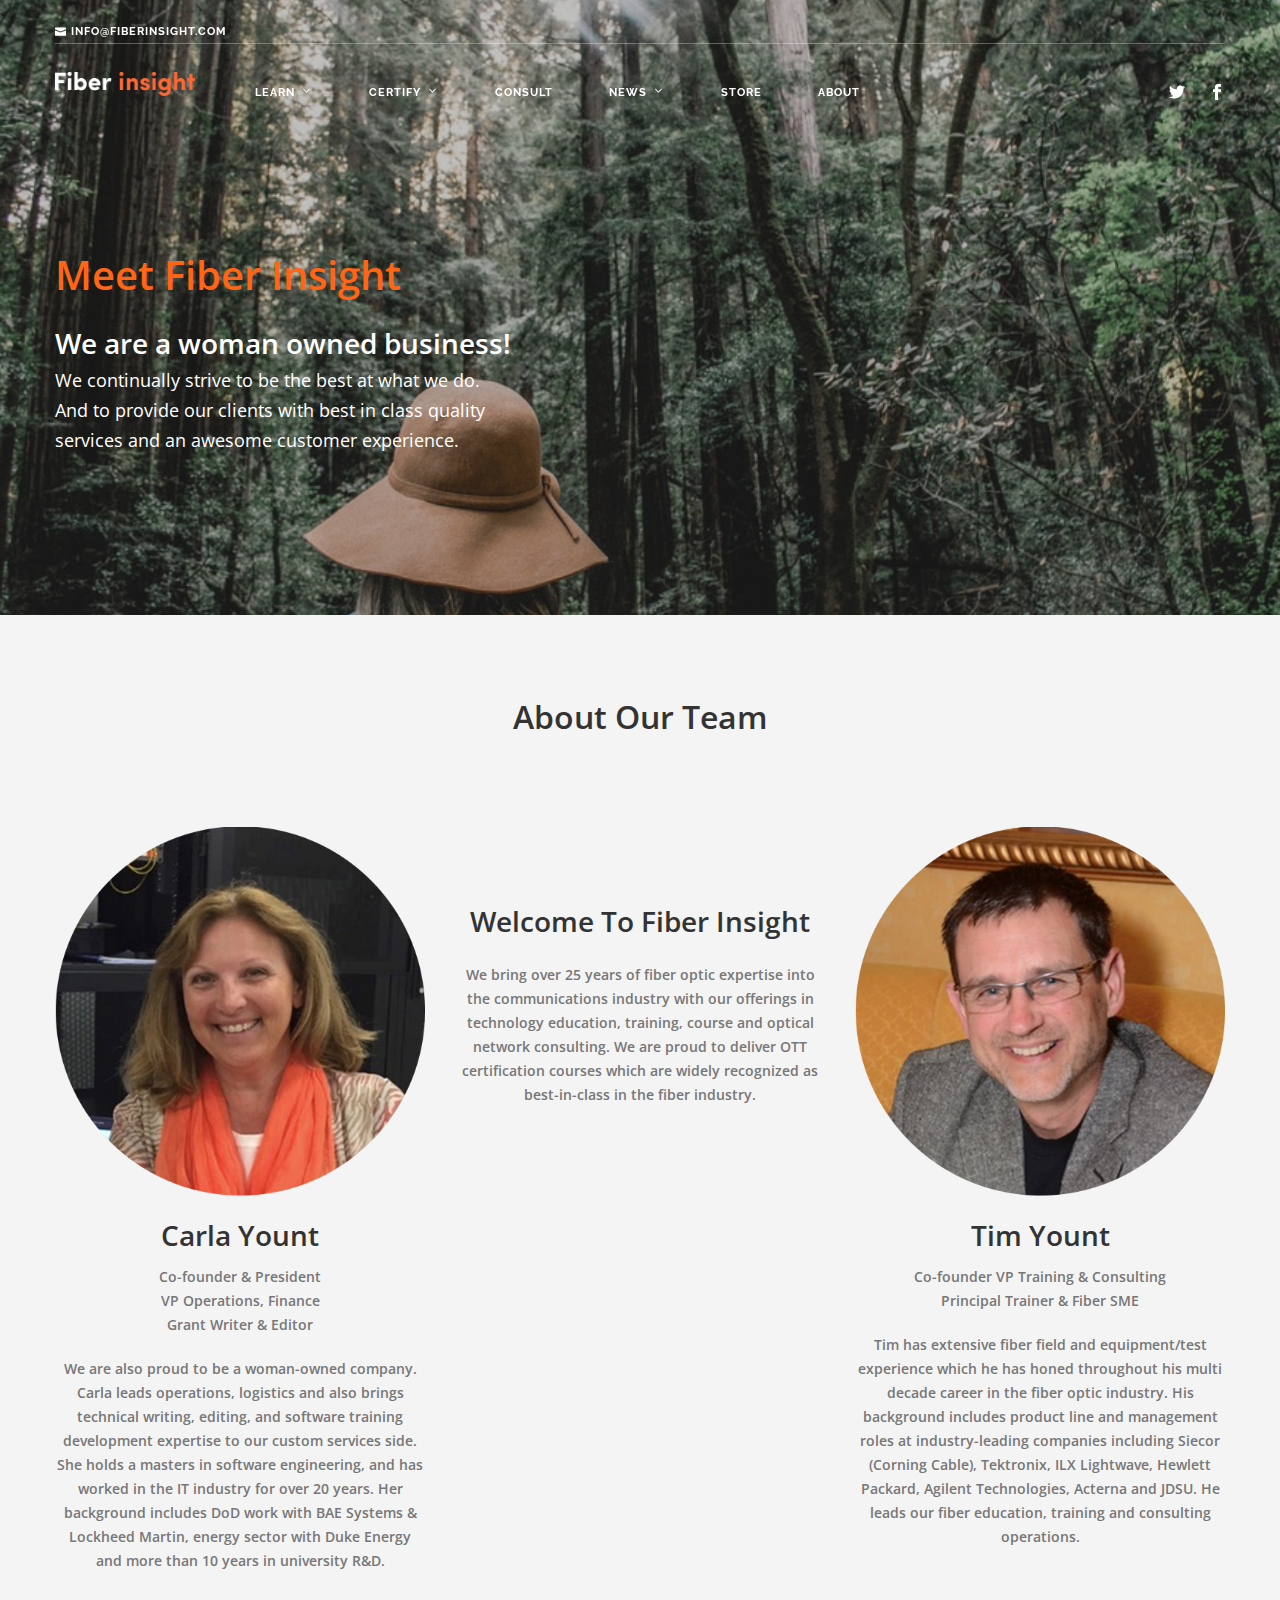
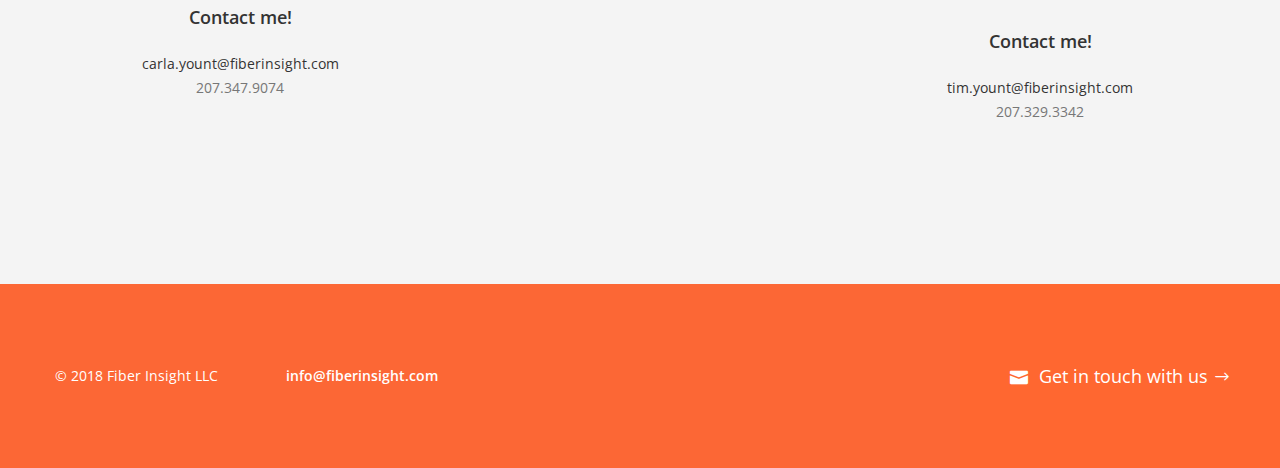
==== about-2.html @ 8dfe116f "Initial commit with entire website materials. Pruning will be needed next." ====
<!DOCTYPE html>
<!--[if lt IE 7]>      <html class="no-js lt-ie9 lt-ie8 lt-ie7"> <![endif]-->
<!--[if IE 7]>         <html class="no-js lt-ie9 lt-ie8"> <![endif]-->
<!--[if IE 8]>         <html class="no-js lt-ie9"> <![endif]-->
<!--[if gt IE 8]><!--> 
<html class="no-js"> <!--<![endif]-->
    <head>
        <meta charset="utf-8">
        <title>Fiber Insight</title>
        <meta name="description" content="">
        <meta name="viewport" content="width=device-width, initial-scale=1">
        <meta http-equiv="X-UA-Compatible" content="IE=edge">
        <link href="css/flexslider.min.css" rel="stylesheet" type="text/css" media="all"/>
        <link href="css/line-icons.min.css" rel="stylesheet" type="text/css" media="all"/>
        <link href="css/elegant-icons.min.css" rel="stylesheet" type="text/css" media="all"/>
        <link href="css/lightbox.min.css" rel="stylesheet" type="text/css" media="all"/>
        <link href="css/bootstrap.min.css" rel="stylesheet" type="text/css" media="all"/>
        <link href="css/theme.css" rel="stylesheet" type="text/css" media="all"/>
        <link href="css/custom.css" rel="stylesheet" type="text/css" media="all"/>
        
        <!--[if gte IE 9]>
        	<link rel="stylesheet" type="text/css" href="css/ie9.css" />
		<![endif]-->
        <link href='http://fonts.googleapis.com/css?family=Open+Sans:300italic,400italic,400,300,600,700%7CRaleway:700' rel='stylesheet' type='text/css'>
        <script src="js/modernizr-2.6.2-respond-1.1.0.min.js"></script>
    </head>
    <body>
				
		<div class="nav-container">
			<nav class="top-bar overlay-bar">
				<div class="container">
				
					<div class="row utility-menu">
						<div class="col-sm-12">
							<div class="utility-inner clearfix">
								
								<span class="alt-font"><i class="icon icon_mail"></i>     info@fiberinsight.com</span>
							
								<div class="pull-right">
								</div>
							</div>
						</div>
					</div><!--end of row-->
				
				
					<div class="row nav-menu">
						<div class="col-sm-3 col-md-2 columns">
							<a href="index.html">
								<img class="logo logo-light" alt="Logo" src="img/FiberLight@2x.png">
								<img class="logo logo-dark" alt="Logo" src="img/FiberDark@2x.png">
                            </a>
						</div>
					
						<div class="col-sm-9 col-md-10 columns">
							<ul class="menu">
                                <li></li>
								<li class="has-dropdown"><a href="learn.html">Learn</a>
									<ul class="subnav">
                                        <li><a href="customizedtraining.html">Customized Training</a></li>
										<li><a href="cona.html">CONA</a></li>
										<li><a href="cfce.html">CFCE</a></li>
									</ul>
								</li>
								
								<li class="has-dropdown"><a href="certify.html">Certify</a>
									<ul class="subnav">
										<li><a href="cona.html">CONA</a></li>
										<li><a href="cfce.html">CFCE</a></li>
                                        
									</ul>
                                    </li>
                                <li><a href="consult.html">Consult</a>
								</li>
                            <li class="has-dropdown"><a href="https://medium.com/fiber-insight-news">News</a>
									<ul class="subnav">
										<li><a href="https://medium.com/fiber-insight-blog">Blog</a></li>
										<li><a href="https://medium.com/fiber-insight-articles">Articles</a></li>
										
									</ul>
								</li>
                        <li><a href="#">Store</a>
								</li>
                            <li><a href="about-2.html">About</a>
								</li>
                            
							</ul>

							<ul class="social-icons text-right">
								<li>
									<a href="http://www.twitter.com/fiberinsight">
										<i class="icon social_twitter"></i>
									</a>
								</li>
							
								<li>
									<a href="#">
										<i class="icon social_facebook"></i>
									</a>
								</li>
							</ul>
						</div>
					</div><!--end of row-->
					
					<div class="mobile-toggle">
						<i class="icon icon_menu"></i>
					</div>
					
				</div><!--end of container-->
			</nav>
		</div>
        
        <!-- end of Nav Container!-->
		
		<div class="main-container">
			<header class="page-header">
				<div class="background-image-holder parallax-background">
					<img class="background-image" alt="Background Image" src="img/aboutbg.jpeg">
				</div>
				
				<div class="container">
					<div class="row">
						<div class="col-sm-12">
							<h1 class="text-white applemusicstyleboldtext" style="color: #FF6515">Meet Fiber Insight</h1>
                            <h2 class="text-white applemusicstyleboldtext">We are a woman owned business!</h2>
							<p class="text-white lead applemusicstyleboldtext">We continually strive to be the best at what we do. <br>And to provide our clients with best in class quality <br> services and an awesome customer experience.</p>
						</div>
					</div><!--end of row-->
				</div><!--end of container-->
			</header>
			
			
			
			<section class="team-1">
				<div class="container">
					<div class="row">
						<div class="col-md-8 col-md-offset-2 text-center">
							<h1 class="applemusicstyleboldtext">About Our Team</h1>
						</div>
					</div><!--end of row-->
					
					<div class="row space-bottom-large">
						<div class="col-sm-4">
                            <center>
							<div class="team-1-member">
								<img alt="Team Member" src="img/carlapic.png">
								<h2 class="applemusicstyleboldtext">Carla Yount</h2>
                                <p class="applemusicstyleboldtext">Co-founder & President <br> VP Operations, Finance <br> Grant Writer & Editor </p>
								<p class="space-top-small applemusicstyleboldtext">
									We are also proud to be a woman-owned company. Carla leads operations, logistics and also brings technical writing, editing, and software training development expertise to our custom services side. She holds a masters in software engineering, and has worked in the IT industry for over 20 years. Her background includes DoD work with BAE Systems & Lockheed Martin, energy sector with Duke Energy and more than 10 years in university R&D.
								</p>
                                <br>
                                <h4 class="applemusicstyleboldtext">Contact me!</h4>
                                <br>
                                <p><a href="mailto:carla.yount@fiberinsight.com">carla.yount@fiberinsight.com</a><br>207.347.9074</p>
							</div><!--end of team member--></center>
						</div>
                        
                        <div class="col-sm-4">
                            <center>
							<div class="team-1-member">
                                <br>
                                <br>
                                <br>
								<h2 class="applemusicstyleboldtext">Welcome To Fiber Insight</h2>
								<p class="space-top-small applemusicstyleboldtext">
									We bring over 25 years of fiber optic expertise into the communications industry with our offerings in technology education, training, course and optical network consulting. We are proud to deliver OTT certification courses which are widely recognized as best-in-class in the fiber industry. 
								</p>
							</div><!--end of team member--></center>
						</div>
                            
						
						<center><div class="col-sm-4">
							<div class="team-1-member">
								<img alt="Team Member" src="img/timpic.png">
								<h2 class="applemusicstyleboldtext">Tim Yount</h2>
                                <p class="applemusicstyleboldtext">Co-founder
VP Training & Consulting <br> Principal Trainer & Fiber SME</p>
								<p class="space-top-small applemusicstyleboldtext">
									Tim has extensive fiber field and equipment/test experience which he has honed throughout his multi decade career in the fiber optic industry. His background includes product line and management roles at industry-leading companies including Siecor (Corning Cable), Tektronix, ILX Lightwave, Hewlett Packard, Agilent Technologies, Acterna and JDSU. He leads our fiber education, training and consulting operations.</p>
                                <br>
                                <br>
                                <br>
                                <h4 class="applemusicstyleboldtext">Contact me!</h4>
                                <br>
                                <p><a href="mailto:tim.yount@fiberinsight.com">tim.yount@fiberinsight.com</a><br>207.329.3342</p>
							</div><!--end of team member-->
						</div></center>
                        
						
		
					</div><!--end of row-->
					
					<!--end of row-->
					
				</div><!--end of container-->
			</section>
			
			
		</div>
		<div class="footer-container">
			<footer class="bg-primary short-2" style="background-color: #FF6515">
				<div class="container">
					<div class="row">
						<div class="col-sm-12">
							<span class="text-white">© 2018 Fiber Insight LLC</span>
							<span class="text-white"><a href="mailto:info@fiberinsight.com">info@fiberinsight.com</a></span>
							
						</div>
					</div><!--end for row-->
				</div><!--end of container-->
				
				<div class="contact-action" style="background-color: #FF6730">
					<div class="align-vertical">
						<i class="icon text-white icon_mail"></i>
						<a href="mailto:info@fiberinsight.com" class="text-white"><span class="text-white">Get in touch with us <i class="icon arrow_right"></i></span></a>
					</div>
				</div>
			</footer>
		</div>
				
		<script src="js/jquery.min.js"></script>
        <script src="js/jquery.plugin.min.js"></script>
        <script src="js/bootstrap.min.js"></script>
        <script src="js/jquery.flexslider-min.js"></script>
        <script src="js/smooth-scroll.min.js"></script>
        <script src="js/skrollr.min.js"></script>
        <script src="js/spectragram.min.js"></script>
        <script src="js/scrollReveal.min.js"></script>
        <script src="js/isotope.min.js"></script>
        <script src="js/twitterFetcher_v10_min.js"></script>
        <script src="js/lightbox.min.js"></script>
        <script src="js/jquery.countdown.min.js"></script>
        <script src="js/scripts.js"></script>
    </body>
</html>
---- css/line-icons.min.css ----
@font-face{font-family:et-line;src:url(../fonts/et-line.eot);src:url(../fonts/et-line.eot?#iefix) format('embedded-opentype'),url(../fonts/et-line.woff) format('woff'),url(../fonts/et-line.ttf) format('truetype'),url(../fonts/et-line.svg#et-line) format('svg');font-weight:400;font-style:normal}[data-icon]:before{font-family:et-line;content:attr(data-icon);speak:none;font-weight:400;font-variant:normal;text-transform:none;line-height:1;-webkit-font-smoothing:antialiased;-moz-osx-font-smoothing:grayscale;display:inline-block}.icon-adjustments,.icon-alarmclock,.icon-anchor,.icon-aperture,.icon-attachment,.icon-bargraph,.icon-basket,.icon-beaker,.icon-bike,.icon-book-open,.icon-briefcase,.icon-browser,.icon-calendar,.icon-camera,.icon-caution,.icon-chat,.icon-circle-compass,.icon-clipboard,.icon-clock,.icon-cloud,.icon-compass,.icon-desktop,.icon-dial,.icon-document,.icon-documents,.icon-download,.icon-dribbble,.icon-edit,.icon-envelope,.icon-expand,.icon-facebook,.icon-flag,.icon-focus,.icon-gears,.icon-genius,.icon-gift,.icon-global,.icon-globe,.icon-googleplus,.icon-grid,.icon-happy,.icon-hazardous,.icon-heart,.icon-hotairballoon,.icon-hourglass,.icon-key,.icon-laptop,.icon-layers,.icon-lifesaver,.icon-lightbulb,.icon-linegraph,.icon-linkedin,.icon-lock,.icon-magnifying-glass,.icon-map,.icon-map-pin,.icon-megaphone,.icon-mic,.icon-mobile,.icon-newspaper,.icon-notebook,.icon-paintbrush,.icon-paperclip,.icon-pencil,.icon-phone,.icon-picture,.icon-pictures,.icon-piechart,.icon-presentation,.icon-pricetags,.icon-printer,.icon-profile-female,.icon-profile-male,.icon-puzzle,.icon-quote,.icon-recycle,.icon-refresh,.icon-ribbon,.icon-rss,.icon-sad,.icon-scissors,.icon-scope,.icon-search,.icon-shield,.icon-speedometer,.icon-strategy,.icon-streetsign,.icon-tablet,.icon-target,.icon-telescope,.icon-toolbox,.icon-tools,.icon-tools-2,.icon-trophy,.icon-tumblr,.icon-twitter,.icon-upload,.icon-video,.icon-wallet,.icon-wine{font-family:et-line;speak:none;font-style:normal;font-weight:400;font-variant:normal;text-transform:none;line-height:1;-webkit-font-smoothing:antialiased;-moz-osx-font-smoothing:grayscale;display:inline-block}.icon-mobile:before{content:"\e000"}.icon-laptop:before{content:"\e001"}.icon-desktop:before{content:"\e002"}.icon-tablet:before{content:"\e003"}.icon-phone:before{content:"\e004"}.icon-document:before{content:"\e005"}.icon-documents:before{content:"\e006"}.icon-search:before{content:"\e007"}.icon-clipboard:before{content:"\e008"}.icon-newspaper:before{content:"\e009"}.icon-notebook:before{content:"\e00a"}.icon-book-open:before{content:"\e00b"}.icon-browser:before{content:"\e00c"}.icon-calendar:before{content:"\e00d"}.icon-presentation:before{content:"\e00e"}.icon-picture:before{content:"\e00f"}.icon-pictures:before{content:"\e010"}.icon-video:before{content:"\e011"}.icon-camera:before{content:"\e012"}.icon-printer:before{content:"\e013"}.icon-toolbox:before{content:"\e014"}.icon-briefcase:before{content:"\e015"}.icon-wallet:before{content:"\e016"}.icon-gift:before{content:"\e017"}.icon-bargraph:before{content:"\e018"}.icon-grid:before{content:"\e019"}.icon-expand:before{content:"\e01a"}.icon-focus:before{content:"\e01b"}.icon-edit:before{content:"\e01c"}.icon-adjustments:before{content:"\e01d"}.icon-ribbon:before{content:"\e01e"}.icon-hourglass:before{content:"\e01f"}.icon-lock:before{content:"\e020"}.icon-megaphone:before{content:"\e021"}.icon-shield:before{content:"\e022"}.icon-trophy:before{content:"\e023"}.icon-flag:before{content:"\e024"}.icon-map:before{content:"\e025"}.icon-puzzle:before{content:"\e026"}.icon-basket:before{content:"\e027"}.icon-envelope:before{content:"\e028"}.icon-streetsign:before{content:"\e029"}.icon-telescope:before{content:"\e02a"}.icon-gears:before{content:"\e02b"}.icon-key:before{content:"\e02c"}.icon-paperclip:before{content:"\e02d"}.icon-attachment:before{content:"\e02e"}.icon-pricetags:before{content:"\e02f"}.icon-lightbulb:before{content:"\e030"}.icon-layers:before{content:"\e031"}.icon-pencil:before{content:"\e032"}.icon-tools:before{content:"\e033"}.icon-tools-2:before{content:"\e034"}.icon-scissors:before{content:"\e035"}.icon-paintbrush:before{content:"\e036"}.icon-magnifying-glass:before{content:"\e037"}.icon-circle-compass:before{content:"\e038"}.icon-linegraph:before{content:"\e039"}.icon-mic:before{content:"\e03a"}.icon-strategy:before{content:"\e03b"}.icon-beaker:before{content:"\e03c"}.icon-caution:before{content:"\e03d"}.icon-recycle:before{content:"\e03e"}.icon-anchor:before{content:"\e03f"}.icon-profile-male:before{content:"\e040"}.icon-profile-female:before{content:"\e041"}.icon-bike:before{content:"\e042"}.icon-wine:before{content:"\e043"}.icon-hotairballoon:before{content:"\e044"}.icon-globe:before{content:"\e045"}.icon-genius:before{content:"\e046"}.icon-map-pin:before{content:"\e047"}.icon-dial:before{content:"\e048"}.icon-chat:before{content:"\e049"}.icon-heart:before{content:"\e04a"}.icon-cloud:before{content:"\e04b"}.icon-upload:before{content:"\e04c"}.icon-download:before{content:"\e04d"}.icon-target:before{content:"\e04e"}.icon-hazardous:before{content:"\e04f"}.icon-piechart:before{content:"\e050"}.icon-speedometer:before{content:"\e051"}.icon-global:before{content:"\e052"}.icon-compass:before{content:"\e053"}.icon-lifesaver:before{content:"\e054"}.icon-clock:before{content:"\e055"}.icon-aperture:before{content:"\e056"}.icon-quote:before{content:"\e057"}.icon-scope:before{content:"\e058"}.icon-alarmclock:before{content:"\e059"}.icon-refresh:before{content:"\e05a"}.icon-happy:before{content:"\e05b"}.icon-sad:before{content:"\e05c"}.icon-facebook:before{content:"\e05d"}.icon-twitter:before{content:"\e05e"}.icon-googleplus:before{content:"\e05f"}.icon-rss:before{content:"\e060"}.icon-tumblr:before{content:"\e061"}.icon-linkedin:before{content:"\e062"}.icon-dribbble:before{content:"\e063"}
---- css/elegant-icons.min.css ----
@font-face{font-family:ElegantIcons;src:url(../fonts/ElegantIcons.eot);src:url(../fonts/ElegantIcons.eot?#iefix) format('embedded-opentype'),url(../fonts/ElegantIcons.woff) format('woff'),url(../fonts/ElegantIcons.ttf) format('truetype'),url(../fonts/ElegantIcons.svg#ElegantIcons) format('svg');font-weight:400;font-style:normal}[data-icon]:before{font-family:ElegantIcons;content:attr(data-icon);speak:none;font-weight:400;font-variant:normal;text-transform:none;line-height:1;-webkit-font-smoothing:antialiased;-moz-osx-font-smoothing:grayscale}.arrow-up-down,.arrow_back,.arrow_carrot-2down,.arrow_carrot-2down_alt2,.arrow_carrot-2dwnn_alt,.arrow_carrot-2left,.arrow_carrot-2left_alt,.arrow_carrot-2left_alt2,.arrow_carrot-2right,.arrow_carrot-2right_alt,.arrow_carrot-2right_alt2,.arrow_carrot-2up,.arrow_carrot-2up_alt,.arrow_carrot-2up_alt2,.arrow_carrot-down,.arrow_carrot-down_alt,.arrow_carrot-down_alt2,.arrow_carrot-left,.arrow_carrot-left_alt,.arrow_carrot-left_alt2,.arrow_carrot-right,.arrow_carrot-right_alt,.arrow_carrot-right_alt2,.arrow_carrot-up,.arrow_carrot-up_alt2,.arrow_carrot_up_alt,.arrow_condense,.arrow_condense_alt,.arrow_down,.arrow_down_alt,.arrow_expand,.arrow_expand_alt,.arrow_expand_alt2,.arrow_expand_alt3,.arrow_left,.arrow_left-down,.arrow_left-down_alt,.arrow_left-right,.arrow_left-right_alt,.arrow_left-up,.arrow_left-up_alt,.arrow_left_alt,.arrow_move,.arrow_right,.arrow_right-down,.arrow_right-down_alt,.arrow_right-up,.arrow_right-up_alt,.arrow_right_alt,.arrow_triangle-down,.arrow_triangle-down_alt,.arrow_triangle-down_alt2,.arrow_triangle-left,.arrow_triangle-left_alt,.arrow_triangle-left_alt2,.arrow_triangle-right,.arrow_triangle-right_alt,.arrow_triangle-right_alt2,.arrow_triangle-up,.arrow_triangle-up_alt,.arrow_triangle-up_alt2,.arrow_up,.arrow_up-down_alt,.arrow_up_alt,.icon_adjust-horiz,.icon_adjust-vert,.icon_archive,.icon_archive_alt,.icon_bag,.icon_bag_alt,.icon_balance,.icon_blocked,.icon_book,.icon_book_alt,.icon_box-checked,.icon_box-empty,.icon_box-selected,.icon_briefcase,.icon_briefcase_alt,.icon_building,.icon_building_alt,.icon_calculator_alt,.icon_calendar,.icon_calulator,.icon_camera,.icon_camera_alt,.icon_cart,.icon_cart_alt,.icon_chat,.icon_chat_alt,.icon_check,.icon_check_alt,.icon_check_alt2,.icon_circle-empty,.icon_circle-slelected,.icon_clipboard,.icon_clock,.icon_clock_alt,.icon_close,.icon_close_alt,.icon_close_alt2,.icon_cloud,.icon_cloud-download,.icon_cloud-download_alt,.icon_cloud-upload,.icon_cloud-upload_alt,.icon_cloud_alt,.icon_cog,.icon_cogs,.icon_comment,.icon_comment_alt,.icon_compass,.icon_compass_alt,.icon_cone,.icon_cone_alt,.icon_contacts,.icon_contacts_alt,.icon_creditcard,.icon_currency,.icon_currency_alt,.icon_cursor,.icon_cursor_alt,.icon_datareport,.icon_datareport_alt,.icon_desktop,.icon_dislike,.icon_dislike_alt,.icon_document,.icon_document_alt,.icon_documents,.icon_documents_alt,.icon_download,.icon_drawer,.icon_drawer_alt,.icon_drive,.icon_drive_alt,.icon_easel,.icon_easel_alt,.icon_error-circle,.icon_error-circle_alt,.icon_error-oct,.icon_error-oct_alt,.icon_error-triangle,.icon_error-triangle_alt,.icon_film,.icon_floppy,.icon_floppy_alt,.icon_flowchart,.icon_flowchart_alt,.icon_folder,.icon_folder-add,.icon_folder-add_alt,.icon_folder-alt,.icon_folder-open,.icon_folder-open_alt,.icon_folder_download,.icon_folder_upload,.icon_genius,.icon_gift,.icon_gift_alt,.icon_globe,.icon_globe-2,.icon_globe_alt,.icon_grid-2x2,.icon_grid-3x3,.icon_group,.icon_headphones,.icon_heart,.icon_heart_alt,.icon_hourglass,.icon_house,.icon_house_alt,.icon_id,.icon_id-2,.icon_id-2_alt,.icon_id_alt,.icon_image,.icon_images,.icon_info,.icon_info_alt,.icon_key,.icon_key_alt,.icon_laptop,.icon_lifesaver,.icon_lightbulb,.icon_lightbulb_alt,.icon_like,.icon_like_alt,.icon_link,.icon_link_alt,.icon_loading,.icon_lock,.icon_lock-open,.icon_lock-open_alt,.icon_lock_alt,.icon_mail,.icon_mail_alt,.icon_map,.icon_map_alt,.icon_menu,.icon_menu-circle_alt,.icon_menu-circle_alt2,.icon_menu-square_alt,.icon_menu-square_alt2,.icon_mic,.icon_mic_alt,.icon_minus-06,.icon_minus-box,.icon_minus_alt,.icon_minus_alt2,.icon_mobile,.icon_mug,.icon_mug_alt,.icon_music,.icon_ol,.icon_paperclip,.icon_pause,.icon_pause_alt,.icon_pause_alt2,.icon_pencil,.icon_pencil-edit,.icon_pencil-edit_alt,.icon_pencil_alt,.icon_pens,.icon_pens_alt,.icon_percent,.icon_percent_alt,.icon_phone,.icon_piechart,.icon_pin,.icon_pin_alt,.icon_plus,.icon_plus-box,.icon_plus_alt,.icon_plus_alt2,.icon_printer,.icon_printer-alt,.icon_profile,.icon_pushpin,.icon_pushpin_alt,.icon_puzzle,.icon_puzzle_alt,.icon_question,.icon_question_alt,.icon_question_alt2,.icon_quotations,.icon_quotations_alt,.icon_quotations_alt2,.icon_refresh,.icon_ribbon,.icon_ribbon_alt,.icon_rook,.icon_search,.icon_search-2,.icon_search_alt,.icon_shield,.icon_shield_alt,.icon_star,.icon_star-half,.icon_star-half_alt,.icon_star_alt,.icon_stop,.icon_stop_alt,.icon_stop_alt2,.icon_table,.icon_tablet,.icon_tag,.icon_tag_alt,.icon_tags,.icon_tags_alt,.icon_target,.icon_tool,.icon_toolbox,.icon_toolbox_alt,.icon_tools,.icon_trash,.icon_trash_alt,.icon_ul,.icon_upload,.icon_vol-mute,.icon_vol-mute_alt,.icon_volume-high,.icon_volume-high_alt,.icon_volume-low,.icon_volume-low_alt,.icon_wallet,.icon_wallet_alt,.icon_zoom-in,.icon_zoom-in_alt,.icon_zoom-out,.icon_zoom-out_alt,.social_blogger,.social_blogger_circle,.social_blogger_square,.social_delicious,.social_delicious_circle,.social_delicious_square,.social_deviantart,.social_deviantart_circle,.social_deviantart_square,.social_dribbble,.social_dribbble_circle,.social_dribbble_square,.social_facebook,.social_facebook_circle,.social_facebook_square,.social_flickr,.social_flickr_circle,.social_flickr_square,.social_googledrive,.social_googledrive_alt2,.social_googledrive_square,.social_googleplus,.social_googleplus_circle,.social_googleplus_square,.social_instagram,.social_instagram_circle,.social_instagram_square,.social_linkedin,.social_linkedin_circle,.social_linkedin_square,.social_myspace,.social_myspace_circle,.social_myspace_square,.social_picassa,.social_picassa_circle,.social_picassa_square,.social_pinterest,.social_pinterest_circle,.social_pinterest_square,.social_rss,.social_rss_circle,.social_rss_square,.social_share,.social_share_circle,.social_share_square,.social_skype,.social_skype_circle,.social_skype_square,.social_spotify,.social_spotify_circle,.social_spotify_square,.social_stumbleupon_circle,.social_stumbleupon_square,.social_tumbleupon,.social_tumblr,.social_tumblr_circle,.social_tumblr_square,.social_twitter,.social_twitter_circle,.social_twitter_square,.social_vimeo,.social_vimeo_circle,.social_vimeo_square,.social_wordpress,.social_wordpress_circle,.social_wordpress_square,.social_youtube,.social_youtube_circle,.social_youtube_square{font-family:ElegantIcons;speak:none;font-style:normal;font-weight:400;font-variant:normal;text-transform:none;line-height:1;-webkit-font-smoothing:antialiased}.arrow_up:before{content:"\21"}.arrow_down:before{content:"\22"}.arrow_left:before{content:"\23"}.arrow_right:before{content:"\24"}.arrow_left-up:before{content:"\25"}.arrow_right-up:before{content:"\26"}.arrow_right-down:before{content:"\27"}.arrow_left-down:before{content:"\28"}.arrow-up-down:before{content:"\29"}.arrow_up-down_alt:before{content:"\2a"}.arrow_left-right_alt:before{content:"\2b"}.arrow_left-right:before{content:"\2c"}.arrow_expand_alt2:before{content:"\2d"}.arrow_expand_alt:before{content:"\2e"}.arrow_condense:before{content:"\2f"}.arrow_expand:before{content:"\30"}.arrow_move:before{content:"\31"}.arrow_carrot-up:before{content:"\32"}.arrow_carrot-down:before{content:"\33"}.arrow_carrot-left:before{content:"\34"}.arrow_carrot-right:before{content:"\35"}.arrow_carrot-2up:before{content:"\36"}.arrow_carrot-2down:before{content:"\37"}.arrow_carrot-2left:before{content:"\38"}.arrow_carrot-2right:before{content:"\39"}.arrow_carrot-up_alt2:before{content:"\3a"}.arrow_carrot-down_alt2:before{content:"\3b"}.arrow_carrot-left_alt2:before{content:"\3c"}.arrow_carrot-right_alt2:before{content:"\3d"}.arrow_carrot-2up_alt2:before{content:"\3e"}.arrow_carrot-2down_alt2:before{content:"\3f"}.arrow_carrot-2left_alt2:before{content:"\40"}.arrow_carrot-2right_alt2:before{content:"\41"}.arrow_triangle-up:before{content:"\42"}.arrow_triangle-down:before{content:"\43"}.arrow_triangle-left:before{content:"\44"}.arrow_triangle-right:before{content:"\45"}.arrow_triangle-up_alt2:before{content:"\46"}.arrow_triangle-down_alt2:before{content:"\47"}.arrow_triangle-left_alt2:before{content:"\48"}.arrow_triangle-right_alt2:before{content:"\49"}.arrow_back:before{content:"\4a"}.icon_minus-06:before{content:"\4b"}.icon_plus:before{content:"\4c"}.icon_close:before{content:"\4d"}.icon_check:before{content:"\4e"}.icon_minus_alt2:before{content:"\4f"}.icon_plus_alt2:before{content:"\50"}.icon_close_alt2:before{content:"\51"}.icon_check_alt2:before{content:"\52"}.icon_zoom-out_alt:before{content:"\53"}.icon_zoom-in_alt:before{content:"\54"}.icon_search:before{content:"\55"}.icon_box-empty:before{content:"\56"}.icon_box-selected:before{content:"\57"}.icon_minus-box:before{content:"\58"}.icon_plus-box:before{content:"\59"}.icon_box-checked:before{content:"\5a"}.icon_circle-empty:before{content:"\5b"}.icon_circle-slelected:before{content:"\5c"}.icon_stop_alt2:before{content:"\5d"}.icon_stop:before{content:"\5e"}.icon_pause_alt2:before{content:"\5f"}.icon_pause:before{content:"\60"}.icon_menu:before{content:"\61"}.icon_menu-square_alt2:before{content:"\62"}.icon_menu-circle_alt2:before{content:"\63"}.icon_ul:before{content:"\64"}.icon_ol:before{content:"\65"}.icon_adjust-horiz:before{content:"\66"}.icon_adjust-vert:before{content:"\67"}.icon_document_alt:before{content:"\68"}.icon_documents_alt:before{content:"\69"}.icon_pencil:before{content:"\6a"}.icon_pencil-edit_alt:before{content:"\6b"}.icon_pencil-edit:before{content:"\6c"}.icon_folder-alt:before{content:"\6d"}.icon_folder-open_alt:before{content:"\6e"}.icon_folder-add_alt:before{content:"\6f"}.icon_info_alt:before{content:"\70"}.icon_error-oct_alt:before{content:"\71"}.icon_error-circle_alt:before{content:"\72"}.icon_error-triangle_alt:before{content:"\73"}.icon_question_alt2:before{content:"\74"}.icon_question:before{content:"\75"}.icon_comment_alt:before{content:"\76"}.icon_chat_alt:before{content:"\77"}.icon_vol-mute_alt:before{content:"\78"}.icon_volume-low_alt:before{content:"\79"}.icon_volume-high_alt:before{content:"\7a"}.icon_quotations:before{content:"\7b"}.icon_quotations_alt2:before{content:"\7c"}.icon_clock_alt:before{content:"\7d"}.icon_lock_alt:before{content:"\7e"}.icon_lock-open_alt:before{content:"\e000"}.icon_key_alt:before{content:"\e001"}.icon_cloud_alt:before{content:"\e002"}.icon_cloud-upload_alt:before{content:"\e003"}.icon_cloud-download_alt:before{content:"\e004"}.icon_image:before{content:"\e005"}.icon_images:before{content:"\e006"}.icon_lightbulb_alt:before{content:"\e007"}.icon_gift_alt:before{content:"\e008"}.icon_house_alt:before{content:"\e009"}.icon_genius:before{content:"\e00a"}.icon_mobile:before{content:"\e00b"}.icon_tablet:before{content:"\e00c"}.icon_laptop:before{content:"\e00d"}.icon_desktop:before{content:"\e00e"}.icon_camera_alt:before{content:"\e00f"}.icon_mail_alt:before{content:"\e010"}.icon_cone_alt:before{content:"\e011"}.icon_ribbon_alt:before{content:"\e012"}.icon_bag_alt:before{content:"\e013"}.icon_creditcard:before{content:"\e014"}.icon_cart_alt:before{content:"\e015"}.icon_paperclip:before{content:"\e016"}.icon_tag_alt:before{content:"\e017"}.icon_tags_alt:before{content:"\e018"}.icon_trash_alt:before{content:"\e019"}.icon_cursor_alt:before{content:"\e01a"}.icon_mic_alt:before{content:"\e01b"}.icon_compass_alt:before{content:"\e01c"}.icon_pin_alt:before{content:"\e01d"}.icon_pushpin_alt:before{content:"\e01e"}.icon_map_alt:before{content:"\e01f"}.icon_drawer_alt:before{content:"\e020"}.icon_toolbox_alt:before{content:"\e021"}.icon_book_alt:before{content:"\e022"}.icon_calendar:before{content:"\e023"}.icon_film:before{content:"\e024"}.icon_table:before{content:"\e025"}.icon_contacts_alt:before{content:"\e026"}.icon_headphones:before{content:"\e027"}.icon_lifesaver:before{content:"\e028"}.icon_piechart:before{content:"\e029"}.icon_refresh:before{content:"\e02a"}.icon_link_alt:before{content:"\e02b"}.icon_link:before{content:"\e02c"}.icon_loading:before{content:"\e02d"}.icon_blocked:before{content:"\e02e"}.icon_archive_alt:before{content:"\e02f"}.icon_heart_alt:before{content:"\e030"}.icon_star_alt:before{content:"\e031"}.icon_star-half_alt:before{content:"\e032"}.icon_star:before{content:"\e033"}.icon_star-half:before{content:"\e034"}.icon_tools:before{content:"\e035"}.icon_tool:before{content:"\e036"}.icon_cog:before{content:"\e037"}.icon_cogs:before{content:"\e038"}.arrow_up_alt:before{content:"\e039"}.arrow_down_alt:before{content:"\e03a"}.arrow_left_alt:before{content:"\e03b"}.arrow_right_alt:before{content:"\e03c"}.arrow_left-up_alt:before{content:"\e03d"}.arrow_right-up_alt:before{content:"\e03e"}.arrow_right-down_alt:before{content:"\e03f"}.arrow_left-down_alt:before{content:"\e040"}.arrow_condense_alt:before{content:"\e041"}.arrow_expand_alt3:before{content:"\e042"}.arrow_carrot_up_alt:before{content:"\e043"}.arrow_carrot-down_alt:before{content:"\e044"}.arrow_carrot-left_alt:before{content:"\e045"}.arrow_carrot-right_alt:before{content:"\e046"}.arrow_carrot-2up_alt:before{content:"\e047"}.arrow_carrot-2dwnn_alt:before{content:"\e048"}.arrow_carrot-2left_alt:before{content:"\e049"}.arrow_carrot-2right_alt:before{content:"\e04a"}.arrow_triangle-up_alt:before{content:"\e04b"}.arrow_triangle-down_alt:before{content:"\e04c"}.arrow_triangle-left_alt:before{content:"\e04d"}.arrow_triangle-right_alt:before{content:"\e04e"}.icon_minus_alt:before{content:"\e04f"}.icon_plus_alt:before{content:"\e050"}.icon_close_alt:before{content:"\e051"}.icon_check_alt:before{content:"\e052"}.icon_zoom-out:before{content:"\e053"}.icon_zoom-in:before{content:"\e054"}.icon_stop_alt:before{content:"\e055"}.icon_menu-square_alt:before{content:"\e056"}.icon_menu-circle_alt:before{content:"\e057"}.icon_document:before{content:"\e058"}.icon_documents:before{content:"\e059"}.icon_pencil_alt:before{content:"\e05a"}.icon_folder:before{content:"\e05b"}.icon_folder-open:before{content:"\e05c"}.icon_folder-add:before{content:"\e05d"}.icon_folder_upload:before{content:"\e05e"}.icon_folder_download:before{content:"\e05f"}.icon_info:before{content:"\e060"}.icon_error-circle:before{content:"\e061"}.icon_error-oct:before{content:"\e062"}.icon_error-triangle:before{content:"\e063"}.icon_question_alt:before{content:"\e064"}.icon_comment:before{content:"\e065"}.icon_chat:before{content:"\e066"}.icon_vol-mute:before{content:"\e067"}.icon_volume-low:before{content:"\e068"}.icon_volume-high:before{content:"\e069"}.icon_quotations_alt:before{content:"\e06a"}.icon_clock:before{content:"\e06b"}.icon_lock:before{content:"\e06c"}.icon_lock-open:before{content:"\e06d"}.icon_key:before{content:"\e06e"}.icon_cloud:before{content:"\e06f"}.icon_cloud-upload:before{content:"\e070"}.icon_cloud-download:before{content:"\e071"}.icon_lightbulb:before{content:"\e072"}.icon_gift:before{content:"\e073"}.icon_house:before{content:"\e074"}.icon_camera:before{content:"\e075"}.icon_mail:before{content:"\e076"}.icon_cone:before{content:"\e077"}.icon_ribbon:before{content:"\e078"}.icon_bag:before{content:"\e079"}.icon_cart:before{content:"\e07a"}.icon_tag:before{content:"\e07b"}.icon_tags:before{content:"\e07c"}.icon_trash:before{content:"\e07d"}.icon_cursor:before{content:"\e07e"}.icon_mic:before{content:"\e07f"}.icon_compass:before{content:"\e080"}.icon_pin:before{content:"\e081"}.icon_pushpin:before{content:"\e082"}.icon_map:before{content:"\e083"}.icon_drawer:before{content:"\e084"}.icon_toolbox:before{content:"\e085"}.icon_book:before{content:"\e086"}.icon_contacts:before{content:"\e087"}.icon_archive:before{content:"\e088"}.icon_heart:before{content:"\e089"}.icon_profile:before{content:"\e08a"}.icon_group:before{content:"\e08b"}.icon_grid-2x2:before{content:"\e08c"}.icon_grid-3x3:before{content:"\e08d"}.icon_music:before{content:"\e08e"}.icon_pause_alt:before{content:"\e08f"}.icon_phone:before{content:"\e090"}.icon_upload:before{content:"\e091"}.icon_download:before{content:"\e092"}.social_facebook:before{content:"\e093"}.social_twitter:before{content:"\e094"}.social_pinterest:before{content:"\e095"}.social_googleplus:before{content:"\e096"}.social_tumblr:before{content:"\e097"}.social_tumbleupon:before{content:"\e098"}.social_wordpress:before{content:"\e099"}.social_instagram:before{content:"\e09a"}.social_dribbble:before{content:"\e09b"}.social_vimeo:before{content:"\e09c"}.social_linkedin:before{content:"\e09d"}.social_rss:before{content:"\e09e"}.social_deviantart:before{content:"\e09f"}.social_share:before{content:"\e0a0"}.social_myspace:before{content:"\e0a1"}.social_skype:before{content:"\e0a2"}.social_youtube:before{content:"\e0a3"}.social_picassa:before{content:"\e0a4"}.social_googledrive:before{content:"\e0a5"}.social_flickr:before{content:"\e0a6"}.social_blogger:before{content:"\e0a7"}.social_spotify:before{content:"\e0a8"}.social_delicious:before{content:"\e0a9"}.social_facebook_circle:before{content:"\e0aa"}.social_twitter_circle:before{content:"\e0ab"}.social_pinterest_circle:before{content:"\e0ac"}.social_googleplus_circle:before{content:"\e0ad"}.social_tumblr_circle:before{content:"\e0ae"}.social_stumbleupon_circle:before{content:"\e0af"}.social_wordpress_circle:before{content:"\e0b0"}.social_instagram_circle:before{content:"\e0b1"}.social_dribbble_circle:before{content:"\e0b2"}.social_vimeo_circle:before{content:"\e0b3"}.social_linkedin_circle:before{content:"\e0b4"}.social_rss_circle:before{content:"\e0b5"}.social_deviantart_circle:before{content:"\e0b6"}.social_share_circle:before{content:"\e0b7"}.social_myspace_circle:before{content:"\e0b8"}.social_skype_circle:before{content:"\e0b9"}.social_youtube_circle:before{content:"\e0ba"}.social_picassa_circle:before{content:"\e0bb"}.social_googledrive_alt2:before{content:"\e0bc"}.social_flickr_circle:before{content:"\e0bd"}.social_blogger_circle:before{content:"\e0be"}.social_spotify_circle:before{content:"\e0bf"}.social_delicious_circle:before{content:"\e0c0"}.social_facebook_square:before{content:"\e0c1"}.social_twitter_square:before{content:"\e0c2"}.social_pinterest_square:before{content:"\e0c3"}.social_googleplus_square:before{content:"\e0c4"}.social_tumblr_square:before{content:"\e0c5"}.social_stumbleupon_square:before{content:"\e0c6"}.social_wordpress_square:before{content:"\e0c7"}.social_instagram_square:before{content:"\e0c8"}.social_dribbble_square:before{content:"\e0c9"}.social_vimeo_square:before{content:"\e0ca"}.social_linkedin_square:before{content:"\e0cb"}.social_rss_square:before{content:"\e0cc"}.social_deviantart_square:before{content:"\e0cd"}.social_share_square:before{content:"\e0ce"}.social_myspace_square:before{content:"\e0cf"}.social_skype_square:before{content:"\e0d0"}.social_youtube_square:before{content:"\e0d1"}.social_picassa_square:before{content:"\e0d2"}.social_googledrive_square:before{content:"\e0d3"}.social_flickr_square:before{content:"\e0d4"}.social_blogger_square:before{content:"\e0d5"}.social_spotify_square:before{content:"\e0d6"}.social_delicious_square:before{content:"\e0d7"}.icon_printer:before{content:"\e103"}.icon_calulator:before{content:"\e0ee"}.icon_building:before{content:"\e0ef"}.icon_floppy:before{content:"\e0e8"}.icon_drive:before{content:"\e0ea"}.icon_search-2:before{content:"\e101"}.icon_id:before{content:"\e107"}.icon_id-2:before{content:"\e108"}.icon_puzzle:before{content:"\e102"}.icon_like:before{content:"\e106"}.icon_dislike:before{content:"\e0eb"}.icon_mug:before{content:"\e105"}.icon_currency:before{content:"\e0ed"}.icon_wallet:before{content:"\e100"}.icon_pens:before{content:"\e104"}.icon_easel:before{content:"\e0e9"}.icon_flowchart:before{content:"\e109"}.icon_datareport:before{content:"\e0ec"}.icon_briefcase:before{content:"\e0fe"}.icon_shield:before{content:"\e0f6"}.icon_percent:before{content:"\e0fb"}.icon_globe:before{content:"\e0e2"}.icon_globe-2:before{content:"\e0e3"}.icon_target:before{content:"\e0f5"}.icon_hourglass:before{content:"\e0e1"}.icon_balance:before{content:"\e0ff"}.icon_rook:before{content:"\e0f8"}.icon_printer-alt:before{content:"\e0fa"}.icon_calculator_alt:before{content:"\e0e7"}.icon_building_alt:before{content:"\e0fd"}.icon_floppy_alt:before{content:"\e0e4"}.icon_drive_alt:before{content:"\e0e5"}.icon_search_alt:before{content:"\e0f7"}.icon_id_alt:before{content:"\e0e0"}.icon_id-2_alt:before{content:"\e0fc"}.icon_puzzle_alt:before{content:"\e0f9"}.icon_like_alt:before{content:"\e0dd"}.icon_dislike_alt:before{content:"\e0f1"}.icon_mug_alt:before{content:"\e0dc"}.icon_currency_alt:before{content:"\e0f3"}.icon_wallet_alt:before{content:"\e0d8"}.icon_pens_alt:before{content:"\e0db"}.icon_easel_alt:before{content:"\e0f0"}.icon_flowchart_alt:before{content:"\e0df"}.icon_datareport_alt:before{content:"\e0f2"}.icon_briefcase_alt:before{content:"\e0f4"}.icon_shield_alt:before{content:"\e0d9"}.icon_percent_alt:before{content:"\e0da"}.icon_globe_alt:before{content:"\e0de"}.icon_clipboard:before{content:"\e0e6"}.glyph{float:left;text-align:center;padding:.75em;margin:.4em 1.5em .75em 0;width:6em;text-shadow:none}.glyph_big{font-size:128px;color:#59c5dc;float:left;margin-right:20px}.glyph div{padding-bottom:10px}.glyph input{font-family:consolas,monospace;font-size:12px;width:100%;text-align:center;border:0;box-shadow:0 0 0 1px #ccc;padding:.2em;-moz-border-radius:5px;-webkit-border-radius:5px}.centered{margin-left:auto;margin-right:auto}.glyph .fs1{font-size:2em}
---- css/theme.css ----
.bg-primary {
  background-color: #FC6735 !important;
}
.bg-secondary-1 {
  background-color: #2c3e50 !important;
}
.bg-secondary-2 {
  background-color: #3498db !important;
}
.bg-white {
  background-color: #fff !important;
}
.bg-dribbble {
  background-color: #ea4c89;
}
.bg-twitter {
  background-color: #00a0d1;
}
.bg-facebook {
  background-color: #3b5998;
}
.bg-googleplus {
  background-color: #c63d2d;
}
.bg-tumblr {
  background-color: #34526f;
}
.text-dribbble {
  color: #ea4c89;
}
.text-twitter {
  color: #00a0d1;
}
.text-facebook {
  color: #3b5998;
}
.text-googleplus {
  color: #c63d2d;
}
.text-tumblr {
  color: #34526f;
}
.text-white {
  color: #fff;
}
.text-primary {
  color: #FC6735;
}
.standard-radius {
  border-radius: 25px;
}
.transition-500 {
  -webkit-transition: all .5s ease;
  -moz-transition: all .5s ease;
  transition: all .5s ease;
}
.transition-2000 {
  -webkit-transition: all 2s ease;
  -moz-transition: all 2s ease;
  transition: all 2s ease;
}
.transition-300 {
  -webkit-transition: all .3s ease;
  -moz-transition: all .3s ease;
  transition: all .3s ease;
}
.cover-div {
  position: absolute;
  width: 100%;
  height: 100%;
  top: 0px;
}
.blank-input {
  background: none;
  border: none;
  box-shadow: none;
  font-family: "Open Sans", "Helvetica Neue", Helvetica, Arial, sans-serif;
}
.font-body {
  font-family: "Open Sans", "Helvetica Neue", Helvetica, Arial, sans-serif;
}
.font-heading {
  font-family: "Open Sans", "Helvetica Neue", Helvetica, Arial, sans-serif;
}
body {
  font-family: "Open Sans", "Helvetica Neue", Helvetica, Arial, sans-serif;
  -webkit-font-smoothing: antialiased;
  color: #777777;
  font-size: 14px;
  line-height: 24px;
}
h1,
h2,
h3,
h4,
h5,
h5,
h6 {
  font-family: "Open Sans", "Helvetica Neue", Helvetica, Arial, sans-serif;
  font-weight: 300;
  color: #333333;
  margin: 0px;
}
.alt-font {
  font-family: "Raleway", "Open Sans", "Helvetica Neue", Helvetica, Arial, sans-serif;
  font-weight: bold;
  font-size: 11px;
  text-transform: uppercase;
  letter-spacing: 1px;
}
ul {
  list-style: none;
  padding: 0px;
}
a:hover {
  text-decoration: none;
}
.pointer {
  cursor: pointer !important;
}
.uppercase {
  text-transform: uppercase;
}
img {
  max-width: 100%;
}
.jumbo-h1 {
  font-size: 40px;
  line-height: 56px;
  font-weight: 600;
  margin-bottom: 64px;
}
.standard-h1 {
  font-size: 32px;
  line-height: 44px;
  margin-bottom: 48px;
}
h1 {
  font-size: 32px;
  line-height: 44px;
  margin-bottom: 48px;
}
h2 {
  font-size: 28px;
  line-height: 44px;
}
h3 {
  font-size: 26px;
  line-height: 32px;
}
h5 {
  font-size: 18px;
  font-weight: 600;
  margin-bottom: 16px;
}
h6 {
  font-size: 16px;
  font-weight: 600;
  margin-bottom: 16px;
}
strong {
  font-weight: 600;
}
p {
  font-size: 14px;
  line-height: 24px;
}
p.lead {
  font-size: 16px;
  line-height: 30px;
  font-weight: normal;
}
p:last-child {
  margin-bottom: 0px;
}
p a {
  color: #333333;
}
.quote-text {
  font-size: 24px;
  line-height: 40px;
  font-style: italic;
  font-weight: 300;
}
span.text-white a {
  font-weight: 600;
  color: #fff;
}
.main-container {
  -webkit-transition: all .3s ease;
  -moz-transition: all .3s ease;
  transition: all .3s ease;
  -webkit-transform: translate3d(0px, 0, 0);
  -moz-transform: translate3d(0px, 0, 0);
  transform: translate3d(0px, 0, 0);
  overflow: hidden;
  width: 100%;
}
.main-container.reveal-nav {
  -webkit-transform: translate3d(-300px, 0, 0);
  -moz-transform: translate3d(-300px, 0, 0);
  transform: translate3d(-300px, 0, 0);
}
.loader {
  position: fixed;
  width: 100%;
  height: 100%;
  background: #fff;
  z-index: 9999;
  text-align: center;
  -webkit-transition: all .5s ease;
  -moz-transition: all .5s ease;
  transition: all .5s ease;
  opacity: 1;
}
.spinner {
  width: 40px;
  height: 40px;
  position: relative;
  top: 50%;
  left: 50%;
  margin-left: -20px;
  margin-top: -20px;
}
.double-bounce1,
.double-bounce2 {
  width: 100%;
  height: 100%;
  border-radius: 50%;
  background-color: #FC6735;
  opacity: 0.6;
  position: absolute;
  top: 0;
  left: 0;
  -webkit-animation: bounce 2s infinite ease-in-out;
  animation: bounce 2s infinite ease-in-out;
}
.double-bounce2 {
  -webkit-animation-delay: -1s;
  animation-delay: -1s;
}
@-webkit-keyframes bounce {
  0%,
  100% {
    -webkit-transform: scale(0);
  }
  50% {
    -webkit-transform: scale(1);
  }
}
@keyframes bounce {
  0%,
  100% {
    transform: scale(0);
    -webkit-transform: scale(0);
  }
  50% {
    transform: scale(1);
    -webkit-transform: scale(1);
  }
}
section {
  padding-top: 80px;
  padding-bottom: 80px;
  position: relative;
  overflow: hidden;
}
section.pad-large {
  padding-top: 160px;
  padding-bottom: 160px;
}
section.duplicatable-content {
  padding-bottom: 40px;
}
section:nth-of-type(odd) {
  background: #f4f4f4;
}
section:nth-of-type(even) {
  background: #ffffff;
}
.no-pad {
  padding: 0px;
}
.no-pad-top {
  padding-top: 0px !important;
}
.no-pad-left {
  padding-left: 0px;
}
.no-pad-right {
  padding-right: 0px;
}
.no-pad-bottom {
  padding-bottom: 0px;
}
.space-top-small {
  margin-top: 20px !important;
}
.space-bottom-medium {
  margin-bottom: 40px !important;
}
.space-bottom-large {
  margin-bottom: 80px !important;
}
.space-bottom-xlarge {
  margin-bottom: 160px !important;
}
.no-margin {
  margin: 0;
}
.no-margin-bottom {
  margin-bottom: 0px !important;
}
.btn {
  background: none;
  -webkit-transition: all .3s ease;
  -moz-transition: all .3s ease;
  transition: all .3s ease;
  min-width: 155px;
}
.btn:hover {
  background: none;
  color: #fff;
  border-color: #fff;
  background-color: #FF6515;
}

.btn-halfwaydown{
    background: none;
  -webkit-transition: all .3s ease;
  -moz-transition: all .3s ease;
  transition: all .3s ease;
  min-width: 155px;  
}

.btn-halfwaydown:hover {
  background: none;
  color: #fff;
  border-color: #FF6515;
  background-color: #FF6515;
}

.btn-primary {
  border-radius: 25px;
  display: inline-block;
  padding: 14px 28px 13px 28px;
  line-height: 1;
  border: 2px solid #FF6515;
  font-family: "Raleway", "Open Sans", "Helvetica Neue", Helvetica, Arial, sans-serif;
  font-weight: bold;
  font-size: 11px;
  text-transform: uppercase;
  letter-spacing: 1px;
  color: #FF6515;
}
.btn-primary.btn-filled {
  background: #FF6515;
  color: #fff;
}
.btn-white {
  border-color: #fff;
  color: #fff;
}
.btn-white:hover {
  background: #fff;
  color: #333333;
  border-color: #fff;
}
.btn-white.btn-filled {
  background: #fff;
  color: #FF6515;
}
.btn-grey {
  border-color: #777777;
  color: #333333;
}
.btn-grey:hover {
  background-color: #333333;
  color: #fff;
  border-color: #333333;
}
.btn-lg {
  padding: 18px 40px;
}
.btn-sm {
  padding: 10px 28px;
  font-size: 11px;
}
.btn-xs {
  padding: 8px 24px;
  font-size: 10px;
}
.btn-text-only {
  border-color: rgba(0, 0, 0, 0);
}
.btn-text-only:hover {
  background: none;
  color: #000;
  border-color: rgba(0, 0, 0, 0);
}
.link-text {
  font-family: "Raleway", "Open Sans", "Helvetica Neue", Helvetica, Arial, sans-serif;
  font-weight: bold;
  font-size: 11px;
  text-transform: uppercase;
  letter-spacing: 1px;
  border-bottom: 2px solid #3498db;
  display: inline-block;
  padding-bottom: 0px;
  color: #3498db;
}
nav hr {
  border: none;
  border-top: 1px solid rgba(255, 255, 255, 0.3);
  position: relative;
  bottom: 2px;
}
.has-dropdown {
  bottom: 3px;
}
.has-dropdown:after {
  font-family: ElegantIcons;
  speak: none;
  font-style: normal;
  font-weight: 400;
  font-variant: normal;
  text-transform: none;
  line-height: 1;
  -webkit-font-smoothing: antialiased;
  content: "\33";
  color: #777777;
}
.mobile-toggle {
  display: none;
}
.top-bar {
  position: absolute;
  background: #fff;
  width: 100%;
  z-index: 10;
  -webkit-transition: all .5s ease;
  -moz-transition: all .5s ease;
  transition: all .5s ease;
  line-height: 0;
  top: 0;
}
.top-bar .logo {
  max-width: 80px;
  position: relative;
  bottom: 7px;
}
.logo.logo-wide {
  max-width: 140px;
  bottom: 12px;
  margin-bottom: -6px;
}
.logo.logo-square {
  max-width: 100px;
  max-height: 60px;
  bottom: 20px;
  margin-bottom: -20px;
}
.nav-sticky .logo-wide {
  bottom: 12px !important;
}
.nav-sticky .logo-square {
  bottom: 20px !important;
}
.nav-menu {
  padding-top: 40px;
}
.nav-menu .social-icons {
  float: right;
}
.utility-menu {
  margin-top: 16px;
}
.utility-menu .utility-inner {
  padding-bottom: 16px;
}
.utility-menu .btn {
  min-width: 60px;
  padding-left: 18px;
  padding-right: 18px;
  margin-left: 8px;
  margin-right: 0px;
}
.utility-menu span {
  display: inline-block;
  position: relative;
  top: 9px;
}
.utility-menu .btn-text-only {
  min-width: 0px;
  padding: 0px 8px;
}
.overlay-bar {
  background: none;
}
.overlay-bar .has-dropdown:after {
  color: #fff;
}
.menu {
  padding: 0;
  margin: 0;
  display: inline-block;
  position: relative;
  top: 2px;
}
.menu li {
  float: left;
  margin-right: 56px;
  position: relative;
}
.menu li:last-child {
  margin-right: 0px;
}
.menu li a {
  font-family: "Raleway", "Open Sans", "Helvetica Neue", Helvetica, Arial, sans-serif;
  font-weight: bold;
  font-size: 11px;
  text-transform: uppercase;
  letter-spacing: 1px;
  color: #777777;
  -webkit-transition: all .5s ease;
  -moz-transition: all .5s ease;
  transition: all .5s ease;
  padding-bottom: 40px;
  display: inline-block;
  line-height: 14px;
}
.menu li a:hover {
  color: #333333;
}
@media all and (max-width: 1050px) {
  .menu li {
    margin-right: 32px;
  }
}
.top-bar .social-icons li a {
  font-size: 16px;
}
.top-bar .logo-light {
  display: none;
}
.top-bar .utility-menu .utility-inner {
  border-bottom: 1px solid rgba(0, 0, 0, 0.2);
}
.overlay-bar .menu li a {
  color: #fff;
}
.overlay-bar .menu li a:hover {
  color: #fff;
}
.overlay-bar .social-icons li a {
  color: #fff;
}
.overlay-bar .subnav li a {
  color: #777777;
}
.overlay-bar .subnav li a:hover {
  color: #333333;
}
.overlay-bar .logo-dark {
  display: none;
}
.overlay-bar .logo-light {
  display: block;
}
.overlay-bar .utility-menu span {
  color: #fff;
}
.overlay-bar .utility-menu .utility-inner {
  border-bottom: 1px solid rgba(255, 255, 255, 0.3);
}
.overlay-bar .login-button {
  border-color: #fff;
  color: #fff;
}
.subnav {
  display: none;
  position: absolute;
  background: #fff;
  padding: 24px;
  -webkit-transition: all .5s ease;
  -moz-transition: all .5s ease;
  transition: all .5s ease;
}
.subnav li {
  margin-right: 0px !important;
  min-width: 142px;
}
.subnav li a {
  padding-bottom: 0px !important;
  margin-bottom: 16px;
}
.subnav li:last-child a {
  margin-bottom: 0px;
}
.has-dropdown:hover .subnav {
  display: block;
}
.nav-sticky {
  position: fixed !important;
  top: 0;
}
.nav-sticky .logo {
  bottom: 5px;
}
.nav-sticky hr {
  display: none !important;
}
.top-bar.nav-sticky {
  background: rgba(255, 255, 255, 0.9);
}
.top-bar.nav-sticky .nav-menu {
  padding-top: 32px;
}
.top-bar.nav-sticky .menu li a {
  padding-bottom: 32px;
}
.top-bar.nav-sticky .subnav {
  background: rgba(255, 255, 255, 0.9);
}
.top-bar.nav-sticky .utility-menu {
  display: none;
}
.subnav-fullwidth {
  overflow: hidden;
  left: 0px;
  position: absolute;
  text-align: left;
}
.subnav-fullwidth h6 {
  margin-bottom: 24px !important;
}
.subnav-fullwidth .subnav {
  position: relative;
  overflow: hidden;
  background: none !important;
  text-align: left;
  padding: 0px;
}
.subnav-fullwidth .subnav li {
  float: none !important;
}
.subnav-fullwidth .btn {
  padding-bottom: 13px !important;
  color: #3498db !important;
}
.subnav-fullwidth .btn {
  margin-bottom: 16px;
}
.subnav-fullwidth .btn:hover {
  color: #fff !important;
}
.subnav-fullwidth .btn-filled,
.subnav-fullwidth .btn-filled:hover {
  color: #fff !important;
}
.overlay-bar.nav-sticky .logo-light {
  display: none;
}
.overlay-bar.nav-sticky .logo-dark {
  display: block;
}
.overlay-bar.nav-sticky .menu li a {
  color: #777777;
}
.overlay-bar.nav-sticky .social-icons li a {
  color: #333333;
}
.overlay-bar.nav-sticky .has-dropdown:after {
  color: #333333;
}
.offscreen-menu .logo {
  padding-bottom: 32px;
}
.offscreen-toggle i {
  font-size: 36px;
  cursor: pointer;
}
.nav-sticky .offscreen-toggle i {
  color: #333333 !important;
}
.offscreen-container {
  position: fixed;
  width: 300px;
  background: #333333;
  right: 0px;
  height: 100%;
  top: 0px;
  z-index: 99999;
  -webkit-transition: all .3s ease;
  -moz-transition: all .3s ease;
  transition: all .3s ease;
  -webkit-transform: translate3d(300px, 0, 0);
  -moz-transform: translate3d(300px, 0, 0);
  transform: translate3d(300px, 0, 0);
  padding: 40px;
}
.offscreen-container.reveal-nav {
  -webkit-transform: translate3d(0px, 0, 0);
  -moz-transform: translate3d(0px, 0, 0);
  transform: translate3d(0px, 0, 0);
}
.offscreen-menu .container {
  -webkit-transition: all .3s ease;
  -moz-transition: all .3s ease;
  transition: all .3s ease;
  -webkit-transform: translate3d(0px, 0, 0);
  -moz-transform: translate3d(0px, 0, 0);
  transform: translate3d(0px, 0, 0);
}
.offscreen-menu .container.reveal-nav {
  -webkit-transform: translate3d(-300px, 0, 0);
  -moz-transform: translate3d(-300px, 0, 0);
  transform: translate3d(-300px, 0, 0);
}
@media all and (max-width: 768px) {
  .offscreen-menu {
    overflow: visible !important;
    position: relative !important;
  }
  .offscreen-menu .offscreen-toggle i {
    color: #333333;
  }
}
.offscreen-container .logo {
  bottom: 0px !important;
}
.offscreen-container .menu {
  display: block;
}
.offscreen-container .menu li {
  float: none;
  margin-bottom: 16px;
}
.offscreen-container .menu li a {
  padding-bottom: 0px !important;
  color: #aaa !important;
}
.offscreen-container .menu li a:hover {
  color: #fff !important;
}
.offscreen-container .social-icons {
  position: absolute;
  bottom: 40px;
}
.offscreen-container .social-icons li a {
  color: #fff !important;
}
.language {
  display: inline-block;
  margin-left: 8px;
}
.language img {
  max-width: 20px;
}
.overlay:before {
  position: absolute;
  width: 100%;
  height: 100%;
  top: 0px;
  content: '';
  opacity: 0.9;
  z-index: 2;
  background-color: #FC6735;
  left: 0;
}
.overlay .container {
  position: relative;
  z-index: 3;
}
header {
  position: relative;
  overflow: hidden;
}
header .container {
  position: relative;
  z-index: 3;
}
header .logo {
  max-width: 200px;
  display: inline-block;
  margin-bottom: 24px;
}
header .btn {
  margin-right: 16px;
}
header .btn:last-child {
  margin-right: 0px;
}
.page-header {
  margin: 0px;
  padding: 0px;
  padding: 160px 0px;
  border-bottom: none;
}
.page-header h1 {
  font-size: 40px;
  margin-bottom: 24px;
}
.page-header p.lead {
  font-size: 18px;
}
.page-header:before {
  position: absolute;
  width: 100%;
  height: 100%;
  top: 0px;
  content: '';
  opacity: 0.3;
  z-index: 2;
  background-color: #333333;
}
.page-header .background-image-holder {
  height: 150%;
  top: -20%;
}
.hero-slider {
  padding: 0px;
  position: relative;
}
.hero-slider .slides li {
  height: 650px;
  overflow: hidden;
  position: relative;
}
.hero-slider .slides li h1 {
  font-size: 38px;
  line-height: 56px;
  margin-bottom: 40px;
}
.hero-slider .slides li .btn {
  margin-right: 16px;
}
.hero-slider .flex-direction-nav a {
  color: rgba(0, 0, 0, 0);
}
.flex-direction-nav a:before {
  top: 17px;
  font-size: 36px;
  left: 10px;
}
.flex-direction-nav a.flex-next:before {
  left: -10px;
}
@media all and (max-width: 1350px) {
  .flex-direction-nav {
    display: none !important;
  }
}
.hero-slider .slides li.overlay:before {
  position: absolute;
  width: 100%;
  height: 100%;
  top: 0px;
  content: '';
  opacity: 0.3;
  z-index: 2;
  background-color: #222222;
}
.header-icons {
  padding: 160px 0px;
  position: relative;
  overflow: hidden;
}
.header-icons h1 {
  margin-bottom: 80px;
}
.header-icons i {
  font-size: 56px;
  display: inline-block;
  margin-bottom: 16px;
}
.header-icons .down-arrow {
  display: inline-block;
  width: 64px;
  height: 64px;
  border-radius: 50%;
  border: 2px solid #fff;
  text-align: center;
  padding-top: 10px;
  margin-top: 160px;
}
.header-icons .down-arrow i {
  font-size: 40px;
  position: relative;
  right: 1px;
}
header.title {
  height: 565px;
  position: relative;
  overflow: hidden;
}
header.title h1 {
  margin-bottom: 16px;
  font-size: 40px;
}
header.title .sub {
  font-size: 12px;
  letter-spacing: 0px;
}
header.title .container {
  position: relative;
  z-index: 3;
}
header.title:before {
  position: absolute;
  width: 100%;
  height: 100%;
  top: 0px;
  content: '';
  opacity: 0.3;
  z-index: 2;
  background-color: #333333;
}
.action-banner {
  padding: 104px 0px;
  overflow: hidden;
  position: relative;
}
.action-banner .container {
  position: relative;
  z-index: 3;
}
.action-banner h1 {
  font-size: 40px;
  line-height: 56px;
  font-weight: 600;
  margin-bottom: 64px;
  margin-bottom: 24px;
}
.action-banner h2 {
  font-size: 32px;
  line-height: 44px;
  margin-bottom: 48px;
  margin-bottom: 40px;
}
.action-banner .btn {
  margin-right: 16px;
}
header.signup {
  padding: 180px 0px;
  position: relative;
  overflow: hidden;
  height: auto;
}
header.signup h1 {
  font-weight: 600;
  font-size: 40px;
  line-height: 56px;
  margin-bottom: 56px;
}
header.signup .photo-form-wrapper {
  margin-bottom: 0px;
}
header.signup .photo-form-wrapper .btn {
  padding-top: 19px;
  padding-bottom: 19px;
  border-radius: 50px;
  max-width: 250px;
  height: 52px;
}
header.signup:before {
  position: absolute;
  width: 100%;
  height: 100%;
  top: 0px;
  content: '';
  opacity: 0.3;
  z-index: 2;
  background-color: #333333;
}
.product-right {
  height: 650px;
  position: relative;
  overflow: hidden;
  padding: 0px;
}
.product-right h1 {
  margin-bottom: 32px;
}
.product-right p.lead {
  margin-bottom: 32px;
}
.product-right .btn {
  margin-right: 16px;
}
.product-right .product-image {
  position: absolute;
  right: -40px;
  bottom: -80px;
  max-width: 750px;
}
.hero-divider {
  padding: 160px 0px;
  position: relative;
  overflow: hidden;
}
.hero-divider:before {
  position: absolute;
  width: 100%;
  height: 100%;
  top: 0px;
  content: '';
  opacity: 0.4;
  z-index: 2;
  background-color: #333333;
}
.hero-divider .btn {
  margin-right: 16px;
  margin-top: 24px;
}
.hero-divider .btn:last-child {
  margin-right: 0px;
}
.hero-divider .container {
  position: relative;
  z-index: 3;
}
.hero-divider h1 {
  margin-bottom: 32px;
}
.video-wrapper {
  position: absolute;
  width: 100%;
  top: 0px;
  left: 0px;
  z-index: 0;
}
.video-wrapper video {
  width: 100%;
  position: absolute;
  top: 0px;
}
@media all and (max-width: 1400px) {
  .video-wrapper video {
    width: 110%;
  }
}
@media all and (max-width: 1200px) {
  .video-wrapper video {
    width: 130%;
  }
}
@media all and (max-width: 1000px) {
  .video-wrapper video {
    width: 150%;
  }
}
.divider-video .overlay {
  z-index: 1;
  opacity: 0.4;
}
.divider-video .divider-content {
  position: relative;
  z-index: 2;
  padding-top: 121px;
  padding-bottom: 121px;
}
header.centered-text h1 {
  font-size: 40px;
  margin-bottom: 24px;
  line-height: 56px;
}
header.centered-text .btn {
  margin-right: 16px;
  margin-top: 24px;
}
header.centered-text .btn:last-child {
  margin-right: 0px;
}
header.fullscreen-element .overlay:before,
.image-divider.overlay:before {
  position: absolute;
  width: 100%;
  height: 100%;
  top: 0px;
  content: '';
  opacity: 0.3;
  z-index: 2;
  background-color: #333333;
}
.bottom-band {
  width: 100%;
  position: absolute;
  bottom: 0px;
  background: rgba(0, 0, 0, 0.4);
  padding-top: 53.33333333px;
}
.bottom-band .col-sm-4 {
  margin-bottom: 53.33333333px;
}
.bottom-band .link-text {
  border-color: #fff;
}
.bottom-band .link-text:hover {
  color: #fff;
}
.bottom-band h3 {
  margin-bottom: 8px;
}
.image-divider i {
  font-size: 56px;
  margin-bottom: 24px;
}
.image-divider .feature-icon-large i {
  border-color: #fff;
  color: #fff;
}
.feature {
  overflow: hidden;
}
.feature h4 {
  font-weight: 600;
}
.feature i {
  color: #FC6735;
}
.feature-icon-large i {
  display: block;
  height: 104px;
  width: 104px;
  border: 2px solid #FC6735;
  border-radius: 50%;
  text-align: center;
  color: #FC6735;
  font-size: 40px;
  padding-top: 31px;
  margin-bottom: 32px;
}
.duplicatable-content .feature {
  margin-bottom: 40px;
}
.feature-selector ul {
  list-style: none;
  padding: 0;
}
.feature-icon-large .pull-left {
  width: 25%;
}
.feature-icon-large .pull-right {
  width: 75%;
}
.feature-icon-large .pull-left .icon {
  border: none;
  width: auto;
  font-size: 48px;
  padding-top: 0px;
}
.selector-tabs {
  margin-bottom: 56px;
}
.selector-tabs li {
  text-align: center;
  -webkit-transition: all .3s ease;
  -moz-transition: all .3s ease;
  transition: all .3s ease;
  opacity: 0.4;
  cursor: pointer;
  float: left;
}
.selector-tabs li:hover {
  opacity: 1;
}
.selector-tabs li.active {
  opacity: 1;
}
.selector-tabs li span {
  font-size: 16px;
  font-weight: 600;
  position: relative;
  bottom: 12px;
}
.selector-tabs li i {
  font-size: 40px;
  display: inline-block;
  margin-right: 8px;
}
.selector-content li {
  display: none;
  -webkit-transition: all .3s ease;
  -moz-transition: all .3s ease;
  transition: all .3s ease;
  opacity: 0;
}
.selector-content li.active {
  display: block;
  opacity: 1;
}
.selector-content h1 {
  margin-bottom: 56px;
}
.feature-icon-small {
  margin-bottom: 32px;
}
.feature-icon-small i {
  color: #FC6735;
  font-size: 36px;
  display: inline-block;
  margin-bottom: 32px;
}
.feature-icon-small h6 {
  font-weight: bold;
}
.primary-features {
  background: #FC6735 !important;
}
.primary-features .feature-icon-small i {
  color: #fff;
}
.feature-divider {
  position: relative;
  overflow: hidden;
}
.feature-divider h1 {
  margin-bottom: 40px;
}
img.phone-portrait {
  max-height: 580px;
}
.store-link {
  display: inline-block;
  overflow: hidden;
  margin-right: 16px;
  margin-top: 24px;
}
.store-link img {
  height: 50px;
}
.feature-icon-left {
  overflow: hidden;
  margin-bottom: 40px;
  float: left;
}
.feature-icon-left .icon-holder {
  width: 45px;
  float: left;
}
.feature-icon-left i {
  font-size: 32px;
}
.feature-icon-left .feature-text {
  width: 217px;
  float: left;
  padding-top: 8px;
}
.feature-box {
  padding: 64px 40px;
  position: relative;
  z-index: 1;
  overflow: hidden;
  min-height: 397px;
}
.feature-box .background-image-holder {
  z-index: 0;
  left: 0;
}
.feature-box .background-image-holder.overlay:before {
  position: absolute;
  width: 100%;
  height: 100%;
  top: 0px;
  content: '';
  opacity: 0.3;
  z-index: 2;
  background-color: #333333;
  z-index: -1;
}
.feature-box h1 {
  margin-bottom: 24px;
}
.feature-box .btn {
  margin-top: 24px;
}
.feature-box .inner {
  width: 66.66666%;
  position: relative;
  z-index: 3;
}
.contained-feature-boxes .row {
  padding: 0px 15px;
}
.contained-feature-boxes .image-slider {
  margin: 0px;
}
.contained-feature-boxes .image-slider .flex-direction-nav {
  display: none;
}
.contained-feature-boxes .image-slider .flex-control-nav {
  bottom: 24px;
}
.contained-feature-boxes .image-slider .flex-control-nav li a {
  background: rgba(255, 255, 255, 0.5);
}
.contained-feature-boxes .image-slider .flex-control-nav li a.flex-active {
  background: rgba(255, 255, 255, 0.9);
}
.feature-box.contained {
  padding: 40px;
  overflow: hidden;
}
.feature-box.contained .inner {
  width: 100%;
}
.clients p {
  margin-bottom: 48px !important;
}
.client-row {
  overflow: hidden;
  text-align: center;
  line-height: 0;
}
.client-row .col-sm-3 {
  display: inline-block;
  min-height: 160px;
  line-height: 80px;
  padding-top: 16px;
  padding-bottom: 16px;
}
.client-row img {
  max-height: 60px;
  max-width: 140px;
  opacity: 0.3;
  -webkit-transition: all .3s ease;
  -moz-transition: all .3s ease;
  transition: all .3s ease;
  -webkit-backface-visibility: none;
}
.client-row img:hover {
  opacity: 1;
}
.client-row .row-wrapper {
  display: inline-block;
  width: 80%;
  border-bottom: 1px solid rgba(0, 0, 0, 0.2);
}
.client-row:last-child .row-wrapper {
  border-bottom: none;
}
.row-wrapper .col-sm-3 {
  border-right: 1px solid rgba(0, 0, 0, 0.2);
}
.row-wrapper .col-sm-3:last-child {
  border-right: none;
}
.clients-2 {
  text-align: center;
  padding: 64px 0px 64px 0px;
}
.clients-2 .col-md-2 {
  height: 80px;
  line-height: 80px;
}
.clients-2 img {
  max-height: 60px;
  max-width: 140px;
  -webkit-transition: all .3s ease;
  -moz-transition: all .3s ease;
  transition: all .3s ease;
  opacity: 0.4;
}
.clients-2 img:hover {
  opacity: 1;
}
.wood-divider .product-image {
  top: 22%;
  transform: rotate(-15deg);
  right: -100px;
}
.accordion-active {
  background-color: #FC6735;
  color: #fff;
}
.background-image-holder,
.foreground-image-holder {
  position: absolute;
  top: 0px;
  left: 0px;
  width: 100%;
  height: 100%;
  background-size: cover !important;
  z-index: 0;
  background-position: 50% 50% !important;
}
.background-image-holder.parallax-background {
  height: 120%;
  top: -10%;
}
.hover-background .background-image-holder,
.hover-background .foreground-image-holder {
  transition: all 0.3s ease-out;
  -webkit-transition: all 0.3s ease-out;
  -moz-transition: all 0.3s ease-out;
}
.hover-background .background-image-holder {
  height: 110%;
  width: 110%;
}
.side-image {
  padding: 0px;
  position: relative;
}
.side-image .image-container {
  overflow: hidden;
  position: absolute;
  height: 100%;
  padding: 0px;
  top: 0px;
}
.side-image .image-container.pull-right {
  right: 0px;
}
.side-image .content {
  padding-top: 80px;
  padding-bottom: 80px;
}
.side-image h1 {
  margin-bottom: 40px;
}
.side-image p.lead {
  margin-bottom: 64px;
}
.side-image.text-heavy h1 {
  margin-bottom: 32px;
}
.side-image.text-heavy p.lead {
  margin-bottom: 40px;
}
.side-image.text-heavy .feature {
  margin-top: 64px;
}
.side-image.text-heavy .feature h5 {
  margin-bottom: 40px;
}
.icons-large {
  list-style: none;
  overflow: hidden;
  display: inline-block;
  padding: 0px;
  margin-bottom: 32px;
}
.icons-large li {
  float: left;
  margin-right: 48px;
  font-size: 48px;
  color: #FC6735;
}
.icons-large li:last-child {
  margin-right: 0px;
}
.text-banner h1 {
  margin-bottom: 24px;
}
.text-banner p:last-child {
  margin-bottom: 32px;
}
.accordion-section .icons-large {
  margin-bottom: 0px;
}
.accordion-section .feature {
  margin-bottom: 40px;
}
.accordion-section .feature:last-child {
  margin-bottom: 0px;
}
.accordion {
  border-radius: 25px;
  list-style: none;
  overflow: hidden;
  border: 2px solid #dadada;
  padding: 0px;
}
.accordion .title span {
  padding: 0px 24px;
  display: block;
}
.accordion .title {
  font-weight: 600;
  font-size: 16px;
  color: #333333;
  padding: 24px 0px;
  cursor: pointer;
  -webkit-transition: all .3s ease;
  -moz-transition: all .3s ease;
  transition: all .3s ease;
  border-bottom: 2px solid #dadada;
}
.accordion .title:hover {
  background-color: #FC6735;
  color: #fff;
}
.accordion li:last-child .title,
.accordion li:last-child .text {
  border-bottom: none !important;
}
.accordion .text {
  padding: 0px 24px;
  max-height: 0px;
  -webkit-transition: all .5s ease;
  -moz-transition: all .5s ease;
  transition: all .5s ease;
  overflow: hidden;
  opacity: 0;
}
.accordion li.active .title {
  background-color: #FC6735;
  color: #fff;
  border-bottom: 2px solid #dadada;
}
.accordion li.active .text {
  padding: 24px;
  max-height: 500px;
  border-bottom: 2px solid #dadada;
  opacity: 1;
}
.text-image-bottom {
  padding-bottom: 0px;
}
.text-image-bottom img {
  display: inline-block;
  margin-top: 64px;
}
.inline-video-wrapper {
  width: 100%;
  height: auto;
  overflow: hidden;
}
.inline-video-wrapper video {
  width: 100%;
}
.testimonials-slider {
  position: relative;
  margin-bottom: 24px;
}
.testimonials-slider p.lead {
  font-size: 18px;
}
.testimonials-slider .author {
  font-family: "Raleway", "Open Sans", "Helvetica Neue", Helvetica, Arial, sans-serif;
  font-weight: bold;
  font-size: 11px;
  text-transform: uppercase;
  letter-spacing: 1px;
}
.testimonials-slider .flex-control-nav {
  bottom: -48px;
}
.pure-text p:last-child {
  margin-bottom: 40px;
}
.pure-text-centered h1 {
  margin-bottom: 24px;
}
.inline-image-right img {
  max-width: 90%;
}
.inline-image-right h1 {
  margin-bottom: 16px;
}
.inline-image-right h6 {
  margin-bottom: 32px;
}
.strip {
  padding: 64px 0px;
}
.strip::-moz-placeholder {
  color: #999999;
  opacity: 1;
}
.strip:-ms-input-placeholder {
  color: #999999;
}
.strip::-webkit-input-placeholder {
  color: #999999;
}
.strip input::-webkit-input-placeholder {
  color: #ffffff;
  font-size: 24px;
  font-weight: 300;
  position: relative;
  top: 5px;
}
.strip input:-moz-placeholder {
  color: #ffffff;
}
.strip textarea::-webkit-input-placeholder {
  color: #ffffff;
}
.strip textarea:-moz-placeholder {
  color: #ffffff;
}
.strip strong {
  font-weight: 600;
}
.strip h3 {
  margin: 0px;
  position: relative;
  top: 5px;
  display: inline-block;
  font-weight: normal;
}
.social-icons {
  list-style: none;
  overflow: hidden;
  display: inline-block;
}
.social-icons li {
  float: left;
  margin-right: 24px;
  font-size: 24px;
}
.social-icons li:last-child {
  margin-right: 0px;
}
.social-icons li a {
  color: #333333;
}
.strip .social-icons {
  position: relative;
  top: 10px;
}
.strip .signup-email-field {
  background: none;
  border: none;
  box-shadow: none;
  font-family: "Open Sans", "Helvetica Neue", Helvetica, Arial, sans-serif;
  float: left;
  color: #fff;
  min-width: 400px;
  font-weight: 300;
  font-size: 24px;
  position: relative;
  top: 4px;
}
.strip .signup-email-field:focus {
  outline: none;
}
.pricing-tables .col-md-3:first-child .pricing-table {
  border-radius: 25px 0px 0px 25px;
}
.pricing-tables .col-md-3:last-child .pricing-table {
  border-radius: 0px 25px 25px 0px;
  border-right: 2px solid rgba(255, 255, 255, 0.2);
}
.pricing-table {
  border-top: 2px solid rgba(255, 255, 255, 0.2);
  border-bottom: 2px solid rgba(255, 255, 255, 0.2);
  border-left: 2px solid rgba(255, 255, 255, 0.2);
  text-align: center;
  padding-bottom: 40px;
}
.pricing-table .price {
  padding: 40px 0px;
  font-weight: 600;
  border-bottom: 2px solid rgba(255, 255, 255, 0.2);
}
.pricing-table .price .sub {
  font-size: 16px;
  color: rgba(255, 255, 255, 0.3);
  position: relative;
  bottom: 10px;
}
.pricing-table .price .amount {
  color: #fff;
  font-size: 56px;
  display: inline-block;
  padding: 0px 8px;
}
.pricing-table .features {
  margin: 40px 0px;
}
.pricing-table .features li {
  color: #fff;
  font-size: 16px;
  text-align: center;
  margin-bottom: 16px;
}
.pricing-table .features li:last-child {
  margin-bottom: 0px;
}
.pricing-table .features li strong {
  font-weight: 600;
}
.pricing-table.emphasis {
  background-color: #FC6735;
}
.pricing-2 .pricing-tables .col-md-3:first-child .pricing-table {
  border-radius: 25px 0px 0px 25px;
}
.pricing-2 .pricing-tables .col-md-3:last-child .pricing-table {
  border-radius: 0px 25px 25px 0px;
  border-right: 2px solid rgba(35, 35, 35, 0.2);
}
.pricing-2 .pricing-table {
  border-top: 2px solid rgba(35, 35, 35, 0.2);
  border-bottom: 2px solid rgba(35, 35, 35, 0.2);
  border-left: 2px solid rgba(35, 35, 35, 0.2);
  text-align: center;
  padding-bottom: 40px;
}
.pricing-2 .pricing-table .features {
  margin: 0px;
}
.pricing-2 .pricing-table .features li:first-child {
  border-top: none;
}
.pricing-2 .pricing-table .features li {
  color: #333333;
  border-top: 2px solid rgba(35, 35, 35, 0.2);
  padding: 24px 0px;
  margin: 0;
}
.pricing-2 .pricing-table .price {
  border-top: 2px solid rgba(35, 35, 35, 0.2);
  padding-bottom: 24px;
  border-bottom: none;
}
.pricing-2 .pricing-table .price .amount {
  color: #333333;
}
.pricing-2 .pricing-table .price .sub {
  color: #777777;
  opacity: 0.7;
}
.pricing-2 .pricing-table.emphasis {
  background-color: #2c3e50;
}
.pricing-2 .pricing-table.emphasis .features li {
  color: #fff;
  background-color: #2c3e50 !important;
}
.pricing-2 .pricing-table.emphasis .price .amount,
.pricing-2 .pricing-table.emphasis .sub {
  color: #fff;
}
.pricing-2 .feature-list {
  padding-bottom: 0px;
}
.pricing-2 .pricing-table .features li:nth-child(even) {
  background: #f4f4f4;
}
.team-1 h1 {
  margin-bottom: 40px;
}
.team-1 h2 {
  margin-bottom: 8px;
}
.team-1 .feature .sub {
  color: #333333;
  margin-bottom: 16px;
  display: inline-block;
}
.team-1-member {
  text-align: center;
  margin-top: 48px;
}
.team-1-member img {
  display: inline-block;
  margin-bottom: 16px;
}
.team-1-member h5 {
  margin-bottom: 8px;
}
.team-1-member .social-icons {
  margin-top: 8px;
}
.team-1-member .social-icons li a {
  font-size: 18px;
}
.team-2-member {
  margin-bottom: 56px;
}
.team-2-member .name {
  font-size: 24px;
  font-weight: 300;
  color: #333333;
  display: inline-block;
  margin: 24px 0px;
}
.team-2-member .image-holder {
  position: relative;
  overflow: hidden;
}
.team-2-member .image-holder img {
  position: relative;
  z-index: 1;
}
.team-2-member .hover-state {
  position: absolute;
  width: 100%;
  height: 100%;
  top: 0px;
  -webkit-transition: all .3s ease;
  -moz-transition: all .3s ease;
  transition: all .3s ease;
  opacity: 0;
  background-color: #2c3e50;
  z-index: 2;
  text-align: center;
}
.team-2-member .social-icons {
  -webkit-transition: all .3s ease;
  -moz-transition: all .3s ease;
  transition: all .3s ease;
  opacity: 0;
  -webkit-transform: translate3d(0, -200px, 0);
  -moz-transform: translate3d(0, -200px, 0);
  transform: translate3d(0, -200px, 0);
}
.team-2-member .social-icons li a {
  color: #fff;
  font-size: 32px;
}
.team-2-member .image-holder:hover .hover-state {
  opacity: 0.9;
}
.team-2-member .image-holder:hover .social-icons {
  opacity: 1;
  -webkit-transform: translate3d(0, 0px, 0);
  -moz-transform: translate3d(0, 0px, 0);
  transform: translate3d(0, 0px, 0);
}
.blog-snippet-1 {
  margin-bottom: 40px;
}
.blog-snippet-1 img {
  display: inline-block;
  margin-bottom: 16px;
}
.blog-snippet-1 h2 {
  margin-bottom: 8px;
  font-size: 24px;
  line-height: 36px;
}
.blog-snippet-1 .sub {
  display: inline-block;
  margin-bottom: 16px;
}
.blog-snippet-1 a {
  margin-top: 8px;
}
.blog-snippet-2 {
  overflow: hidden;
  padding: 0px;
}
.blog-snippet-2 li {
  overflow: hidden;
  margin-bottom: 40px;
}
.blog-snippet-2 li:last-child {
  margin-bottom: 0px;
}
.blog-snippet-2 li .icon {
  width: 10%;
  float: left;
}
.blog-snippet-2 li .icon i {
  color: #FC6735;
  font-size: 32px;
  position: relative;
  top: 5px;
}
.blog-snippet-2 .title {
  width: 90%;
  float: left;
}
.blog-snippet-2 a {
  color: #333333;
  display: block;
  font-weight: 600;
}
.blog-snippet-2 .sub {
  letter-spacing: 0px;
  opacity: 0.8;
  font-size: 12px;
}
.blog-list-3 {
  padding: 0px;
}
.blog-snippet-3:nth-child(even) {
  background-color: #f4f4f4;
}
.blog-snippet-3 {
  padding-top: 80px;
  padding-bottom: 80px;
}
.blog-snippet-3 h1 {
  margin-bottom: 16px;
}
.blog-snippet-3 h1 a {
  color: #333333;
}
.blog-snippet-3 h1 a em {
  color: #FC6735;
  font-weight: 600;
  font-style: normal;
}
.blog-snippet-3 .alt-font {
  letter-spacing: 0px;
  font-size: 12px;
  display: inline-block;
  margin-left: 8px;
  position: relative;
  bottom: 2px;
}
blockquote {
  font-size: 18px;
  font-weight: 600;
  color: #333333;
  font-style: italic;
  line-height: 32px;
  padding: 0px;
  border: none;
  margin-bottom: 24px;
}
.article-single {
  background: #f4f4f4 !important;
}
.article-body p.lead {
  font-size: 20px;
  font-weight: 600;
  line-height: 32px;
  margin-bottom: 24px;
  color: #333333;
}
.article-body p:last-child {
  margin-bottom: 0px;
}
.article-body p {
  font-size: 16px;
  line-height: 32px;
  margin-bottom: 24px;
}
.article-body figure {
  margin: 16px 0px;
}
.article-body figcaption {
  font-style: italic;
  font-size: 14px;
  color: #aaa;
  margin-top: 16px;
}
.article-body h2 {
  font-weight: 600;
  font-size: 24px;
  margin-bottom: 24px;
}
.article-body {
  padding-bottom: 64px;
  border-bottom: 1px solid #ddd;
}
.author-details {
  text-align: center;
  padding: 40px 0px;
  border-bottom: 1px solid #ddd;
}
.author-details img {
  display: inline-block;
  margin-bottom: 16px;
}
.author-details h5 {
  font-weight: normal;
}
.author-details .social-icons {
  margin-bottom: -8px;
  margin-top: 8px;
}
.projects-gallery p.lead {
  margin-bottom: 64px !important;
}
.projects-wrapper {
  text-align: center;
}
.filters {
  padding: 0px;
  list-style: none;
  overflow: hidden;
  display: inline-block;
  margin-bottom: 32px;
}
.filters li {
  float: left;
  margin-right: 16px;
  font-family: "Raleway", "Open Sans", "Helvetica Neue", Helvetica, Arial, sans-serif;
  font-weight: bold;
  font-size: 11px;
  text-transform: uppercase;
  letter-spacing: 1px;
  color: #3498db;
  cursor: pointer;
}
.filters li:last-child {
  margin-right: 0px;
}
.filters li.active {
  border-bottom: 2px solid #3498db;
}
.project {
  height: 345px;
}
.project.col-md-4 {
  width: 33%;
}
.project.col-md-4:nth-child(even) {
  width: 34%;
}
.project.col-md-4 .background-image-holder {
  width: 103%;
}
.column-projects .project.col-md-4 {
  width: 33.33333%;
  overflow: hidden;
}
.column-projects .project.col-md-4 .background-image-holder {
  width: 100% !important;
}
.column-projects .project {
  overflow: hidden;
}
@media screen and (max-width: 990px) {
  .project.col-md-4 {
    width: 50%;
  }
  .project.col-md-4:nth-child(even) {
    width: 50%;
  }
  .project.col-md-4 .background-image-holder {
    width: 100%;
  }
  .column-projects .project.col-md-4 {
    width: 50%;
  }
}
@media screen and (max-width: 767px) {
  .project.col-md-4 {
    width: 100%;
  }
  .project.col-md-4:nth-child(even) {
    width: 100%;
  }
  .column-projects .project.col-md-4 {
    width: 100%;
  }
}
.project .image-holder {
  overflow: hidden;
  position: relative;
}
.project img {
  width: 100%;
}
.project .hover-state {
  position: absolute;
  width: 100%;
  height: 100%;
  top: 0px;
  background-color: rgba(44, 62, 80, 0.9);
  text-align: center;
  -webkit-transition: all .5s ease;
  -moz-transition: all .5s ease;
  transition: all .5s ease;
  opacity: 0;
  padding-right: 15px;
}
.project:hover .hover-state {
  opacity: 1;
}
.project .hover-state h1 {
  margin-bottom: 8px;
  font-size: 24px;
}
.project .hover-state h3 {
  font-size: 18px;
  margin-bottom: 8px;
}
.project .hover-state p {
  margin-bottom: 24px;
}
.project .hover-state .btn-white:hover {
  color: #2c3e50;
}
.hover-state .align-vertical {
  -webkit-transform: translate3d(0, 200px, 0);
  -moz-transform: translate3d(0, 200px, 0);
  transform: translate3d(0, 200px, 0);
  -webkit-transition: all .5s ease;
  -moz-transition: all .5s ease;
  transition: all .5s ease;
  opacity: 0;
}
.project:hover .align-vertical {
  -webkit-transform: translate3d(0, 0px, 0);
  -moz-transform: translate3d(0, 0px, 0);
  transform: translate3d(0, 0px, 0);
  opacity: 1;
}
.column-projects {
  margin-bottom: 80px;
}
.column-projects .project {
  height: 300px;
  margin-bottom: 15px;
}
.column-projects .project .hover-state h3 {
  margin-bottom: 24px;
}
.column-projects .project .background-image-holder {
  left: 15px;
}
.image-gallery {
  margin-top: 64px;
}
.image-gallery .image-holder {
  margin-bottom: 30px;
  height: 375px;
  overflow: hidden;
  position: relative;
}
.image-slider .flex-direction-nav {
  display: none;
}
@media (min-width: 768px) {
  .image-gallery .image-holder {
    height: 245px;
  }
}
@media (min-width: 992px) {
  .image-gallery .image-holder {
    height: 375px;
  }
}
.image-slider {
  position: relative;
  margin-bottom: 32px;
}
.image-slider .flex-direction-nav a.flex-prev:before {
  left: 0px;
}
.image-slider .flex-control-nav {
  bottom: -48px;
}
.image-slider .flex-control-nav li a {
  background: rgba(0, 0, 0, 0.3);
}
.image-slider .flex-control-nav li a.flex-active {
  background: rgba(0, 0, 0, 0.8);
}
.instagram-feed {
  padding-top: 40px;
  padding-bottom: 0px;
}
.instagram-feed span {
  color: #333333;
}
.instafeed {
  margin-top: 40px;
}
.instafeed ul {
  overflow: hidden;
  margin: 0px;
}
.instafeed ul li {
  float: left;
  width: 16.666667%;
}
.instafeed ul li:nth-child(n+7) {
  display: none;
}
#tweets .user {
  display: none;
}
#tweets .interact {
  display: none;
}
#tweets .tweet {
  font-size: 24px;
  line-height: 40px;
  font-style: italic;
  font-weight: 300;
}
.form-contact .inputs-wrapper {
  border: 2px solid rgba(0, 0, 0, 0.2);
  border-radius: 25px;
  margin-bottom: 24px;
}
.form-contact input:focus,
.form-contact textarea:focus {
  outline: none;
}
.form-contact input,
.form-contact textarea {
  background: none;
  border: none;
  box-shadow: none;
  font-family: "Open Sans", "Helvetica Neue", Helvetica, Arial, sans-serif;
  width: 100%;
  padding: 16px;
}
.form-contact input::-moz-placeholder,
.form-contact textarea::-moz-placeholder {
  color: #777777;
  opacity: 1;
}
.form-contact input:-ms-input-placeholder,
.form-contact textarea:-ms-input-placeholder {
  color: #777777;
}
.form-contact input::-webkit-input-placeholder,
.form-contact textarea::-webkit-input-placeholder {
  color: #777777;
}
.form-contact input input::-webkit-input-placeholder,
.form-contact textarea input::-webkit-input-placeholder {
  color: #777777;
  font-size: 24px;
  font-weight: 300;
  position: relative;
  top: 5px;
}
.form-contact input input:-moz-placeholder,
.form-contact textarea input:-moz-placeholder {
  color: #777777;
}
.form-contact input textarea::-webkit-input-placeholder,
.form-contact textarea textarea::-webkit-input-placeholder {
  color: #777777;
}
.form-contact input textarea:-moz-placeholder,
.form-contact textarea textarea:-moz-placeholder {
  color: #777777;
}
.form-contact input {
  border-bottom: 2px solid rgba(0, 0, 0, 0.2);
}
.form-success,
.form-error {
  width: 100%;
  padding: 12px;
  display: none;
  margin-top: 12px;
  color: #fff;
}
.form-success {
  background-color: #58b551;
}
.form-error {
  background-color: #d94947;
}
.field-error {
  box-shadow: inset 0px 0px 10px -2px #ff0000 !important;
}
.form-loading {
  border: 3px solid rgba(0, 0, 0, 0.2);
  border-radius: 30px;
  height: 30px;
  left: 50%;
  margin: -15px 0 0 -15px;
  opacity: 0;
  margin: 0px auto;
  top: 50%;
  width: 30px;
  -webkit-animation: pulsate 1s ease-out;
  -webkit-animation-iteration-count: infinite;
  -moz-animation: pulsate 1s ease-out;
  -moz-animation-iteration-count: infinite;
  animation: pulsate 1s ease-out;
  animation-iteration-count: infinite;
}
@keyframes pulsate {
  0% {
    transform: scale(0.1);
    opacity: 0.0;
  }
  50% {
    opacity: 1;
  }
  100% {
    transform: scale(1.2);
    opacity: 0;
  }
}
@-webkit-keyframes pulsate {
  0% {
    transform: scale(0.1);
    opacity: 0.0;
  }
  50% {
    opacity: 1;
  }
  100% {
    transform: scale(1.2);
    opacity: 0;
  }
}
input[type="submit"] {
  -webkit-appearance: none;
  background: none;
  -webkit-transition: all .3s ease;
  -moz-transition: all .3s ease;
  transition: all .3s ease;
  min-width: 155px;
  border-radius: 25px;
  display: inline-block;
  padding: 14px 28px 13px 28px;
  line-height: 1;
  border: 2px solid #3498db;
  color: #3498db;
  max-width: 155px;
  font-family: "Raleway", "Open Sans", "Helvetica Neue", Helvetica, Arial, sans-serif;
  font-weight: bold;
  font-size: 11px;
  text-transform: uppercase;
  letter-spacing: 1px;
}
.strip .mail-list-signup input[type="submit"] {
  background: none;
  border: 2px solid #fff;
}
.contact-center p.lead {
  font-size: 18px;
}
.contact-center .form-wrapper {
  text-align: center;
  margin-top: 48px;
}
.contact-photo {
  position: relative;
  overflow: hidden;
}
.contact-photo h1 {
  margin-bottom: 200px;
}
.contact-photo .social-icons {
  margin-bottom: 64px;
}
.contact-photo .social-icons li {
  margin-right: 40px;
}
.contact-photo .social-icons li a {
  font-size: 40px;
  color: #fff;
  opacity: 0.7;
  -webkit-transition: all .3s ease;
  -moz-transition: all .3s ease;
  transition: all .3s ease;
}
.contact-photo .social-icons li a:hover {
  opacity: 1;
}
.contact-photo .sub a {
  color: #fff;
}
.photo-form-wrapper {
  margin-bottom: 200px;
}
.photo-form-wrapper input {
  background: none;
  border: none;
  box-shadow: none;
  font-family: "Open Sans", "Helvetica Neue", Helvetica, Arial, sans-serif;
  background: rgba(255, 255, 255, 0.85);
  border-radius: 50px;
  padding: 14px 24px 14px 24px;
  width: 100%;
  margin-bottom: 30px;
}
.photo-form-wrapper .btn-filled {
  background-color: #FC6735;
  border-color: #FC6735;
}
.photo-form-wrapper input:focus {
  outline: none;
}
.photo-form-wrapper input[type="submit"] {
  color: #fff !important;
  font-family: "Raleway", "Open Sans", "Helvetica Neue", Helvetica, Arial, sans-serif;
  font-weight: bold;
  font-size: 11px;
  text-transform: uppercase;
  letter-spacing: 1px;
}
.photo-form-wrapper .form-loading {
  border: 3px solid rgba(255, 255, 255, 0.85);
  border-radius: 30px;
  height: 30px;
  left: 50%;
  margin: -15px 0 0 -15px;
  opacity: 0;
  margin: 0px auto;
  top: 50%;
  width: 30px;
  -webkit-animation: pulsate 1s ease-out;
  -webkit-animation-iteration-count: infinite;
  -moz-animation: pulsate 1s ease-out;
  -moz-animation-iteration-count: infinite;
  animation: pulsate 1s ease-out;
  animation-iteration-count: infinite;
}
.map {
  padding: 0px;
  overflow: hidden;
  position: relative;
}
.map-holder {
  height: 450px;
}
.map-holder iframe {
  border: none;
  width: 100%;
  height: 450px;
}
.map-holder:before {
  content: '';
  opacity: 0;
  width: 100%;
  height: 100%;
  position: absolute;
  top: 0;
}
.map-holder.on:before {
  width: 0%;
}
.map-overlay {
  padding: 160px 0px;
  position: relative;
  overflow: hidden;
}
.map-overlay:before {
  position: absolute;
  width: 100%;
  height: 100%;
  top: 0px;
  content: '';
  opacity: 0.9;
  z-index: 2;
  background-color: #FC6735;
  -webkit-transition: all .5s ease;
  -moz-transition: all .5s ease;
  transition: all .5s ease;
}
.map-overlay .map-holder {
  position: absolute;
  width: 100%;
  height: 100%;
  z-index: 0;
  top: 0px;
}
.map-overlay .map-holder iframe {
  width: 100%;
  height: 150%;
  position: absolute;
  bottom: -80px;
}
.map-overlay .container {
  position: relative;
  z-index: 2;
}
.details-holder {
  background: #fff;
  width: 100%;
  border-radius: 50%;
}
.details-holder img {
  max-width: 145px;
  display: inline-block;
  margin-bottom: 16px;
}
.fade-overlay:before {
  opacity: 0;
}
.pure-text-contact i {
  display: inline-block;
  color: #FC6735;
  text-align: center;
  font-size: 64px;
  margin-bottom: 24px;
  margin-bottom: 0px;
  margin-right: 48px;
}
.pure-text-contact i:last-child {
  margin-right: 0px;
}
.icon-jumbo {
  display: inline-block;
  color: #FC6735;
  text-align: center;
  font-size: 64px;
  margin-bottom: 24px;
}
.social-bar {
  overflow: hidden;
}
.social-bar .link {
  height: 104px;
  text-align: center;
  position: relative;
  overflow: hidden;
}
.social-bar .link i {
  color: #fff;
  font-size: 40px;
}
.social-bar .initial,
.social-bar .hover-state {
  -webkit-transition: all .3s ease;
  -moz-transition: all .3s ease;
  transition: all .3s ease;
  -webkit-transform: translate3d(0, 0px, 0);
  -moz-transform: translate3d(0, 0px, 0);
  transform: translate3d(0, 0px, 0);
  position: absolute;
  width: 100%;
  top: 35px;
}
.social-bar .hover-state {
  -webkit-transform: translate3d(0, 200px, 0);
  -moz-transform: translate3d(0, 200px, 0);
  transform: translate3d(0, 200px, 0);
  top: 42px;
}
.social-bar span {
  font-family: "Raleway", "Open Sans", "Helvetica Neue", Helvetica, Arial, sans-serif;
  font-weight: bold;
  font-size: 11px;
  text-transform: uppercase;
  letter-spacing: 1px;
  font-size: 14px;
}
.social-bar .link:hover .initial {
  -webkit-transform: translate3d(0, -200px, 0);
  -moz-transform: translate3d(0, -200px, 0);
  transform: translate3d(0, -200px, 0);
}
.social-bar .link:hover .hover-state {
  -webkit-transform: translate3d(0, 0px, 0);
  -moz-transform: translate3d(0, 0px, 0);
  transform: translate3d(0, 0px, 0);
}
.error-page.bg-primary h1 {
  color: #fff;
  margin-bottom: 32px;
}
.error-page .jumbo {
  font-size: 160px;
  line-height: 160px;
  font-weight: 600;
  margin-bottom: 16px !important;
}
.error-page i {
  display: inline-block;
  font-size: 80px;
  margin-bottom: 24px;
  -webkit-transition: all .3s ease;
  -moz-transition: all .3s ease;
  transition: all .3s ease;
  -webkit-animation: spin 6s ease-in-out infinite alternate;
  -moz-animation: spin 6s ease-in-out infinite alternate;
  -o-animation: spin 6s ease-in-out infinite alternate;
  animation: spin 6s ease-in-out infinite alternate;
}
.error-page .btn-text-only:hover {
  color: #333333;
}
.login-page {
  overflow: hidden;
  position: relative;
}
.login-page .container {
  position: relative;
  z-index: 3;
}
.login-page .photo-form-wrapper {
  margin-bottom: 24px;
}
.login-page a.text-white:hover {
  color: #fff;
  font-weight: 600;
}
.spin-me {
  -webkit-animation: spin 6s ease-in-out infinite alternate;
  -moz-animation: spin 6s ease-in-out infinite alternate;
  -o-animation: spin 6s ease-in-out infinite alternate;
  animation: spin 6s ease-in-out infinite alternate;
}
@-webkit-keyframes spin {
  0% {
    -webkit-transform: rotate(-15deg);
  }
  10% {
    -webkit-transform: rotate(-85deg);
  }
  30% {
    -webkit-transform: rotate(5deg);
  }
  50% {
    -webkit-transform: rotate(250deg);
  }
  100% {
    -webkit-transform: rotate(0deg);
  }
}
@-moz-keyframes spin {
  0% {
    -moz-transform: rotate(-15deg);
  }
  10% {
    -moz-transform: rotate(-85deg);
  }
  30% {
    -moz-transform: rotate(5deg);
  }
  50% {
    -moz-transform: rotate(250deg);
  }
  100% {
    -moz-transform: rotate(0deg);
  }
}
@-o-keyframes spin {
  0% {
    -o-transform: rotate(-15deg);
  }
  10% {
    -o-transform: rotate(-85deg);
  }
  30% {
    -o-transform: rotate(5deg);
  }
  50% {
    -o-transform: rotate(250deg);
  }
  100% {
    -o-transform: rotate(0deg);
  }
}
@keyframes spin {
  0% {
    transform: rotate(-15deg);
  }
  10% {
    transform: rotate(-85deg);
  }
  30% {
    transform: rotate(5deg);
  }
  50% {
    transform: rotate(250deg);
  }
  100% {
    transform: rotate(0deg);
  }
}
.coming-soon {
  position: relative;
  overflow: hidden;
}
.coming-soon h1 {
  font-size: 40px;
  font-weight: 600;
}
.coming-soon .logo {
  display: inline-block;
  margin-bottom: 32px;
  width: 200px;
}
.coming-soon .overlay:before {
  position: absolute;
  width: 100%;
  height: 100%;
  top: 0px;
  content: '';
  opacity: 0.3;
  z-index: 2;
  background-color: #333333;
}
.coming-soon .photo-form-wrapper {
  margin-bottom: 32px;
  margin-top: 48px;
}
.countdown-row {
  color: #fff;
  font-size: 80px;
  font-weight: 300;
}
.countdown-section {
  width: 20%;
  display: inline-block;
}
.countdown-amount {
  display: inline-block;
  margin-bottom: 48px;
}
.countdown-period {
  display: block;
  font-size: 24px;
}
iframe.mail-list-form {
  display: none !important;
}
footer {
  padding-top: 80px;
  padding-bottom: 80px;
}
footer.social h1 {
  margin-bottom: 24px;
}
footer.social a.text-white {
  font-size: 18px;
}
footer.social .social-icons {
  margin: 64px 0px;
}
footer.social .social-icons li {
  margin-right: 40px;
}
footer.social .social-icons li a {
  font-size: 40px;
  color: #fff;
  opacity: 0.2;
  -webkit-transition: all .3s ease;
  -moz-transition: all .3s ease;
  transition: all .3s ease;
}
footer.social .social-icons li a:hover {
  opacity: 1;
}
footer.social .sub {
  opacity: 0.5;
  color: #fff;
  font-size: 12px;
}
footer.social .sub a {
  color: #fff;
  font-weight: 600;
}
footer.details {
  background: #f4f4f4;
}
footer.details .logo {
  margin-bottom: 54px;
  max-width: 80px;
  margin-top: 12px;
}
footer.details .sub {
  font-size: 12px;
  display: inline-block;
  margin-top: 48px;
}
footer.details .sub a {
  color: #333333;
  font-weight: 600;
}
footer.details h1 {
  font-size: 16px;
  font-weight: 600;
}
footer.short {
  font-size: 16px;
  color: #fff;
}
footer.short .sub {
  opacity: 0.5;
  display: inline-block;
  margin-right: 32px;
  position: relative;
  bottom: 4px;
}
footer.short ul {
  display: inline-block;
  margin: 0px;
  line-height: 24px;
}
footer.short ul li {
  float: left;
  margin-right: 32px;
}
footer.short ul li a {
  color: #fff;
  opacity: 0.8;
}
footer.short .social-icons li a {
  color: #fff;
  opacity: 1;
}
footer.short-2 {
  position: relative;
  overflow: hidden;
}
footer.short-2 span {
  display: inline-block;
  margin-right: 64px;
}
footer.short-2 span:last-child {
  margin-right: 0px;
}
footer.short-2 .contact-action {
  position: absolute;
  right: 0px;
  height: 100%;
  width: 25%;
  background: #bf2718;
  z-index: 3;
  top: 0;
  text-align: center;
  font-size: 18px;
  -webkit-transition: all .3s ease;
  -moz-transition: all .3s ease;
  transition: all .3s ease;
}
footer.short-2 .contact-action .icon_mail {
  display: inline-block;
  margin-right: 6px;
}
footer.short-2 .contact-action .arrow_right {
  position: relative;
  top: 2px;
}
footer.short-2 .contact-action:hover {
  background: #ad2315;
}
@media only screen and (min-width: 320px) and (max-width: 767px) {
  .top-bar {
    position: absolute;
  }
  .utility-menu {
    display: none;
  }
  nav {
    max-height: 80px;
    overflow: hidden;
    -webkit-transition: all .5s ease;
    -moz-transition: all .5s ease;
    transition: all .5s ease;
  }
  nav .logo {
    margin-bottom: 32px;
  }
  nav .columns {
    width: 100%;
  }
  nav .social-icons {
    display: none;
  }
  .open-nav {
    max-height: 8000px;
  }
  .nav-menu {
    padding-top: 24px;
  }
  .top-bar .logo {
    bottom: 0px;
  }
  .top-bar .logo.logo-wide {
    bottom: 3px;
    margin-bottom: 22px;
  }
  .mobile-toggle {
    font-size: 32px;
    display: block;
    position: absolute;
    top: 24px;
    right: 16px;
    cursor: pointer;
    color: #333333;
  }
  .overlay-bar {
    background: rgba(255, 255, 255, 0.9);
  }
  .overlay-bar .logo-light {
    display: none;
  }
  .overlay-bar .logo-dark {
    display: block;
  }
  .top-bar .menu li a {
    color: #777777;
    padding-bottom: 0px;
  }
  .overlay-bar .menu li a:hover {
    color: #333333;
  }
  .overlay-bar .has-dropdown:after {
    color: #333333;
  }
  .has-dropdown {
    bottom: 0px;
  }
  .menu {
    top: 0px;
  }
  .menu li {
    float: none;
    margin-bottom: 16px;
    margin-right: 0px;
  }
  .subnav {
    position: relative;
    background: none;
  }
  .subnav li {
    margin-bottom: 0px;
  }
  .subnav .col-md-3 {
    margin-bottom: 32px;
  }
  .offscreen-container .social-links {
    display: none;
  }
  .offscreen-container .logo {
    display: none;
  }
  section,
  header {
    padding-top: 64px;
    padding-bottom: 64px;
  }
  .no-align-mobile {
    padding-top: 0px !important;
    margin-top: 24px;
  }
  h1 {
    font-size: 24px;
    line-height: 32px;
  }
  p.lead {
    font-size: 14px;
    line-height: 24px;
  }
  .hero-slider .slides li h1,
  header.title h1,
  .action-banner h1,
  header.signup h1 {
    font-size: 32px;
    line-height: 40px;
  }
  .action-banner h2 {
    font-size: 24px;
    line-height: 32px;
  }
  .btn {
    margin-top: 16px;
  }
  header.signup {
    height: auto;
  }
  .header-icons {
    padding-top: 64px;
    padding-bottom: 64px;
  }
  header.title {
    padding: 0px;
    height: 400px;
  }
  .product-right {
    height: 632px;
    padding-top: 64px;
  }
  .product-right .align-vertical {
    padding-top: 0px !important;
  }
  .product-right .product-image {
    margin-top: 200px;
    right: 0px;
    bottom: -85px;
  }
  .page-header br {
    display: none;
  }
  .page-header h1 {
    font-size: 32px;
    line-height: 40px;
  }
  header.centered-text h1 {
    font-size: 24px;
    line-height: 32px;
  }
  .flex-direction-nav {
    display: none;
  }
  .header-icons h2 {
    margin-bottom: 32px;
  }
  .bottom-band {
    display: none;
  }
  .side-image .content {
    padding-top: 64px;
    padding-bottom: 64px;
  }
  .selector-tabs {
    text-align: center;
  }
  .selector-tabs li {
    margin-bottom: 16px;
    display: inline-block;
    width: 100%;
  }
  .feature-box {
    padding: 48px 32px;
  }
  .feature-box .inner {
    width: 100%;
  }
  .no-pad-left {
    padding-left: 15px;
  }
  .row-wrapper {
    border-bottom: none;
  }
  .row-wrapper .col-sm-3 {
    border-right: none;
  }
  .accordion {
    margin-top: 32px;
  }
  .strip {
    padding: 40px 0px;
  }
  .strip,
  .strip .text-right {
    text-align: center;
  }
  .strip .col-xs-12 {
    margin-bottom: 16px;
  }
  .inline-video-wrapper {
    margin-top: 40px;
  }
  .video-wrapper {
    display: none;
  }
  .inline-image-right img {
    display: inline-block;
    margin-top: 40px;
  }
  .pricing-tables .no-pad {
    padding: 0px 15px;
  }
  .pricing-tables .no-pad-left {
    padding-left: 15px;
  }
  .pricing-tables .no-pad-right {
    padding-right: 15px;
  }
  .pricing-table {
    margin-bottom: 16px;
    border-radius: 25px !important;
    border: 2px solid rgba(255, 255, 255, 0.2) !important;
  }
  .pricing-2 .hidden-sm:first-child {
    display: none;
  }
  .pricing-2 .pricing-table.emphasis .features li {
    border-radius: 25px;
  }
  .pricing-2 .pricing-table .features li:first-child {
    font-size: 24px;
  }
  footer.social .social-icons li,
  .contact-photo .social-icons li {
    margin-right: 8px;
  }
  footer.social .social-icons li a,
  .contact-photo .social-icons li a {
    font-size: 24px;
  }
  footer.details .col-sm-4 {
    margin-bottom: 16px;
  }
  footer.details h1,
  footer.details .logo {
    margin-bottom: 32px;
  }
  footer.short-2 {
    padding-bottom: 0px;
  }
  footer.short-2 span {
    margin-right: 16px;
  }
  footer.short-2 .contact-action {
    position: relative;
    width: 100%;
    height: 150px;
    margin-top: 80px;
  }
  footer.short-2 .align-vertical {
    padding-top: 64px !important;
  }
  .blog-snippet-2 li .icon {
    width: 20%;
  }
  .blog-snippet-2 li .title {
    width: 80%;
  }
  .contact-thirds .text-center {
    text-align: left;
  }
  .contact-thirds .col-sm-4 {
    margin-bottom: 24px;
  }
  .pure-text-contact br {
    display: none;
  }
  .pure-text-contact i {
    font-size: 48px;
  }
  .filters {
    padding: 0px 15px;
    text-align: center;
  }
  .filters li {
    margin: 0;
    width: 100%;
    margin-bottom: 8px;
  }
  .project {
    width: 100%;
  }
  .image-gallery .image-holder {
    height: 225px;
  }
  .hero-divider {
    padding-top: 64px;
    padding-bottom: 64px;
  }
  .hero-divider .video-wrapper {
    display: none;
  }
  .hero-divider .btn {
    margin-right: 0px;
  }
  .fullscreen-element {
    height: auto !important;
    padding-top: 64px;
    padding-bottom: 64px;
  }
  .instafeed ul li:nth-child(n+5) {
    display: none;
  }
  .instafeed ul li {
    width: 25%;
  }
}
@media only screen and (min-device-width: 768px) and (max-device-width: 1024px) and (orientation: landscape) {
  .flex-direction-nav {
    display: none;
  }
  .product-right .product-image {
    max-width: 640px;
    right: -100px;
    bottom: 50px;
  }
  .feature-box .inner {
    width: 100%;
  }
  .blog-snippet-2 li .icon {
    width: 15%;
  }
  .blog-snippet-2 li .title {
    width: 85%;
  }
  .map-overlay .col-md-4 {
    width: 40%;
  }
  .map-overlay .col-md-offset-4 {
    margin-left: 30%;
  }
  .hero-divider {
    height: auto;
    padding: 80px 0px 90px 0px;
  }
  .hero-divider .video-wrapper {
    display: none;
  }
  .video-wrapper {
    display: none;
  }
}
@media only screen and (min-device-width: 768px) and (max-device-width: 1024px) and (orientation: portrait) {
  .top-bar {
    position: absolute;
  }
  .utility-menu {
    display: none;
  }
  nav {
    max-height: 80px;
    overflow: hidden;
    -webkit-transition: all .5s ease;
    -moz-transition: all .5s ease;
    transition: all .5s ease;
  }
  nav .logo {
    margin-bottom: 32px;
  }
  nav .columns {
    width: 100%;
  }
  nav .social-icons {
    display: none;
  }
  .open-nav {
    max-height: 8000px;
  }
  .nav-menu {
    padding-top: 24px;
  }
  .top-bar .logo {
    bottom: 0px;
  }
  .top-bar .logo.logo-wide {
    bottom: 10px;
    margin-bottom: 22px;
  }
  .mobile-toggle {
    font-size: 32px;
    display: block;
    position: absolute;
    top: 24px;
    right: 16px;
    cursor: pointer;
    color: #333333;
  }
  .overlay-bar {
    background: rgba(255, 255, 255, 0.9);
  }
  .overlay-bar .logo-light {
    display: none;
  }
  .overlay-bar .logo-dark {
    display: block;
  }
  .overlay-bar .menu li a {
    color: #777777;
    padding-bottom: 0px;
  }
  .overlay-bar .menu li a:hover {
    color: #333333;
  }
  .overlay-bar .has-dropdown:after {
    color: #333333;
  }
  .has-dropdown {
    bottom: 0px;
  }
  .menu {
    top: 0px;
  }
  .menu li {
    float: none;
    margin-bottom: 16px;
    margin-right: 0px;
  }
  .subnav {
    position: relative;
    background: none;
  }
  .subnav li {
    margin-bottom: 0px;
  }
  .subnav .col-md-3 {
    margin-bottom: 32px;
  }
  .flex-direction-nav {
    display: none;
  }
  header.signup .photo-form-wrapper {
    margin-bottom: 32px;
  }
  .product-right .btn {
    margin-bottom: 16px;
  }
  .product-right .product-image {
    right: -320px;
    bottom: 60px;
    max-width: 670px;
  }
  .wood-divider.product-right .product-image {
    position: relative;
    top: -5%;
  }
  .selector-tabs li {
    margin-bottom: 16px;
  }
  .client-row img {
    max-width: 100px;
  }
  .inline-video-wrapper {
    margin-top: 32px;
  }
  .pricing-tables .no-pad {
    padding: 0px 15px;
  }
  .pricing-tables .no-pad-left {
    padding-left: 15px;
  }
  .pricing-tables .no-pad-right {
    padding-right: 15px;
  }
  .pricing-table {
    margin-bottom: 30px;
    border-radius: 25px !important;
    border: 2px solid rgba(255, 255, 255, 0.2) !important;
  }
  .hidden-sm {
    display: block !important;
  }
  .hidden-sm:first-child {
    display: none !important;
  }
  footer.details .social-icons li {
    margin-bottom: 16px;
  }
  .blog-snippet-2 li .icon {
    width: 15%;
  }
  .blog-snippet-2 li .title {
    width: 85%;
  }
  .hero-divider {
    height: auto;
    padding: 80px 0px 90px 0px;
  }
  .hero-divider .video-wrapper {
    display: none;
  }
  .video-wrapper {
    display: none;
  }
  .instafeed ul li:nth-child(n+5) {
    display: none;
  }
  .instafeed ul li {
    width: 25%;
  }
  .project.col-sm-4 {
    width: 50%;
  }
  #submission-strip {
    min-width: 300px;
    max-width: 300px;
  }
  footer.short-2 {
    padding-bottom: 0px;
  }
  footer.short-2 span {
    margin-right: 32px;
  }
  footer.short-2 .contact-action {
    position: relative;
    width: 100%;
    height: 150px;
    margin-top: 80px;
  }
  footer.short-2 .align-vertical {
    padding-top: 64px !important;
  }
}
.resume-header {
  padding: 200px 0px;
}
.resume-header span {
  font-weight: 600;
  color: #fff;
  display: block;
  font-size: 18px;
  margin-bottom: 32px;
}
.resume-header h1 {
  margin-bottom: 8px !important;
}
.resume-header .social-icons li {
  margin-right: 16px;
}
.resume-header .social-icons li a {
  color: #fff;
}
.milestones span {
  font-size: 16px;
  display: inline-block;
  width: 100%;
}
.milestones .sub {
  font-size: 14px;
  font-style: italic;
}
.milestones .pin-body {
  width: 2px;
  height: 30px;
  margin: 0px auto;
  background-color: #FC6735;
}
.milestones .pin-head {
  width: 20px;
  height: 20px;
  border-radius: 50%;
  border: 2px solid #FC6735;
  margin: 0px auto;
  margin-bottom: 24px;
  -webkit-transition: all .3s ease;
  -moz-transition: all .3s ease;
  transition: all .3s ease;
}
.milestones .feature-icon-large i {
  margin: 0px auto;
  margin-bottom: 0px;
}
.milestones h5 {
  margin-bottom: 8px;
}
.milestones .lead:last-child,
.skill-bars .lead:last-child {
  margin-bottom: 64px !important;
}
.milestones .feature:hover .pin-head {
  background-color: #FC6735;
}
.expanding-list {
  position: relative;
  overflow: hidden;
}
.expanding-ul {
  position: relative;
  overflow: hidden;
}
.expanding-ul li {
  text-align: center;
  border-bottom: 1px solid rgba(0, 0, 0, 0.2);
  padding-bottom: 24px;
  margin-bottom: 24px;
  cursor: pointer;
}
.expanding-ul li .title {
  -webkit-transition: all .3s ease;
  -moz-transition: all .3s ease;
  transition: all .3s ease;
}
.expanding-ul .title i {
  color: #FC6735;
  font-size: 32px;
  display: inline-block;
  margin-right: 24px;
}
.expanding-ul .title span {
  position: relative;
  bottom: 8px;
}
.expanding-ul .title strong {
  font-weight: 600;
  color: #333333;
}
.expanding-ul .text-content {
  -webkit-transition: all .3s ease;
  -moz-transition: all .3s ease;
  transition: all .3s ease;
  opacity: 0;
  max-height: 0px;
}
.expanding-ul li.active .title {
  margin-bottom: 24px;
}
.expanding-ul li.active .text-content {
  max-height: 800px;
  opacity: 1;
}
.expanding-ul li:last-child {
  margin-bottom: 0px;
  border-bottom: none;
}
.skill-bars h3 {
  font-weight: normal;
  margin-bottom: 16px;
}
.skills-ul {
  overflow: hidden;
}
.skills-ul span {
  display: inline-block;
  font-weight: 600;
  font-size: 14px;
  margin-bottom: 4px;
}
.skills-ul li {
  margin-bottom: 16px;
}
.skills-ul li:last-child {
  margin-bottom: 0px;
}
.skill-bar-holder {
  height: 12px;
  width: 100%;
  background: rgba(231, 76, 60, 0.1);
  padding: 0px;
  position: relative;
}
.skill-capacity {
  height: 12px;
  background: #FC6735;
  padding: 0px !important;
  left: 0px;
  position: absolute;
}
.skills-left {
  text-align: right;
}
.skills-left .skill-bar-holder {
  background: rgba(44, 62, 80, 0.1);
}
.skills-left .skill-capacity {
  background: #2c3e50;
  left: auto;
  right: 0px;
}
@media screen and (max-width: 990px) {
  .skills-left {
    margin-bottom: 32px;
    text-align: left;
  }
  .skills-left .skill-capacity {
    right: auto;
    left: 3px;
  }
}
.stat-counters h1 {
  color: #fff;
}
.stat {
  text-align: center;
}
.stat-bubble {
  margin: 0px auto;
  width: 120px;
  height: 120px;
  border: 2px solid #fff;
  background: rgba(255, 255, 255, 0.15);
  text-align: center;
  line-height: 116px;
  font-size: 40px;
  font-weight: 600;
  color: #fff;
  border-radius: 50%;
  margin-bottom: 12px;
}
.stat h3 {
  color: #fff;
}
.blog-image-snippet {
  padding: 160px 0px;
}
.blog-image-snippet .container {
  position: relative;
  z-index: 2;
}
.blog-image-snippet span {
  display: block;
}
.blog-image-snippet span i {
  display: inline-block;
  margin-right: 6px;
}
.blog-image-snippet h1 {
  font-size: 40px;
  margin-bottom: 16px;
}
.blog-image-snippet:before {
  position: absolute;
  width: 100%;
  height: 100%;
  top: 0px;
  content: '';
  opacity: 0.4;
  z-index: 2;
  background-color: #333333;
}
.sidebar-widget h5 {
  margin-bottom: 16px;
}
.sidebar-widget li {
  padding: 16px 0px;
  border-bottom: 2px solid rgba(0, 0, 0, 0.1);
  width: 100%;
  position: relative;
  -webkit-transition: all .3s ease;
  -moz-transition: all .3s ease;
  transition: all .3s ease;
}
.sidebar-widget li .arrow_right {
  position: absolute;
  right: 0px;
}
.sidebar-widget li:last-child {
  border-bottom: none;
  padding-bottom: 0px;
}
.sidebar-widget li a {
  color: #777777;
  -webkit-transition: all .3s ease;
  -moz-transition: all .3s ease;
  transition: all .3s ease;
}
.sidebar-widget li a:hover {
  color: #333333;
}
.sidebar-widget {
  margin-bottom: 40px;
}
.sidebar-widget .tags {
  overflow: hidden;
}
.sidebar-widget .tags li {
  display: inline-block;
  float: left;
  margin: 0px 8px 8px 0px;
  width: auto;
  padding: 0px;
  border: none;
}
.sidebar-widget .tags li a {
  border: 2px solid rgba(0, 0, 0, 0.1);
  border-radius: 5px;
  padding: 6px;
  display: inline-block;
}
.sidebar-widget .tags li:hover {
  background: #f7f7f7;
}
.sidebar-widget .instafeed {
  padding: 0px;
  border: none;
}
.sidebar-widget .instafeed li:nth-child(n+7) {
  display: none;
}
.sidebar-widget .instafeed li {
  width: 33.33333%;
  padding: 0px;
}
.sidebar-widget .tweet {
  font-size: 16px !important;
  line-height: 32px !important;
  font-style: normal !important;
  font-weight: normal !important;
}
.sidebar-widget .tweet a {
  font-weight: 600 !important;
  color: #333333 !important;
}
.sidebar-widget .social_twitter {
  font-size: 16px;
  color: #333333;
}
.sidebar-widget #tweets li {
  border: none;
}
@media screen and (max-width: 767px) {
  .blog-sidebar {
    display: none;
  }
}
.blog-masonry-item {
  margin-bottom: 30px;
}
.blog-masonry-item .post-title {
  background: #fff;
  padding: 28px 32px 32px 32px;
  position: relative;
}
.blog-masonry-item h2 {
  font-size: 24px;
  line-height: 36px;
  margin-bottom: 16px;
}
.blog-masonry-item p {
  margin-bottom: 32px;
}
.blog-masonry-item span {
  display: block;
  color: #333333;
  line-height: 18px;
}
.blog-masonry-item .link-text {
  position: absolute;
  bottom: 32px;
  right: 32px;
}
.blog-masonry-item h1 {
  font-weight: 600;
  margin-bottom: 48px;
  line-height: 40px;
}
.blog-masonry-item iframe {
  width: 100%;
}
.quote-post .post-title,
.quote-post h1,
.quote-post span,
.quote-post .link-text {
  -webkit-transition: all .3s ease;
  -moz-transition: all .3s ease;
  transition: all .3s ease;
}
.quote-post:hover .post-title {
  background: #FC6735;
}
.quote-post:hover h1 {
  color: #fff;
}
.quote-post:hover span {
  color: #fff;
}
.quote-post:hover .link-text {
  color: #fff;
  border-color: #fff;
}
.video-post iframe {
  height: 250px;
}
.blog-filters {
  padding: 0px;
  list-style: none;
  overflow: hidden;
  display: inline-block;
  margin-bottom: 32px;
}
.blog-filters li {
  float: left;
  margin-right: 16px;
  font-family: "Raleway", "Open Sans", "Helvetica Neue", Helvetica, Arial, sans-serif;
  font-weight: bold;
  font-size: 11px;
  text-transform: uppercase;
  letter-spacing: 1px;
  color: #3498db;
  cursor: pointer;
}
.blog-filters li:last-child {
  margin-right: 0px;
}
.blog-filters li.active {
  border-bottom: 2px solid #3498db;
}
.article-body .media-holder {
  margin: 32px 0px;
  position: relative;
  z-index: 1;
}
.article-body iframe {
  width: 100%;
  height: 440px;
}
.media-holder:before {
  content: '';
  position: absolute;
  width: 100%;
  height: 80%;
  top: 0px;
  z-index: 2;
}
@media screen and (max-width: 767px) {
  .article-body iframe {
    height: 215px;
  }
}
@media screen and (max-width: 990px) {
  .media-holder {
    margin-top: 32px;
  }
}
.comment-list {
  margin-top: 32px;
}
.comment-list h5 {
  margin-bottom: 32px;
}
.comment-list ol {
  padding: 0px;
  margin-bottom: 48px;
}
.comment-list li {
  margin-bottom: 32px;
}
.comment-list li:last-child {
  margin-bottom: 0px;
}
.comment-list .children {
  padding-left: 50px;
  margin-bottom: 32px;
}
.blog-comment {
  overflow: hidden;
}
.blog-comment .user {
  width: 100px;
  float: left;
}
.blog-comment .user img {
  max-width: 100%;
}
.blog-comment .info {
  margin-bottom: 16px;
}
.blog-comment .link-text {
  display: inline-block;
  margin-left: 12px;
}
.blog-comment .message {
  width: auto;
  background: #fff;
  margin-left: 115px;
  padding: 24px;
}
.blog-comment .message h6 {
  margin-bottom: 0px;
}
.comment-respond {
  margin-top: 32px;
}
.comment-form .form-input {
  margin-bottom: 16px;
}
.comment-form .form-input:last-child {
  margin-bottom: 0px;
}
.comment-form input[type="text"],
.comment-form textarea {
  width: 100%;
  padding: 16px;
  border: none;
  box-shadow: none;
}
.comment-form input[type="submit"] {
  min-width: 185px;
}
@media screen and (max-width: 767px) {
  .blog-comment .user {
    display: none;
  }
  .blog-comment .message {
    margin-left: 0px;
  }
}
.simple-bar .logo {
  max-width: 800px;
  max-height: 40px;
  bottom: 12px;
  -webkit-transition: all .3s ease;
  -moz-transition: all .3s ease;
  transition: all .3s ease;
}
.simple-bar .social-icons {
  margin-left: 32px;
}
.simple-bar .nav-menu {
  padding-top: 54px;
  -webkit-transition: all .3s ease;
  -moz-transition: all .3s ease;
  transition: all .3s ease;
}
.simple-bar .menu li {
  margin-right: 40px;
}
.simple-bar .menu li a {
  padding-bottom: 54px;
}
.simple-bar.nav-sticky .logo {
  max-height: 30px;
  bottom: 8px;
}
.simple-bar .subnav {
  text-align: left !important;
}
.subnav-halfwidth {
  width: 500px;
}
.menu li:last-child .subnav-halfwidth {
  right: 0px;
}
@media all and (max-width: 767px) {
  .simple-bar .logo {
    max-height: 30px;
    bottom: 30px;
  }
  .simple-bar .menu li a {
    padding-bottom: 0px;
  }
  .simple-bar .text-right {
    text-align: left !important;
  }
  .subnav-halfwidth .subnav {
    margin-bottom: 32px;
  }
  .subnav-halfwidth {
    width: 100%;
  }
  .subnav-fullwidth {
    width: 100% !important;
    left: 0 !important;
  }
}
.subnav-halfwidth .subnav {
  position: relative;
  overflow: hidden;
  background: none !important;
  text-align: left;
  padding: 0px;
}
.centered-logo .social-icons {
  float: right;
  margin-bottom: 0px;
}
.centered-logo .utility-menu span {
  top: 2px;
}
.centered-logo .logo {
  max-width: 800px;
  max-height: 50px;
  bottom: 0px;
  margin-top: 32px;
}
.centered-logo .menu li a {
  padding-bottom: 24px;
}
.centered-logo .nav-menu {
  padding-top: 32px;
}
.centered-logo .subnav {
  text-align: left !important;
}
.centered-logo .bottom-border {
  width: 100%;
  height: 4px;
  background: #FC6735;
}
@media all and (max-width: 767px) {
  .centered-logo .logo {
    top: 20px;
    max-height: 40px;
    margin-top: 0px;
  }
  .centered-logo .menu li a {
    padding-bottom: 0px;
  }
  .centered-logo .subnav {
    text-align: center !important;
  }
}
.fullscreen-nav-toggle {
  position: fixed;
  z-index: 1000;
  width: 60px;
  height: 60px;
  background: rgba(255, 255, 255, 0.9);
  text-align: center;
  cursor: pointer;
  top: 32px;
  right: 32px;
  font-size: 40px;
  line-height: 67px;
  color: #333333;
  -webkit-transition: all .3s ease;
  -moz-transition: all .3s ease;
  transition: all .3s ease;
}
.fullscreen-nav-toggle i {
  position: absolute;
  right: 11px;
  top: 12px;
  -webkit-transition: all .3s ease;
  -moz-transition: all .3s ease;
  transition: all .3s ease;
}
.fullscreen-nav-toggle .icon_menu {
  opacity: 1;
}
.fullscreen-nav-toggle .icon_close {
  opacity: 0;
}
.toggle-icon .icon_menu {
  opacity: 0 !important;
}
.toggle-icon .icon_close {
  opacity: 1 !important;
  color: #fff !important;
}
.toggle-icon {
  background: rgba(255, 255, 255, 0);
}
.fullscreen-nav-container {
  position: fixed;
  width: 100%;
  height: 100%;
  top: 0;
  z-index: 999;
  background: rgba(231, 76, 60, 0.92);
  display: none;
  opacity: 0;
  -webkit-transition: all .3s ease;
  -moz-transition: all .3s ease;
  transition: all .3s ease;
}
.show-fullscreen-nav {
  display: block;
}
.fade-fullscreen-nav {
  opacity: 1;
}
.fullscreen-nav-container .logo {
  max-height: 60px;
  display: block;
  margin-bottom: 32px;
}
.fullscreen-nav-container .menu li {
  line-height: 48px;
  float: none;
}
.fullscreen-nav-container .menu li a {
  color: #fff;
  font-size: 32px;
  font-weight: 300;
  font-family: "Open Sans", "Helvetica Neue", Helvetica, Arial, sans-serif;
  text-transform: none;
  padding-bottom: 0px;
}
.fullscreen-nav-container .container {
  -webkit-transition: all .5s ease;
  -moz-transition: all .5s ease;
  transition: all .5s ease;
  -webkit-transform: translate3d(0, 200px, 0);
  -moz-transform: translate3d(0, 200px, 0);
  transform: translate3d(0, 200px, 0);
  opacity: 0;
  margin-top: 80px;
}
.fullscreen-nav-container.fade-fullscreen-nav .container,
.fullscreen-nav-container.fade-fullscreen-nav .close-fullscreen-nav {
  -webkit-transform: translate3d(0, 0px, 0);
  -moz-transform: translate3d(0, 0px, 0);
  transform: translate3d(0, 0px, 0);
  opacity: 1;
}
.fullscreen-nav {
  position: absolute;
  z-index: 10;
  width: 100%;
}
.fullscreen-nav .outer-logo {
  max-height: 35px;
  margin-top: 44px;
  display: inline-block;
}
@media all and (max-width: 767px) {
  .fullscreen-nav {
    max-height: 7000px;
    background: none;
    height: auto;
    overflow: visible;
  }
  .fullscreen-nav-container .container {
    margin-top: 32px;
  }
  .fullscreen-nav-container .logo {
    max-height: 40px;
    margin-bottom: 16px;
  }
  .fullscreen-nav-container .menu li {
    margin-bottom: 0px;
    line-height: 32px;
  }
  .fullscreen-nav-container .menu li a {
    font-size: 24px;
    padding-bottom: 0px;
  }
}
.soundcloud-1 {
  padding: 0px;
  position: relative;
  overflow: hidden;
  line-height: 0;
}
.soundcloud-1:before {
  content: '';
  position: absolute;
  width: 100%;
  height: 50%;
  bottom: 0;
  left: 0;
  z-index: 2;
}
.soundcloud-1 iframe {
  border: none;
  height: 200px;
  width: 100%;
  position: relative;
  z-index: 1;
}
.contained-bar {
  background: none;
}
.contained-wrapper {
  background: rgba(255, 255, 255, 0.9);
  margin-top: 32px;
  padding: 0 32px;
}
.contained-bar.nav-sticky {
  background: rgba(255, 255, 255, 0.9);
}
.contained-bar.nav-sticky .contained-wrapper {
  background: none;
  padding: 0;
  margin-top: 0;
}
@media all and (max-width: 768px) {
  .contained-bar {
    background: rgba(255, 255, 255, 0.9);
  }
  .contained-wrapper {
    background: none;
    padding: 0;
    margin-top: 0;
  }
}
.elements h1 {
  margin-bottom: 16px;
}
.pagination li a {
  color: #3498db;
  background: none;
  margin-left: 12px;
  border-radius: 50%;
  padding: 5px 12px;
}
.pagination li.active {
  background: #3498db;
}
.pagination li:first-child a,
.pagination li:last-child a {
  border-radius: 50% !important;
}
.pagination-lg li a {
  padding: 7px 16px;
}
.pagination-sm li a {
  padding: 5px 11px;
}
.pager li a {
  background: none;
  -webkit-transition: all .3s ease;
  -moz-transition: all .3s ease;
  transition: all .3s ease;
  min-width: 155px;
  border-radius: 25px;
  display: inline-block;
  padding: 14px 28px 13px 28px;
  line-height: 1;
  border: 2px solid #3498db;
  font-family: "Raleway", "Open Sans", "Helvetica Neue", Helvetica, Arial, sans-serif;
  font-weight: bold;
  font-size: 11px;
  text-transform: uppercase;
  letter-spacing: 1px;
  color: #3498db;
  min-width: 125px;
}
.pager li a:hover {
  background: #3498db;
  color: #fff;
}
.video-wrapper iframe {
  width: 100%;
  height: 180%;
  top: -40%;
  position: absolute;
}
.youtube-bg {
  height: 100%;
}
@media all and (min-width: 1800px) {
  .video-wrapper iframe {
    height: 200%;
    top: -50%;
  }
}
@media all and (max-width: 1500px) {
  .video-wrapper iframe {
    height: 150%;
    top: -15%;
  }
}
@media all and (max-width: 1300px) {
  .video-wrapper iframe {
    height: 130%;
    top: -5%;
  }
}
@media all and (max-width: 1250px) {
  .video-wrapper iframe {
    height: 120%;
    top: -5%;
  }
}
@media all and (max-width: 1100px) {
  .video-wrapper iframe {
    height: 110%;
    top: -5%;
  }
}
@media all and (max-width: 1024px) {
  .video-wrapper iframe {
    display: none;
  }
}
.fullwidth-video iframe {
  height: 550px;
}
@media all and (max-width: 1200px) {
  .fullwidth-video iframe {
    height: 500px;
  }
}
@media all and (max-width: 1000px) {
  .fullwidth-video iframe {
    height: 400px;
  }
}
@media all and (max-width: 767px) {
  .fullwidth-video iframe {
    height: 270px;
    max-width: 100%;
  }
}
.boxed-layout {
  background: #eee;
}
.boxed-layout .main-container,
.boxed-layout .footer-container,
.boxed-layout nav {
  max-width: 1280px;
  margin: 0 auto;
  left: 0;
  right: 0;
}
.boxed-layout .flex-direction-nav {
  display: none;
}
.timeline-event:first-child {
  margin-top: 64px;
}
.timeline-event {
  width: 100%;
  position: relative;
  overflow: hidden;
  padding-bottom: 64px;
  margin-bottom: 32px;
}
.timeline-event:nth-child(even) .col-sm-6:first-child {
  text-align: right;
}
.timeline-event .col-sm-6:first-child {
  padding-right: 54px;
}
.timeline-event .col-sm-6:last-child {
  padding-left: 54px;
}
.timeline-event:nth-child(odd) .col-sm-6:first-child {
  padding-left: 54px;
  padding-right: 15px;
}
.timeline-event:nth-child(odd) .col-sm-6:last-child {
  padding-right: 54px;
  text-align: right;
  padding-left: 15px;
}
.timeline-event .middle {
  position: absolute;
  left: 50%;
  width: 60px;
  margin-left: -30px;
  text-align: center;
  height: 100%;
}
.timeline-event .middle i {
  font-size: 40px;
  display: inline-block;
  margin-bottom: 16px;
  color: #FC6735;
}
.timeline-event .middle .vertical-line {
  top: 60px;
  width: 2px;
  height: 100%;
  display: inline-block;
  background: #FC6735;
  position: absolute;
  left: 50%;
  margin-left: -2px;
}
.timeline-event h2 {
  margin-bottom: 8px;
}
@media all and (max-width: 767px) {
  .timeline-event {
    padding-bottom: 0;
  }
  .timeline-event .middle {
    display: none;
  }
  .timeline-event .col-sm-6 {
    padding-left: 15px !important;
    padding-right: 15px !important;
    text-align: left !important;
  }
}
@media all and (max-width: 767px) {
  .bottom-band {
    display: block;
    margin-top: 80px;
  }
  .bottom-band h3 {
    font-size: 18px;
    line-height: 26px;
  }
  .fullscreen-element .align-vertical {
    padding-top: 80px !important;
  }
}
.product-action {
  height: auto;
  padding: 120px 0 0 0;
}
.product-action {
  background: #FC6735;
}
.product-action h2 {
  margin-bottom: 16px;
  font-weight: 600;
}
.product-action p {
  display: block;
  max-width: 520px;
  margin: 0 auto;
  margin-bottom: 40px;
}
.product-action img {
  margin-top: -80px;
  position: relative;
  top: 110px;
}
@media all and (max-width: 767px) {
  .product-action p {
    margin-bottom: 32px;
  }
  .product-action img {
    margin-top: 24px;
    top: 24px;
  }
}
.no-loader .loader {
  display: none !important;
}
---- css/custom.css ----
@font-face {
  font-family: "San Francisco";
  font-weight: 700;
  src: url("https://applesocial.s3.amazonaws.com/assets/styles/fonts/sanfrancisco/sanfranciscodisplay-bold-webfont.woff");
}

.fiberinsightcolor{
    color: #FF6515;
}

.dropshadowclass{
    text-shadow: 1px 1px #FF6515;
}

.custombuttoncolor {
    background-color: darkorange;
    color: darkorange;
    background: orange;
}

.titletextcustom {
    text-shadow: 2px 2px #FF6515
}

.applemusicstyleboldtext {
    text-emphasis: bold;
    font-family: 'San Francisco',  Fallback, 'Open Sans';
    font-weight: 600;
}

.logoFont {
    font-size: 200%
    font-family: 'San Francisco', Fallback, 'Open Sans';
    font-weight: 700;
    text-emphasis: bold;
}

.extraheightplease {
    height: 20%;
}
---- css/ie9.css ----
/** Icons cut off at top fix **/
i:before{ line-height: 1.1 !important; }

/** Offscreen Menu toggle fix **/
.offscreen-container{ -ms-transform: translateX(300px); }
.offscreen-container.reveal-nav{ -ms-transform: translateX(0px); }
.offscreen-menu .container.reveal-nav{ -ms-transform: translateX(-300px); }
.offscreen-menu .container{ -ms-transform: translateX(0px); }
.main-container.reveal-nav{ -ms-transform: translateX(-300px); }

/** Big Social links hover fix**/
.social-bar .initial, .social-bar .hover-state{ -ms-transform: translateY(0px); }
.social-bar .hover-state{ -ms-transform: translateY(200px); }
.social-bar .link:hover .initial{ -ms-transform: translateY(-200px); }
.social-bar .link:hover .hover-state{ -ms-transform: translateY(0px); }
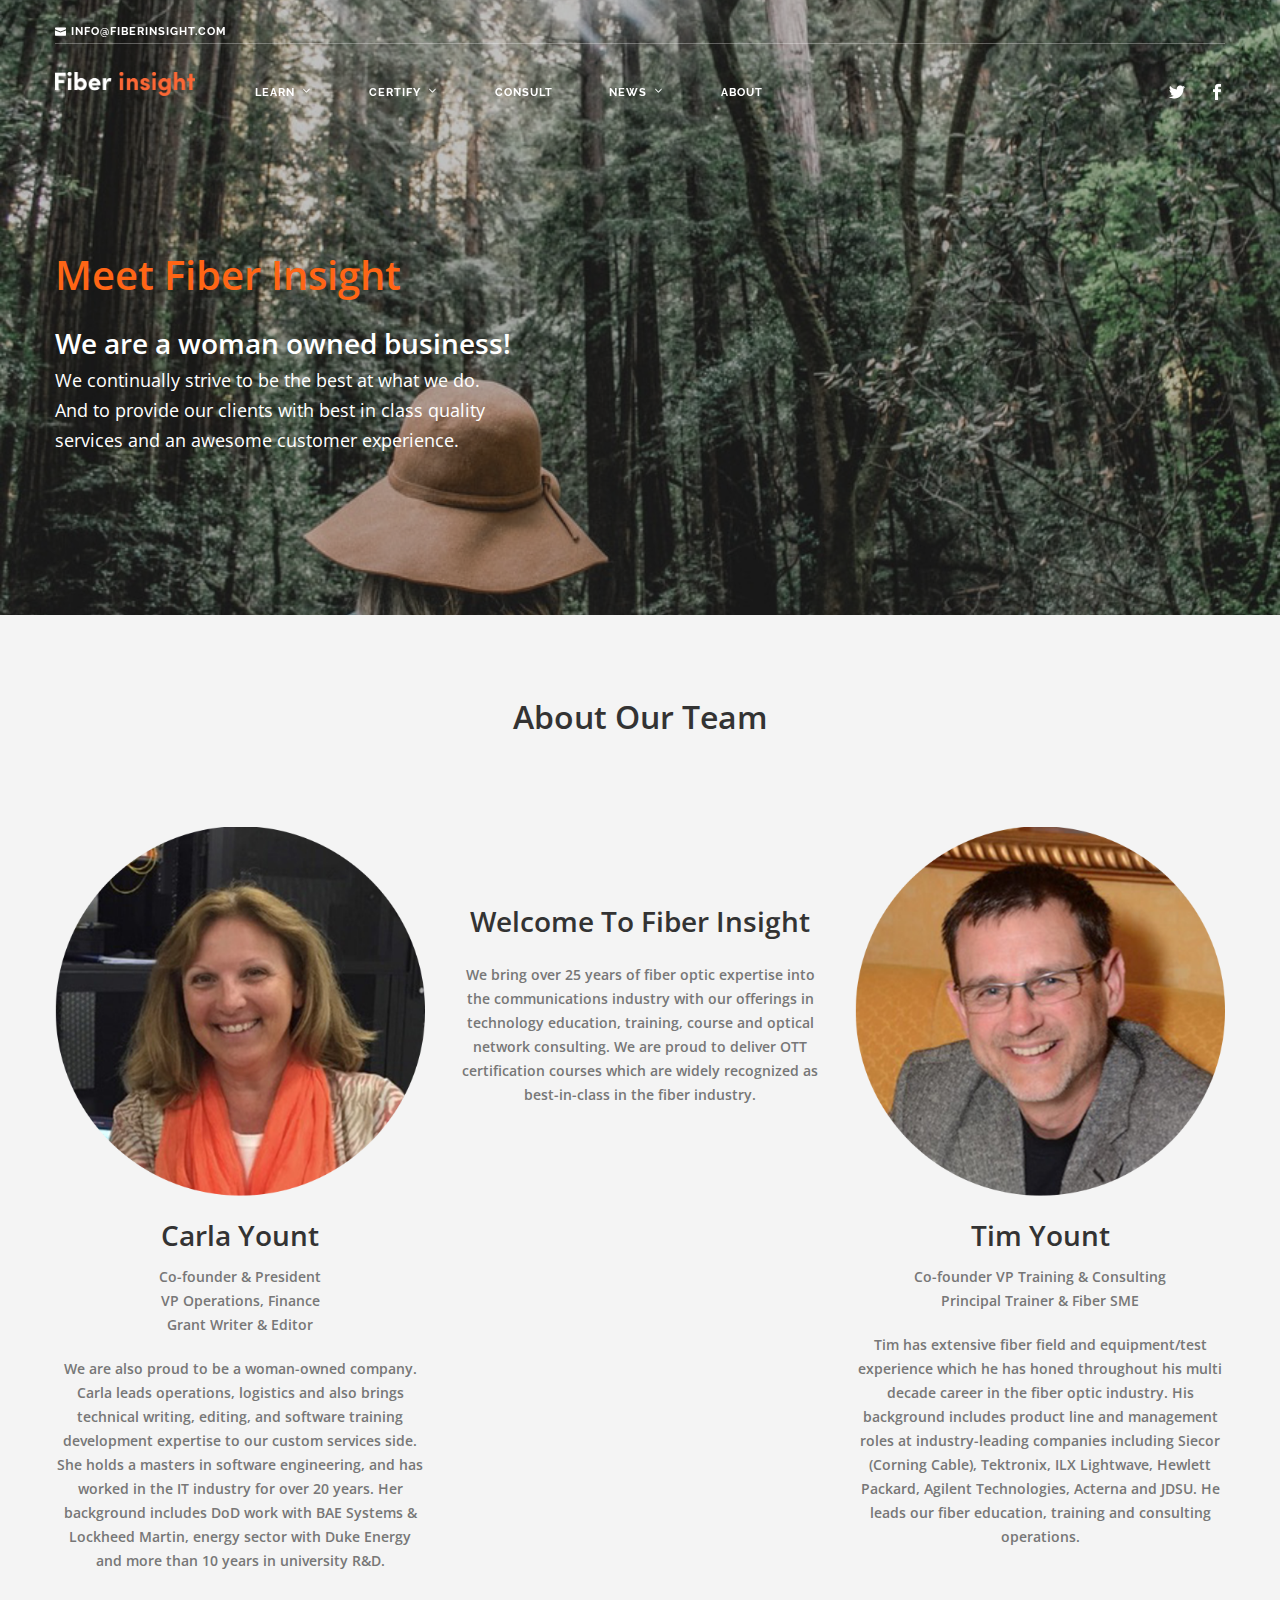
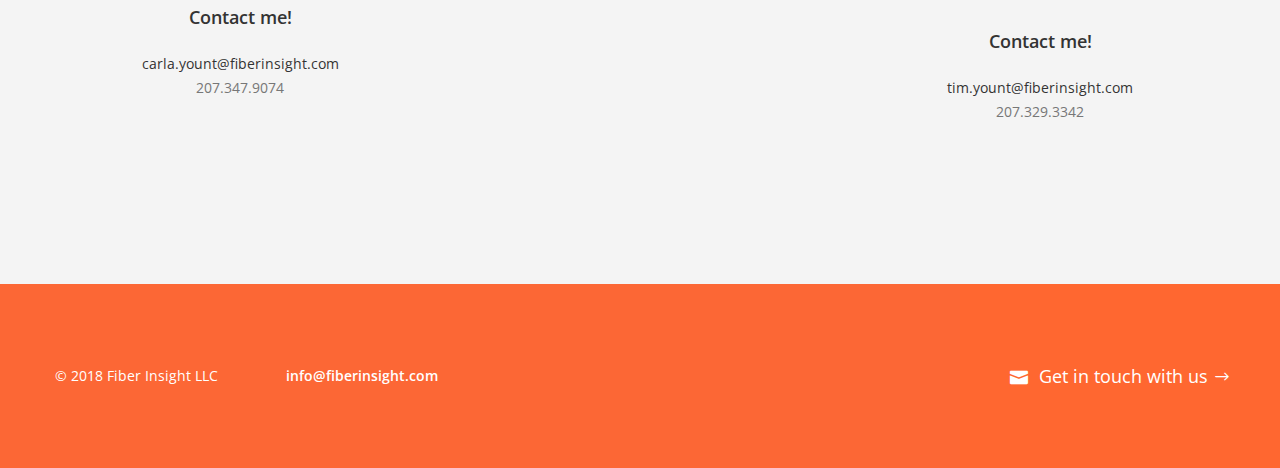
==== commit c0dfcea5: "removed store from nav." ====
--- a/about-2.html
+++ b/about-2.html
@@ -78,8 +78,6 @@
 										
 									</ul>
 								</li>
-                        <li><a href="#">Store</a>
-								</li>
                             <li><a href="about-2.html">About</a>
 								</li>
                             
@@ -120,9 +118,9 @@
 				<div class="container">
 					<div class="row">
 						<div class="col-sm-12">
-							<h1 class="text-white applemusicstyleboldtext" style="color: #FF6515">Meet Fiber Insight</h1>
-                            <h2 class="text-white applemusicstyleboldtext">We are a woman owned business!</h2>
-							<p class="text-white lead applemusicstyleboldtext">We continually strive to be the best at what we do. <br>And to provide our clients with best in class quality <br> services and an awesome customer experience.</p>
+							<h1 class="text-white boldtext" style="color: #FF6515">Meet Fiber Insight</h1>
+                            <h2 class="text-white boldtext">We are a woman owned business!</h2>
+							<p class="text-white lead boldtext">We continually strive to be the best at what we do. <br>And to provide our clients with best in class quality <br> services and an awesome customer experience.</p>
 						</div>
 					</div><!--end of row-->
 				</div><!--end of container-->
@@ -134,7 +132,7 @@
 				<div class="container">
 					<div class="row">
 						<div class="col-md-8 col-md-offset-2 text-center">
-							<h1 class="applemusicstyleboldtext">About Our Team</h1>
+							<h1 class="boldtext">About Our Team</h1>
 						</div>
 					</div><!--end of row-->
 					
@@ -143,13 +141,13 @@
                             <center>
 							<div class="team-1-member">
 								<img alt="Team Member" src="img/carlapic.png">
-								<h2 class="applemusicstyleboldtext">Carla Yount</h2>
-                                <p class="applemusicstyleboldtext">Co-founder & President <br> VP Operations, Finance <br> Grant Writer & Editor </p>
-								<p class="space-top-small applemusicstyleboldtext">
+								<h2 class="boldtext">Carla Yount</h2>
+                                <p class="boldtext">Co-founder & President <br> VP Operations, Finance <br> Grant Writer & Editor </p>
+								<p class="space-top-small boldtext">
 									We are also proud to be a woman-owned company. Carla leads operations, logistics and also brings technical writing, editing, and software training development expertise to our custom services side. She holds a masters in software engineering, and has worked in the IT industry for over 20 years. Her background includes DoD work with BAE Systems & Lockheed Martin, energy sector with Duke Energy and more than 10 years in university R&D.
 								</p>
                                 <br>
-                                <h4 class="applemusicstyleboldtext">Contact me!</h4>
+                                <h4 class="boldtext">Contact me!</h4>
                                 <br>
                                 <p><a href="mailto:carla.yount@fiberinsight.com">carla.yount@fiberinsight.com</a><br>207.347.9074</p>
 							</div><!--end of team member--></center>
@@ -161,8 +159,8 @@
                                 <br>
                                 <br>
                                 <br>
-								<h2 class="applemusicstyleboldtext">Welcome To Fiber Insight</h2>
-								<p class="space-top-small applemusicstyleboldtext">
+								<h2 class="boldtext">Welcome To Fiber Insight</h2>
+								<p class="space-top-small boldtext">
 									We bring over 25 years of fiber optic expertise into the communications industry with our offerings in technology education, training, course and optical network consulting. We are proud to deliver OTT certification courses which are widely recognized as best-in-class in the fiber industry. 
 								</p>
 							</div><!--end of team member--></center>
@@ -172,15 +170,15 @@
 						<center><div class="col-sm-4">
 							<div class="team-1-member">
 								<img alt="Team Member" src="img/timpic.png">
-								<h2 class="applemusicstyleboldtext">Tim Yount</h2>
-                                <p class="applemusicstyleboldtext">Co-founder
+								<h2 class="boldtext">Tim Yount</h2>
+                                <p class="boldtext">Co-founder
 VP Training & Consulting <br> Principal Trainer & Fiber SME</p>
-								<p class="space-top-small applemusicstyleboldtext">
+								<p class="space-top-small boldtext">
 									Tim has extensive fiber field and equipment/test experience which he has honed throughout his multi decade career in the fiber optic industry. His background includes product line and management roles at industry-leading companies including Siecor (Corning Cable), Tektronix, ILX Lightwave, Hewlett Packard, Agilent Technologies, Acterna and JDSU. He leads our fiber education, training and consulting operations.</p>
                                 <br>
                                 <br>
                                 <br>
-                                <h4 class="applemusicstyleboldtext">Contact me!</h4>
+                                <h4 class="boldtext">Contact me!</h4>
                                 <br>
                                 <p><a href="mailto:tim.yount@fiberinsight.com">tim.yount@fiberinsight.com</a><br>207.329.3342</p>
 							</div><!--end of team member-->
--- a/css/custom.css
+++ b/css/custom.css
@@ -22,7 +22,7 @@
     text-shadow: 2px 2px #FF6515
 }
 
-.applemusicstyleboldtext {
+.boldtext {
     text-emphasis: bold;
     font-family: 'San Francisco',  Fallback, 'Open Sans';
     font-weight: 600;
@@ -39,3 +39,13 @@
     height: 20%;
 }
 
+.card {
+    max-width: 50%;
+    box-shadow: .25s;
+    background-color: white;
+    position: relative;
+    margin: 0;
+    transition: box-shadow .25s;
+    border-radius: 2px;
+}
+
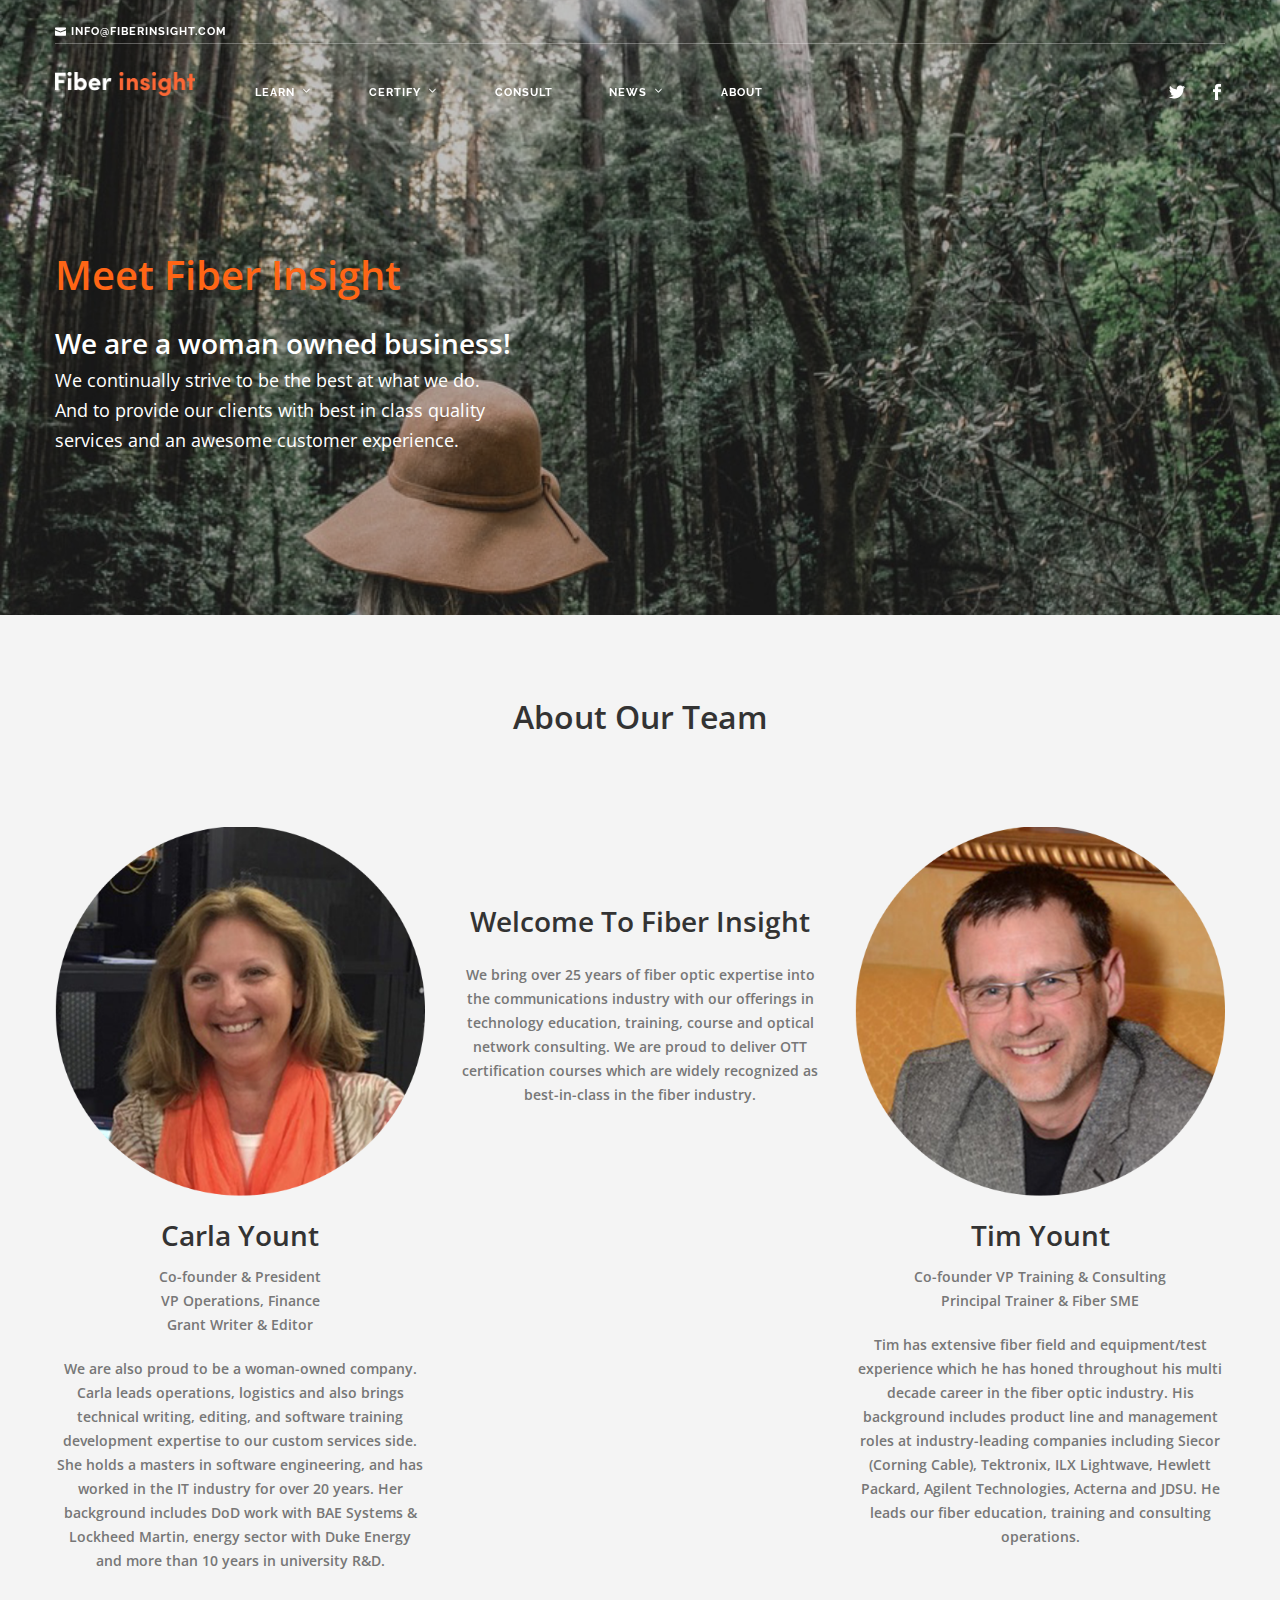
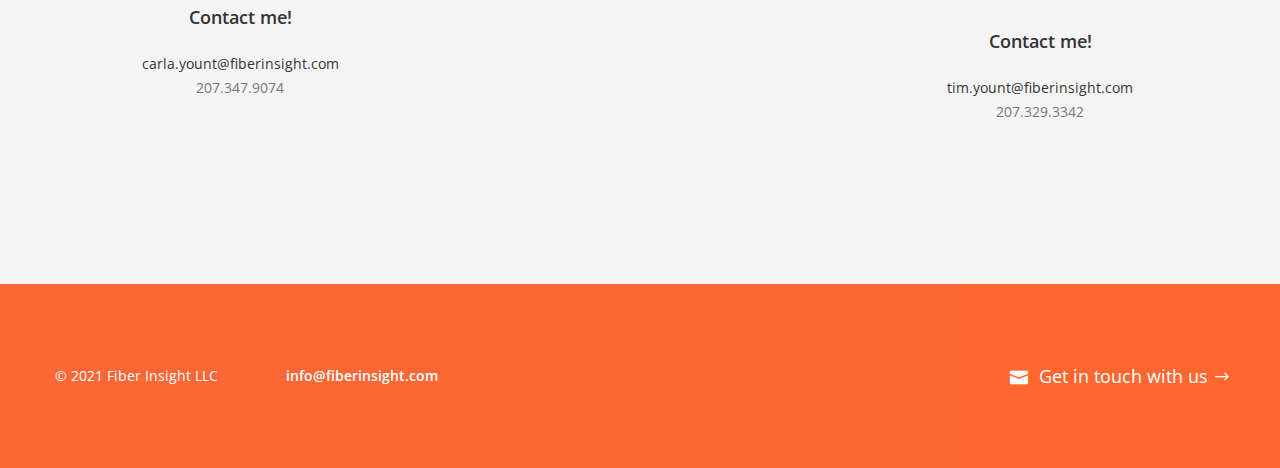
==== commit d27363c0: "updated copyright year." ====
--- a/about-2.html
+++ b/about-2.html
@@ -200,7 +200,7 @@
 				<div class="container">
 					<div class="row">
 						<div class="col-sm-12">
-							<span class="text-white">© 2018 Fiber Insight LLC</span>
+							<span class="text-white">© 2021 Fiber Insight LLC</span>
 							<span class="text-white"><a href="mailto:info@fiberinsight.com">info@fiberinsight.com</a></span>
 							
 						</div>
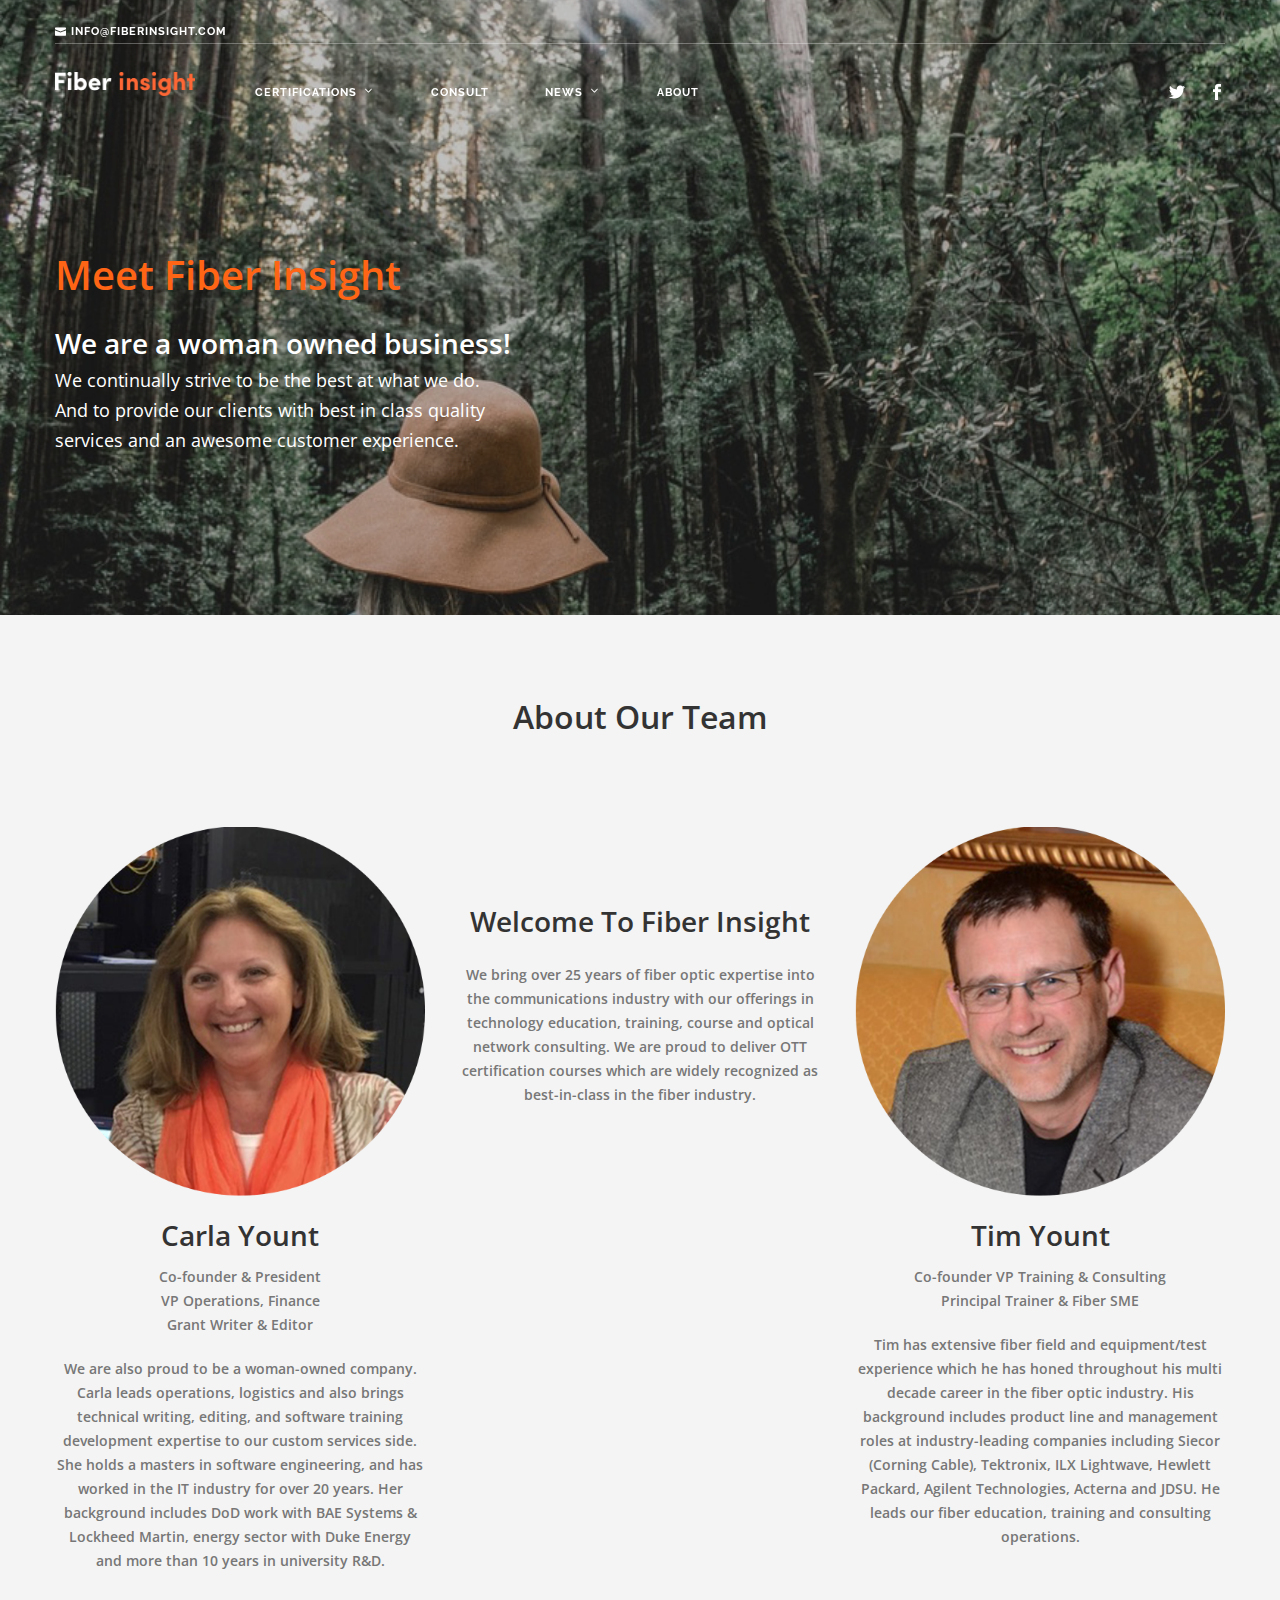
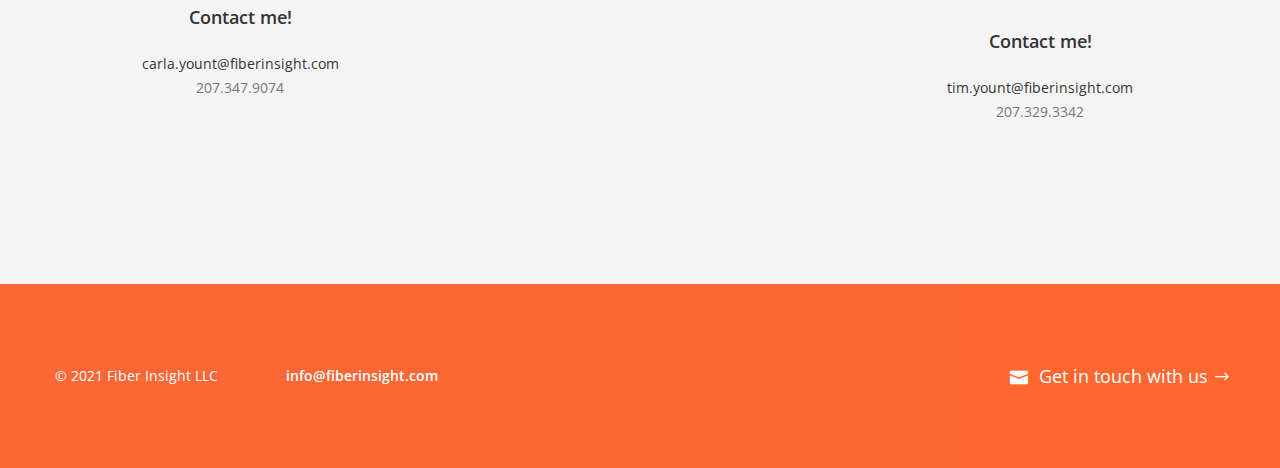
==== commit a8f20031: "updating the top navigation items to combine learn and certify" ====
--- a/about-2.html
+++ b/about-2.html
@@ -53,22 +53,13 @@
 					
 						<div class="col-sm-9 col-md-10 columns">
 							<ul class="menu">
-                                <li></li>
-								<li class="has-dropdown"><a href="learn.html">Learn</a>
+								<li class="has-dropdown"><a href="learn.html">Certifications</a>
 									<ul class="subnav">
                                         <li><a href="customizedtraining.html">Customized Training</a></li>
 										<li><a href="cona.html">CONA</a></li>
 										<li><a href="cfce.html">CFCE</a></li>
 									</ul>
 								</li>
-								
-								<li class="has-dropdown"><a href="certify.html">Certify</a>
-									<ul class="subnav">
-										<li><a href="cona.html">CONA</a></li>
-										<li><a href="cfce.html">CFCE</a></li>
-                                        
-									</ul>
-                                    </li>
                                 <li><a href="consult.html">Consult</a>
 								</li>
                             <li class="has-dropdown"><a href="https://medium.com/fiber-insight-news">News</a>
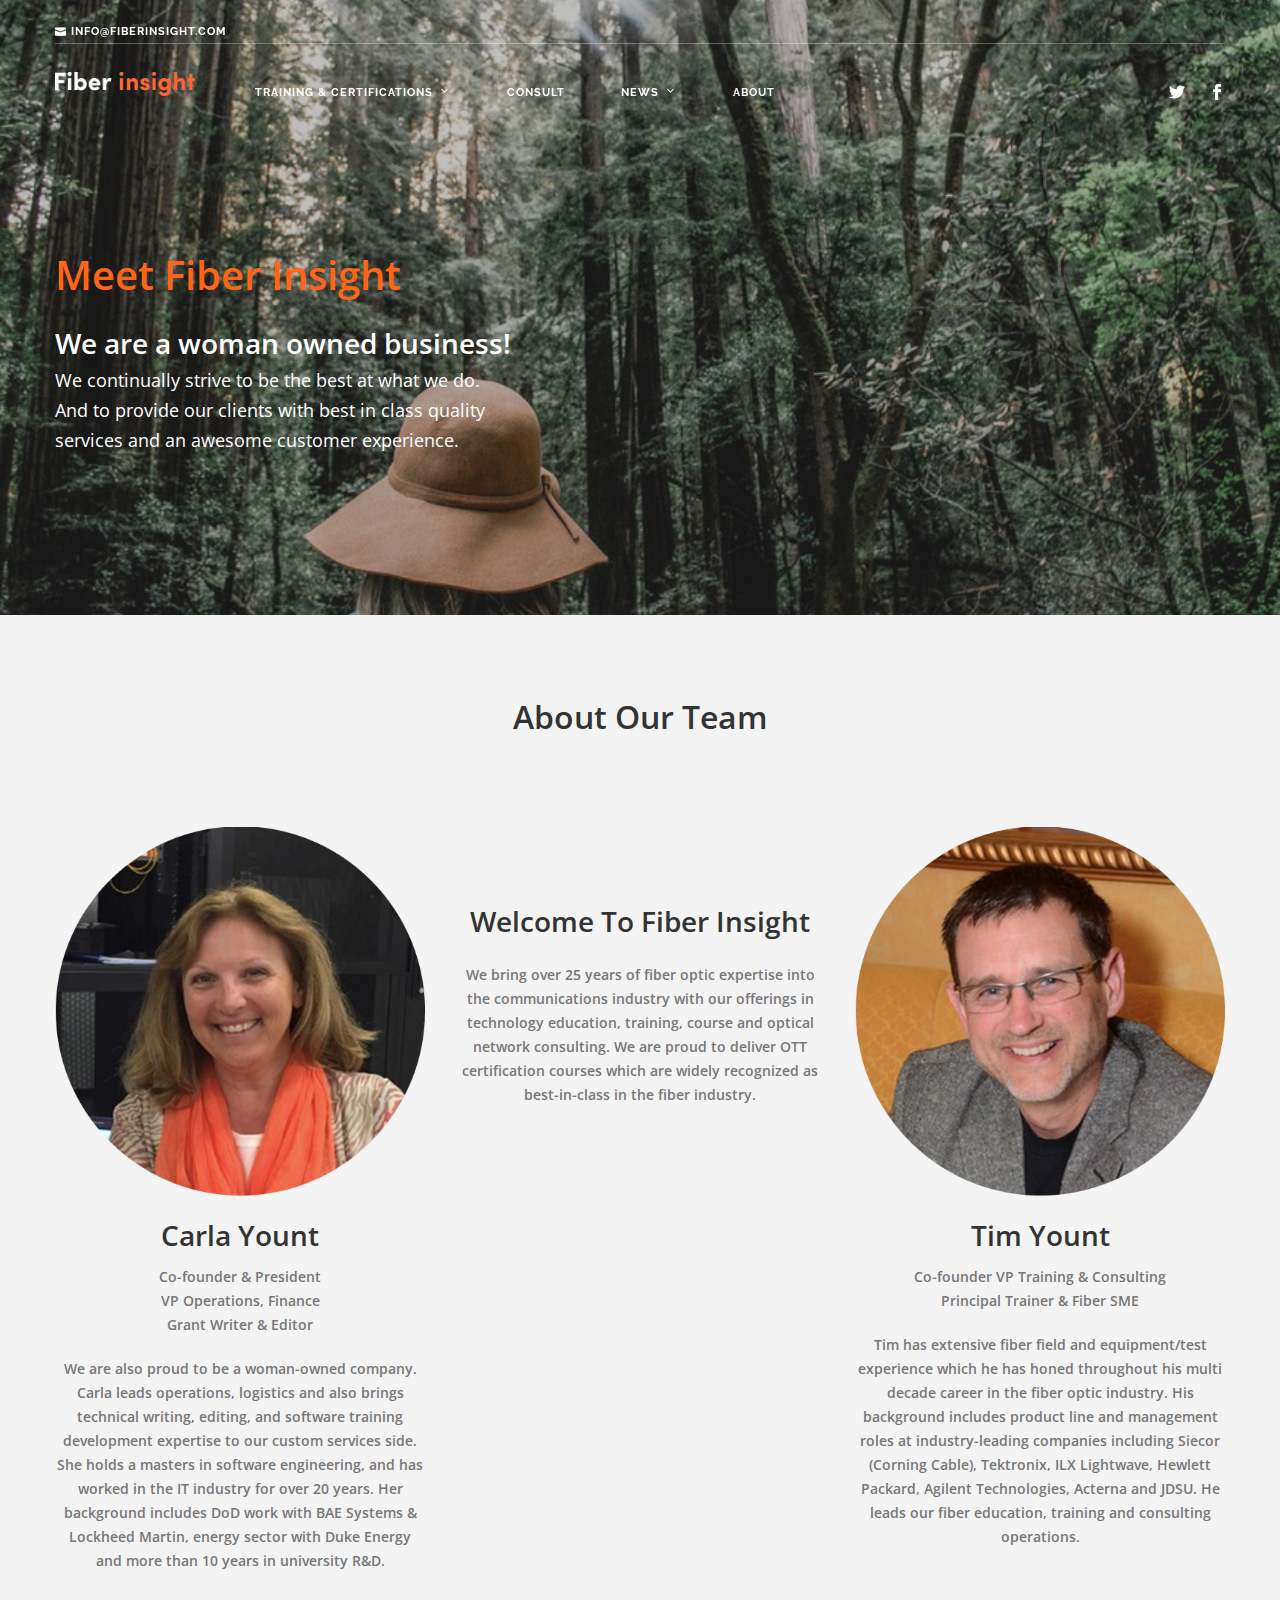
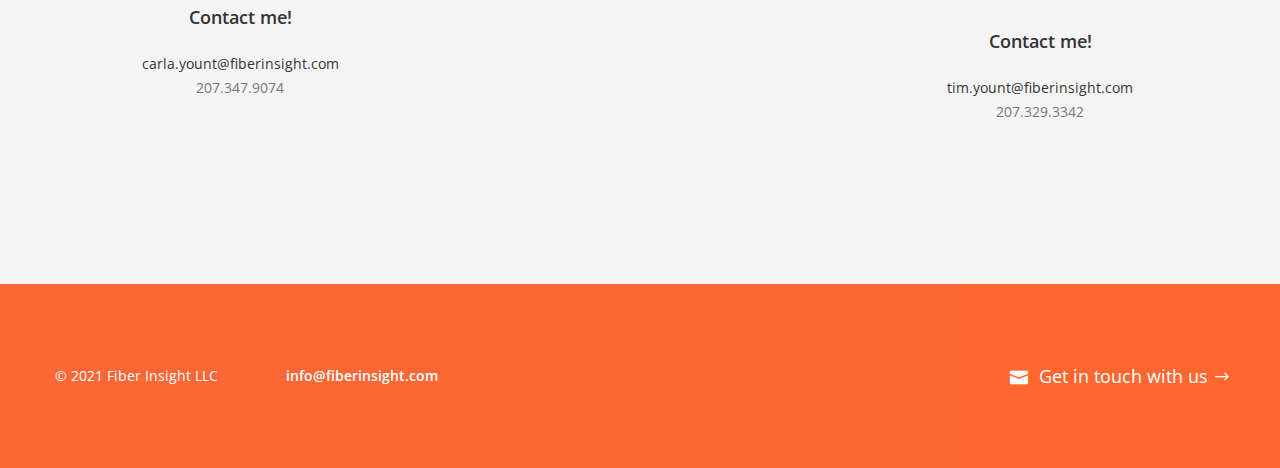
==== commit eec2be13: "renamed certifications tab to "Training and Certifications" replaced all occurrences" ====
--- a/about-2.html
+++ b/about-2.html
@@ -53,7 +53,7 @@
 					
 						<div class="col-sm-9 col-md-10 columns">
 							<ul class="menu">
-								<li class="has-dropdown"><a href="learn.html">Certifications</a>
+								<li class="has-dropdown"><a href="https://pcatt.org/telecommunications/">Training & Certifications</a>
 									<ul class="subnav">
                                         <li><a href="customizedtraining.html">Customized Training</a></li>
 										<li><a href="cona.html">CONA</a></li>
--- a/css/theme.css
+++ b/css/theme.css
@@ -1323,11 +1323,7 @@
 .client-row img {
   max-height: 60px;
   max-width: 140px;
-  opacity: 0.3;
-  -webkit-transition: all .3s ease;
-  -moz-transition: all .3s ease;
-  transition: all .3s ease;
-  -webkit-backface-visibility: none;
+  opacity: 1;
 }
 .client-row img:hover {
   opacity: 1;
@@ -1357,10 +1353,7 @@
 .clients-2 img {
   max-height: 60px;
   max-width: 140px;
-  -webkit-transition: all .3s ease;
-  -moz-transition: all .3s ease;
-  transition: all .3s ease;
-  opacity: 0.4;
+  opacity: 1;
 }
 .clients-2 img:hover {
   opacity: 1;
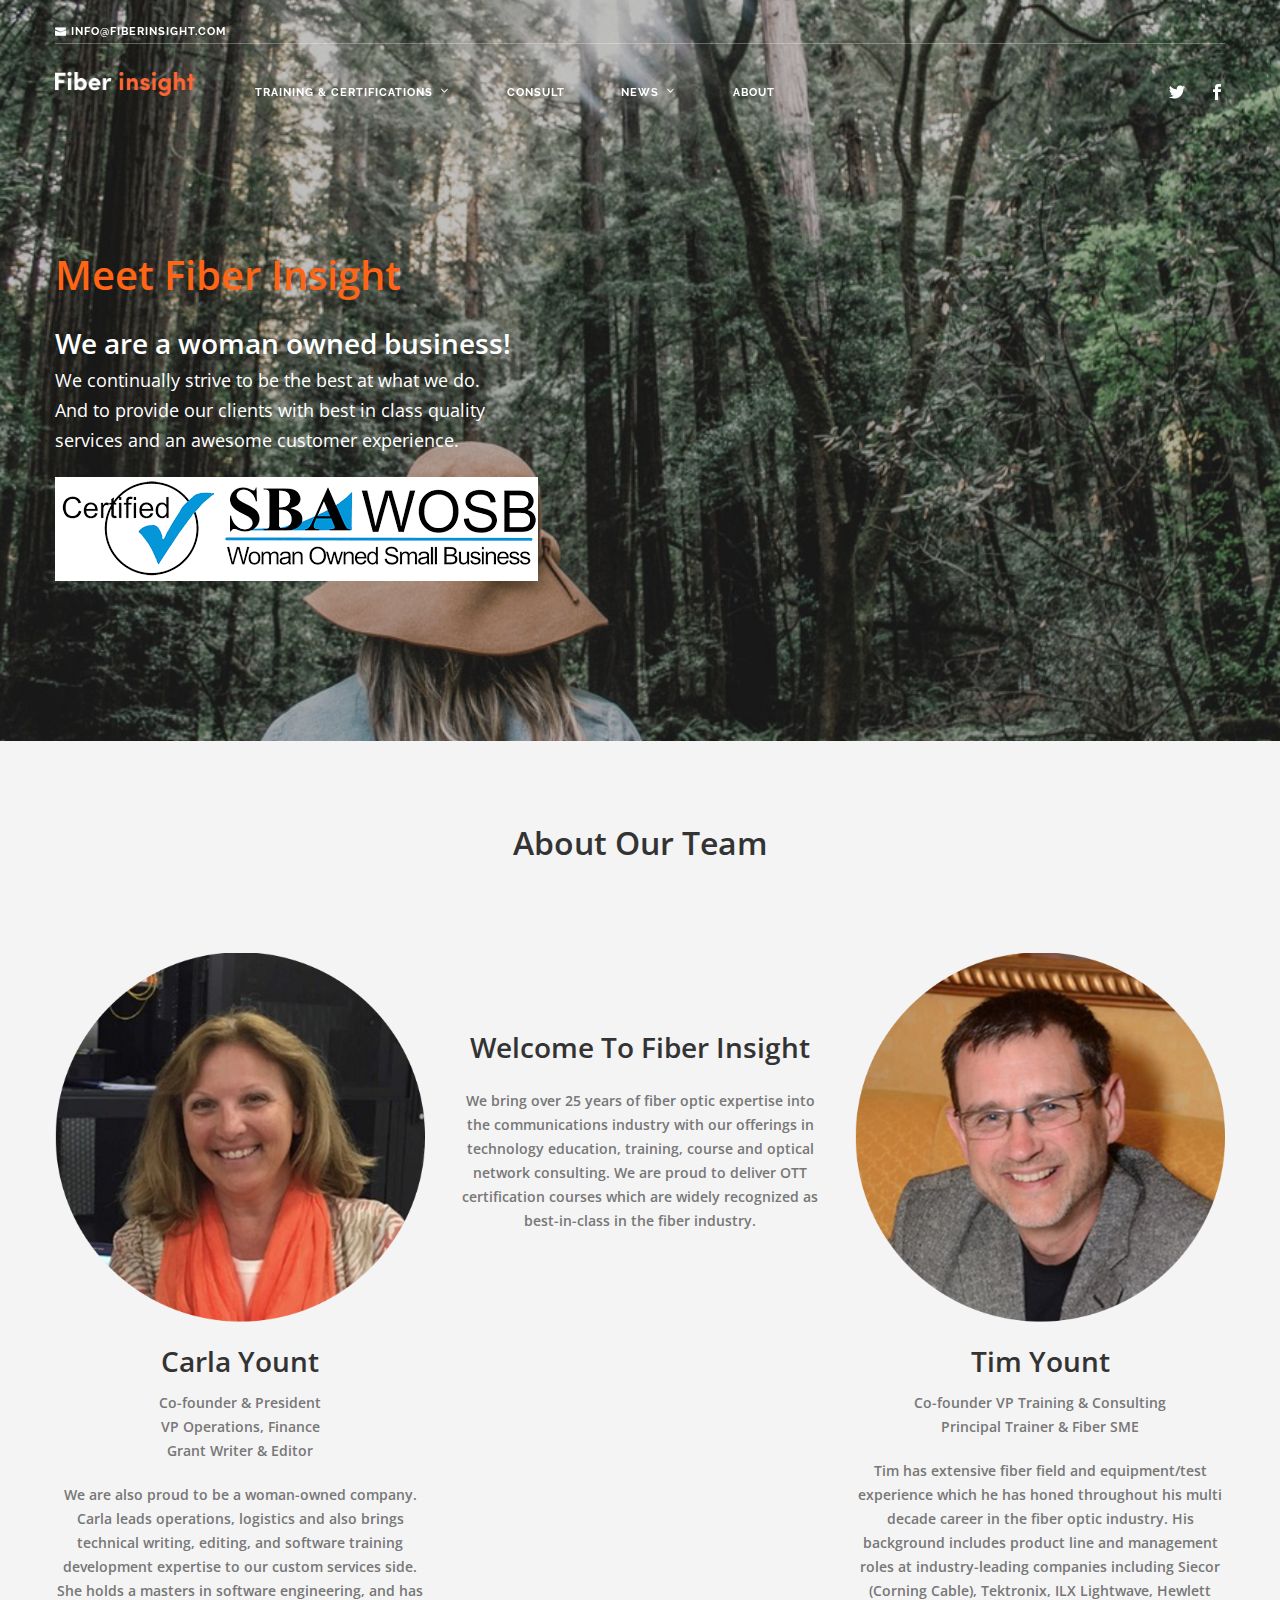
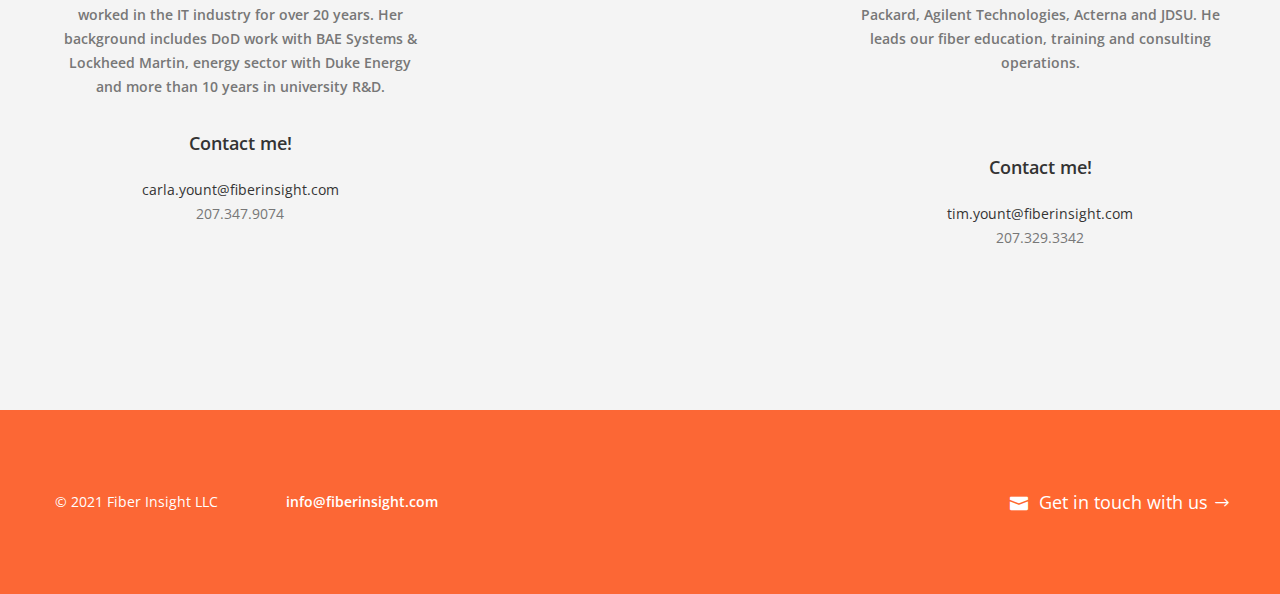
==== commit 813582b1: "changing links to CONA/CFCE resources. adding woman owned business logo to about page." ====
--- a/about-2.html
+++ b/about-2.html
@@ -112,6 +112,7 @@
 							<h1 class="text-white boldtext" style="color: #FF6515">Meet Fiber Insight</h1>
                             <h2 class="text-white boldtext">We are a woman owned business!</h2>
 							<p class="text-white lead boldtext">We continually strive to be the best at what we do. <br>And to provide our clients with best in class quality <br> services and an awesome customer experience.</p>
+							<img src="/img/Certified WOSB.png" class="floatRight">
 						</div>
 					</div><!--end of row-->
 				</div><!--end of container-->
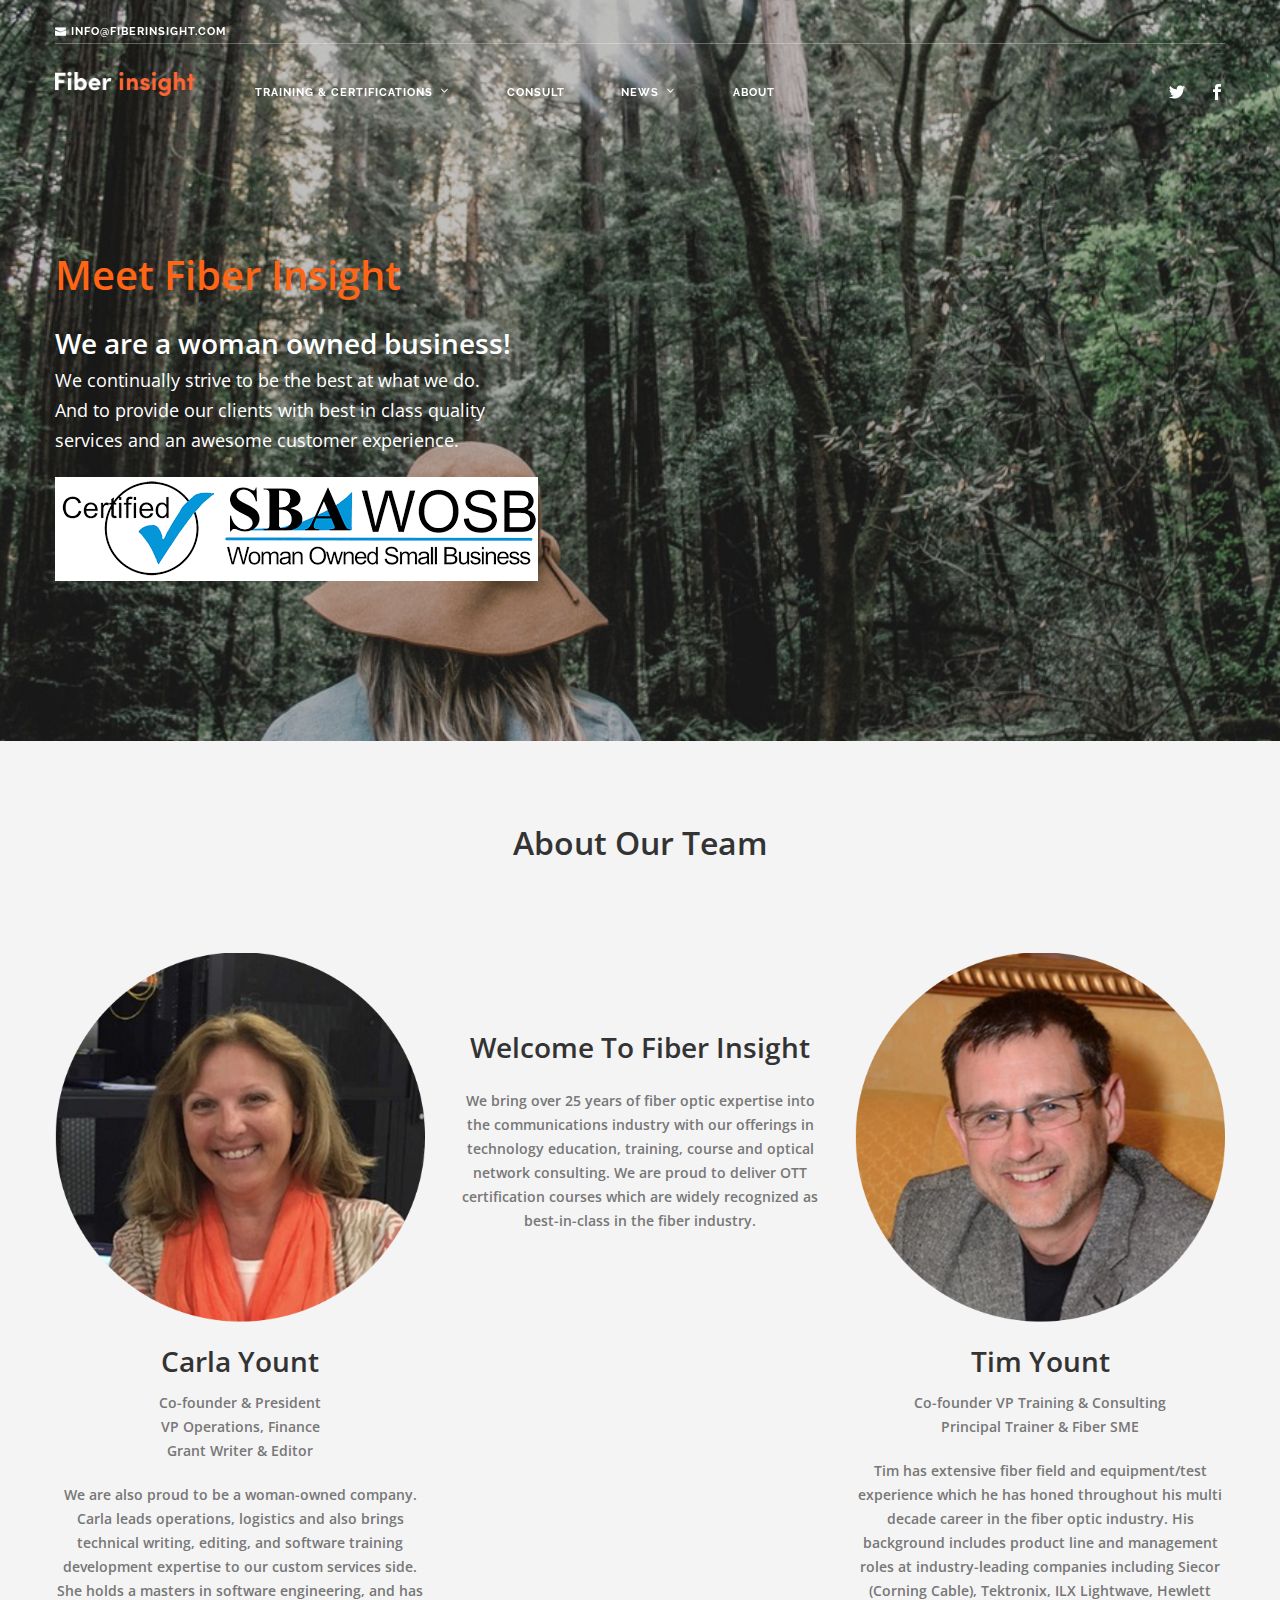
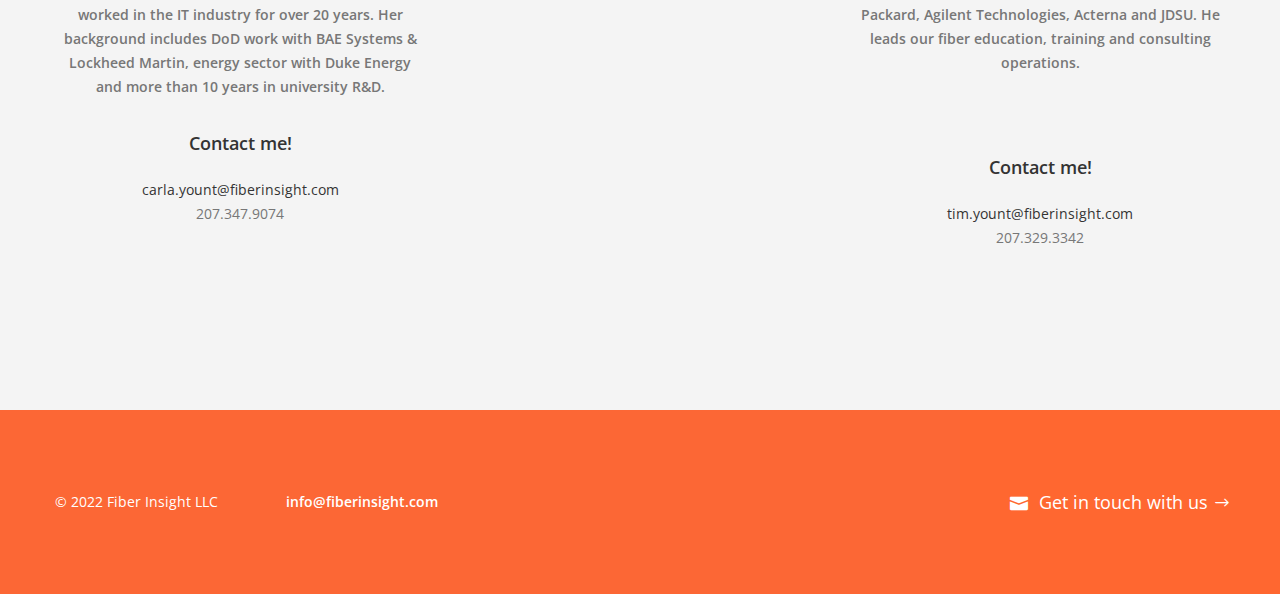
==== commit 14548187: "updating copyright updating link to certify in the top navigation bar" ====
--- a/about-2.html
+++ b/about-2.html
@@ -53,7 +53,7 @@
 					
 						<div class="col-sm-9 col-md-10 columns">
 							<ul class="menu">
-								<li class="has-dropdown"><a href="https://pcatt.org/telecommunications/">Training & Certifications</a>
+								<li class="has-dropdown"><a href="certify.html">Training & Certifications</a>
 									<ul class="subnav">
                                         <li><a href="customizedtraining.html">Customized Training</a></li>
 										<li><a href="cona.html">CONA</a></li>
@@ -192,7 +192,7 @@
 				<div class="container">
 					<div class="row">
 						<div class="col-sm-12">
-							<span class="text-white">© 2021 Fiber Insight LLC</span>
+							<span class="text-white">© 2022 Fiber Insight LLC</span>
 							<span class="text-white"><a href="mailto:info@fiberinsight.com">info@fiberinsight.com</a></span>
 							
 						</div>
